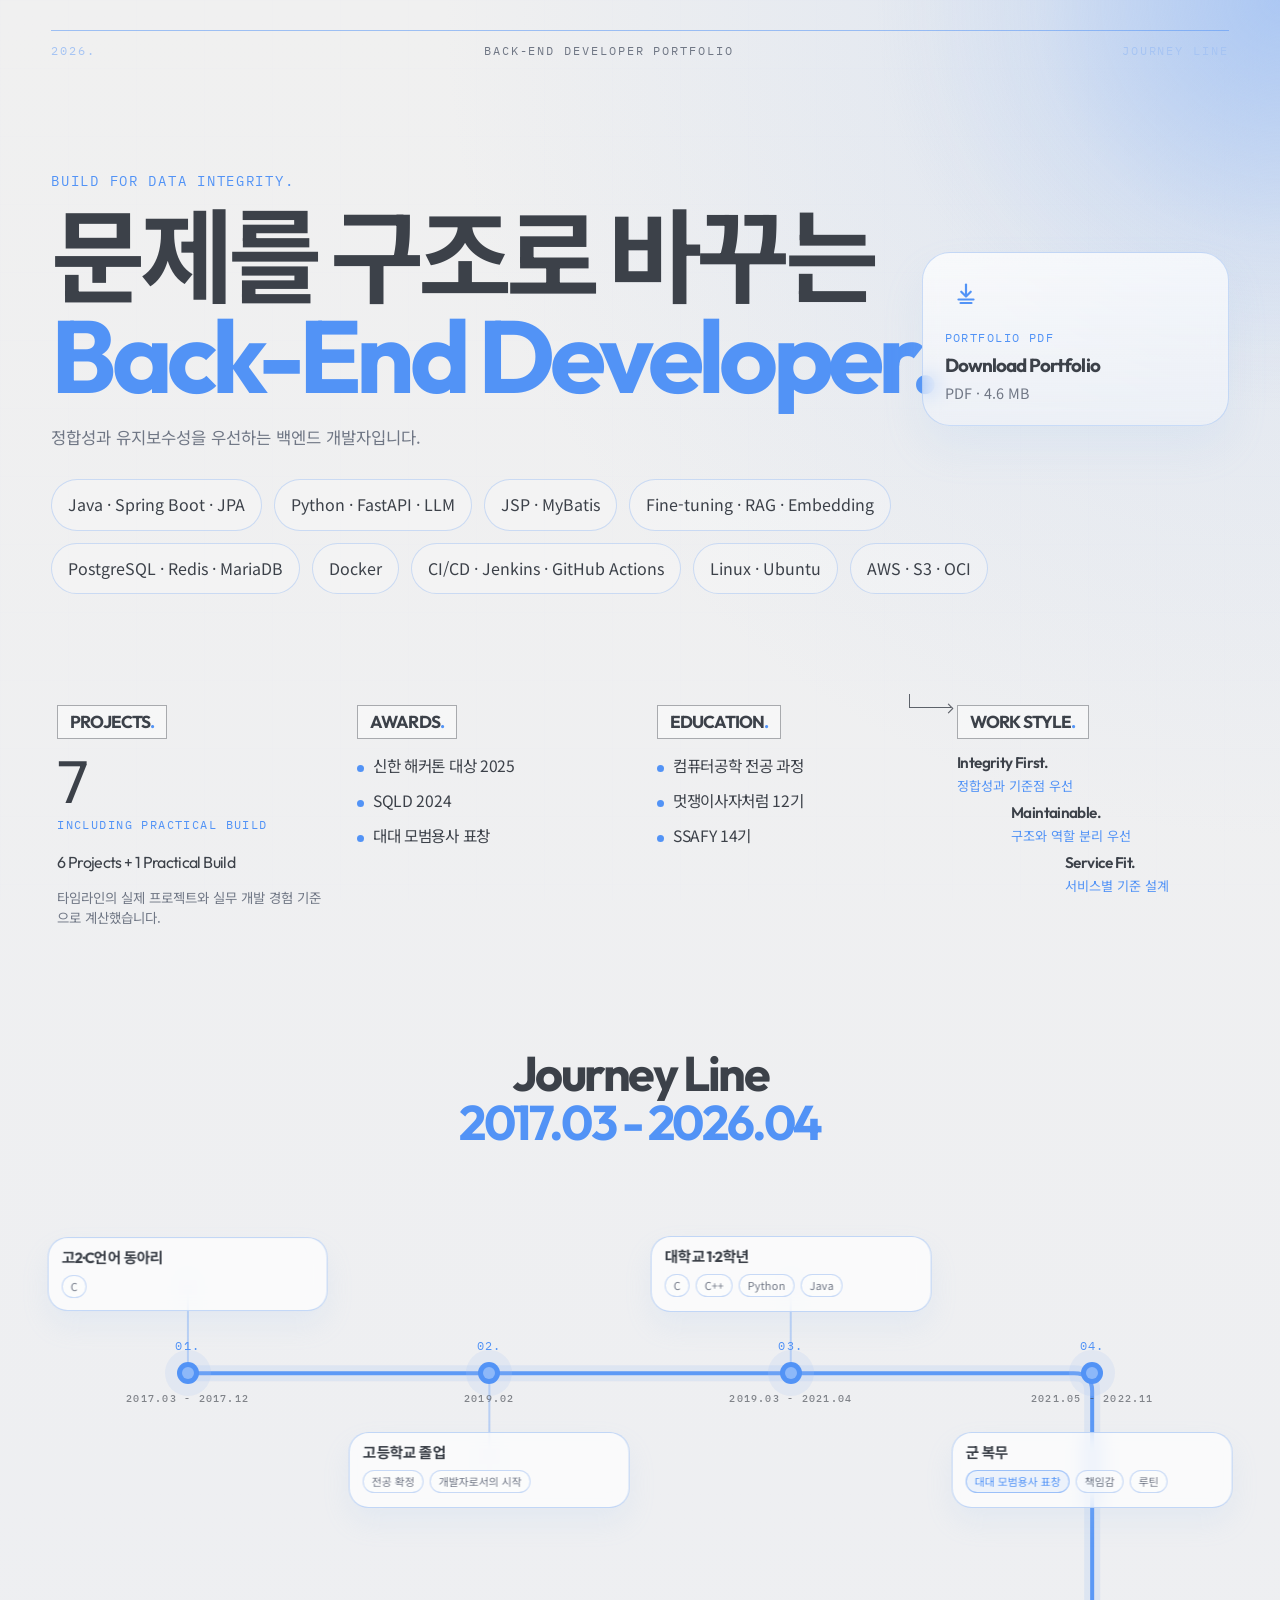
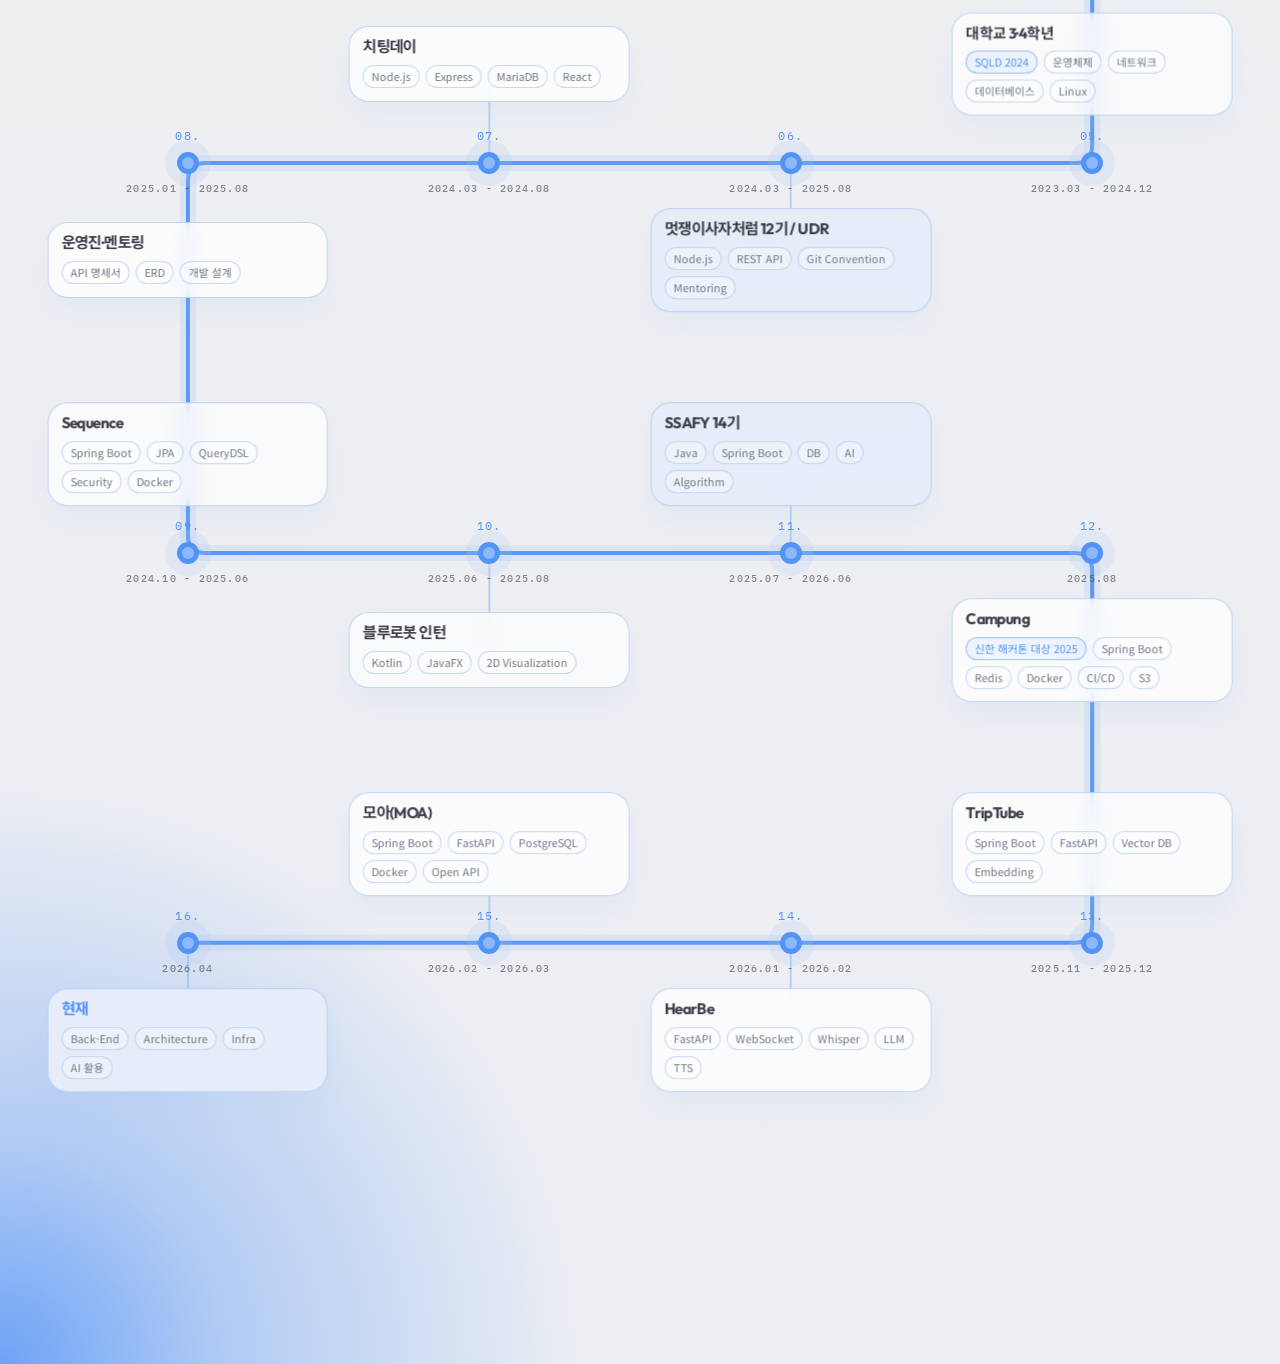
==== index.html @ d6820bda "feat: add icon to portfolio download card" ====
<!DOCTYPE html>
<html lang="ko">
<head>
  <meta charset="UTF-8">
  <meta name="viewport" content="width=device-width, initial-scale=1.0">
  <title>김재환 포트폴리오 | Journey Line</title>
  <meta
    name="description"
    content="정합성과 구조 설계를 우선하는 백엔드 개발자의 학습, 프로젝트, 실무 경험을 시간순으로 정리한 포트폴리오."
  >
  <link
    rel="icon"
    href="data:image/svg+xml,%3Csvg xmlns='http://www.w3.org/2000/svg' viewBox='0 0 64 64'%3E%3Crect width='64' height='64' rx='18' fill='%23f0f0f0'/%3E%3Ccircle cx='14' cy='50' r='18' fill='%235293f6'/%3E%3Ccircle cx='52' cy='12' r='16' fill='%23a6c4f3'/%3E%3Cpath d='M32 10v44' stroke='%235293f6' stroke-width='3' stroke-linecap='round'/%3E%3Ccircle cx='32' cy='28' r='6' fill='%235293f6'/%3E%3C/svg%3E"
  >
  <link rel="preconnect" href="https://fonts.googleapis.com">
  <link rel="preconnect" href="https://fonts.gstatic.com" crossorigin>
  <link
    href="https://fonts.googleapis.com/css2?family=IBM+Plex+Mono:wght@400;500;600&family=Noto+Sans+KR:wght@400;500;700;800&family=Outfit:wght@500;600;700;800&display=swap"
    rel="stylesheet"
  >
  <link rel="stylesheet" href="styles/timeline.css">
  <script defer src="scripts/timeline.js"></script>
</head>
<body>
  <main class="portfolio-shell">
    <section class="hero" id="top" aria-labelledby="hero-title">
      <div class="hero__topline">
        <span>2026.</span>
        <span>Back-End Developer Portfolio</span>
        <a href="#timeline">Journey Line</a>
      </div>

      <div class="hero__body">
        <p class="hero__eyebrow">Build for Data Integrity.</p>
        <h1 class="hero__title" id="hero-title">
          <span class="hero__title-line" data-hero-fit>문제를 구조로 바꾸는</span>
          <span class="hero__title-line hero__title-line--accent" data-hero-fit>Back-End Developer.</span>
        </h1>
        <p class="hero__lede">
          정합성과 유지보수성을 우선하는 백엔드 개발자입니다.
        </p>
        <div class="hero__chips" aria-label="핵심 키워드">
          <span>Java · Spring Boot · JPA</span>
          <span>Python · FastAPI · LLM</span>
          <span>JSP · MyBatis</span>
          <span>Fine-tuning · RAG · Embedding</span>
          <span>PostgreSQL · Redis · MariaDB</span>
          <span>Docker</span>
          <span>CI/CD · Jenkins · GitHub Actions</span>
          <span>Linux · Ubuntu</span>
          <span>AWS · S3 · OCI</span>
        </div>
      </div>

      <aside class="hero__aside" aria-label="포트폴리오 다운로드">
        <a class="hero__download" href="data/Portfolio_5MB.pdf" download="Portfolio_5MB.pdf">
          <span class="hero__download-icon" aria-hidden="true">
            <svg viewBox="0 0 28 28" focusable="false">
              <path d="M14 4.5v11.5" />
              <path d="M9.25 11.75 14 16.5l4.75-4.75" />
              <path d="M6.5 19.5h15" />
              <path d="M8.5 23h11" />
            </svg>
          </span>
          <span class="hero__download-eyebrow">Portfolio PDF</span>
          <strong class="hero__download-title">Download Portfolio</strong>
          <span class="hero__download-copy">PDF · 4.6 MB</span>
        </a>
      </aside>

      <section class="hero__summary" id="hero-summary" aria-label="경험 요약"></section>
    </section>

    <section class="timeline" id="timeline" aria-labelledby="timeline-title">
      <div class="timeline__intro">
        <h2 class="timeline__intro-title" id="timeline-title">
          Journey Line
          <span>2017.03 - 2026.04</span>
        </h2>
      </div>

      <div class="timeline__list" id="timeline-list" role="list"></div>
    </section>
  </main>
</body>
</html>
---- styles/timeline.css ----
:root {
  --paper: #f0f0f0;
  --paper-soft: #eceef3;
  --paper-blue: #e8eef8;
  --ink: #3c4149;
  --ink-soft: #707785;
  --ink-faint: #a4aab3;
  --blue: #5293f6;
  --blue-soft: #a6c4f3;
  --blue-line: rgba(82, 147, 246, 0.72);
  --blue-faint: rgba(82, 147, 246, 0.14);
  --card-fill: rgba(255, 255, 255, 0.52);
  --card-border: rgba(166, 196, 243, 0.68);
  --hub-fill: rgba(231, 237, 248, 0.9);
  --panel-fill: rgba(160, 166, 176, 0.92);
  --shadow: 0 28px 70px rgba(166, 196, 243, 0.18);
  --radius-xl: 36px;
  --radius-lg: 28px;
  --radius-md: 20px;
  --page-pad: clamp(34px, 4vw, 72px);
  --timeline-pad: clamp(18px, 2.4vw, 38px);
  --display: "Outfit", "Noto Sans KR", sans-serif;
  --body: "Noto Sans KR", sans-serif;
  --mono: "IBM Plex Mono", monospace;
}

*,
*::before,
*::after {
  box-sizing: border-box;
}

html {
  scroll-behavior: smooth;
}

body {
  margin: 0;
  min-height: 100vh;
  color: var(--ink);
  font-family: var(--body);
  line-height: 1.6;
  background:
    radial-gradient(circle at 100% 0%, rgba(166, 196, 243, 0.48) 0%, rgba(166, 196, 243, 0.16) 11%, transparent 26%),
    radial-gradient(circle at 0% 100%, rgba(82, 147, 246, 0.82) 0%, rgba(82, 147, 246, 0.38) 7%, transparent 18%),
    linear-gradient(180deg, var(--paper) 0%, var(--paper-soft) 100%);
  overflow-x: hidden;
}

body::before {
  content: "";
  position: fixed;
  inset: 0;
  background:
    linear-gradient(rgba(166, 196, 243, 0.08) 1px, transparent 1px),
    linear-gradient(90deg, rgba(166, 196, 243, 0.08) 1px, transparent 1px);
  background-size: 68px 68px;
  opacity: 0.16;
  pointer-events: none;
}

a {
  color: inherit;
  text-decoration: none;
}

button {
  font: inherit;
}

.portfolio-shell {
  width: 100%;
}

.hero {
  position: relative;
  min-height: 100vh;
  padding: 30px var(--page-pad) 78px;
}

.hero::before {
  content: "";
  position: absolute;
  top: 0;
  right: 0;
  width: min(36vw, 620px);
  height: min(36vw, 620px);
  background: radial-gradient(circle at 100% 0%, rgba(166, 196, 243, 0.84), rgba(166, 196, 243, 0.14) 38%, transparent 62%);
  pointer-events: none;
}

.hero::after {
  display: none;
}

.hero__topline,
.hero__eyebrow,
.timeline__intro-label,
.timeline-node__order,
.timeline-node__period,
.timeline-card__eyebrow,
.branch-stop__index {
  font-family: var(--mono);
  letter-spacing: 0.12em;
  text-transform: uppercase;
}

.hero__topline {
  position: relative;
  z-index: 2;
  display: grid;
  grid-template-columns: auto 1fr auto;
  gap: 18px;
  align-items: center;
  padding-top: 10px;
  border-top: 1px solid rgba(82, 147, 246, 0.52);
}

.hero__topline span,
.hero__topline a {
  font-size: 0.78rem;
}

.hero__topline span:first-child,
.hero__topline a {
  color: var(--blue-soft);
}

.hero__topline span:nth-child(2) {
  justify-self: center;
  color: var(--ink-soft);
}

.hero__body {
  position: relative;
  z-index: 2;
  max-width: min(85vw, 1180px);
  margin-top: clamp(64px, 12vh, 116px);
}

.hero__eyebrow {
  margin: 0 0 20px;
  color: var(--blue);
  font-size: 0.9rem;
}

.hero__title {
  margin: 0;
  display: grid;
  gap: 6px;
}

.hero__title-line {
  display: block;
  width: fit-content;
  max-width: 100%;
  font-family: var(--display);
  font-size: var(--hero-title-size, clamp(4rem, 8vw, 7rem));
  line-height: 0.9;
  letter-spacing: -0.055em;
  color: var(--ink);
  white-space: nowrap;
}

.hero__title-line--accent {
  display: block;
  color: var(--blue);
}

.hero__lede {
  display: inline-block;
  max-width: none;
  margin: 22px 0 0;
  font-size: var(--hero-lede-size, clamp(1rem, 1.3vw, 1.28rem));
  color: var(--ink-soft);
  white-space: nowrap;
}

.hero__chips {
  display: flex;
  flex-wrap: wrap;
  gap: 12px;
  margin-top: 28px;
  max-width: 100%;
}

.hero__chips span {
  padding: 12px 16px;
  border-radius: 999px;
  border: 1px solid rgba(166, 196, 243, 0.54);
  background: rgba(255, 255, 255, 0.24);
  color: var(--ink);
  white-space: nowrap;
  font-size: clamp(0.9rem, 0.88rem + 0.2vw, 1rem);
}

.hero__aside {
  position: absolute;
  top: clamp(212px, 28vh, 312px);
  right: var(--page-pad);
  z-index: 2;
  width: min(24vw, 320px);
  min-width: 248px;
}

.hero__download {
  display: grid;
  gap: 8px;
  padding: 20px 22px 22px;
  border-radius: 28px;
  border: 1px solid rgba(166, 196, 243, 0.58);
  background:
    linear-gradient(180deg, rgba(255, 255, 255, 0.58), rgba(231, 237, 248, 0.28)),
    rgba(255, 255, 255, 0.32);
  box-shadow: 0 22px 40px rgba(166, 196, 243, 0.14);
  backdrop-filter: blur(10px);
  transition: transform 180ms ease, border-color 180ms ease, box-shadow 180ms ease;
}

.hero__download-icon {
  display: inline-grid;
  place-items: center;
  width: 42px;
  height: 42px;
  margin-bottom: 6px;
  color: var(--blue);
}

.hero__download-icon svg {
  width: 28px;
  height: 28px;
  fill: none;
  stroke: currentColor;
  stroke-width: 2.2;
  stroke-linecap: round;
  stroke-linejoin: round;
}

.hero__download:hover,
.hero__download:focus-visible {
  transform: translateY(-2px);
  border-color: rgba(82, 147, 246, 0.62);
  box-shadow: 0 28px 46px rgba(166, 196, 243, 0.18);
}

.hero__download-eyebrow {
  color: var(--blue);
  font-family: var(--mono);
  font-size: 0.74rem;
  letter-spacing: 0.12em;
  text-transform: uppercase;
}

.hero__download-title {
  font-family: var(--display);
  font-size: clamp(1.18rem, 1.45vw, 1.42rem);
  line-height: 1.02;
  letter-spacing: -0.05em;
}

.hero__download-copy {
  color: var(--ink-soft);
  font-size: 0.9rem;
  line-height: 1.4;
}

.hero__summary {
  position: relative;
  z-index: 2;
  margin-top: clamp(64px, 11vh, 128px);
}

.hero-summary__grid {
  display: grid;
  grid-template-columns: repeat(4, minmax(0, 1fr));
  gap: clamp(16px, 1.7vw, 22px);
  align-items: stretch;
}

.hero-summary__panel {
  display: grid;
  align-content: start;
  gap: 16px;
  padding: 12px 6px 14px;
}

.hero-summary__panel--work {
  container-type: inline-size;
}

.hero-summary__label {
  display: inline-flex;
  align-items: center;
  width: fit-content;
  margin: 0;
  padding: 7px 12px 8px;
  border: 1px solid rgba(60, 65, 73, 0.42);
  background: rgba(255, 255, 255, 0.46);
  font-family: var(--display);
  font-size: clamp(1.08rem, 1.34vw, 1.38rem);
  font-weight: 700;
  line-height: 1;
  letter-spacing: -0.05em;
}

.hero-summary__label span {
  color: var(--blue);
}

.hero-summary__metric-block {
  display: grid;
  gap: 8px;
}

.hero-summary__metric {
  margin: 0;
  font-family: var(--display);
  font-size: clamp(3.2rem, 4.7vw, 4.5rem);
  line-height: 0.88;
  letter-spacing: -0.08em;
}

.hero-summary__metric-copy {
  margin: 0;
  color: var(--blue);
  font-family: var(--mono);
  font-size: 0.74rem;
  letter-spacing: 0.12em;
  text-transform: uppercase;
}

.hero-summary__support {
  margin: 2px 0 0;
  font-family: var(--display);
  font-size: clamp(1rem, 1.16vw, 1.14rem);
  line-height: 1.18;
  letter-spacing: -0.04em;
}

.hero-summary__note {
  margin: 0;
  color: var(--ink-soft);
  font-size: 0.84rem;
  line-height: 1.45;
}

.hero-summary__list {
  margin: 0;
  padding: 0;
  list-style: none;
  display: grid;
  gap: 12px;
}

.hero-summary__list li {
  position: relative;
  padding-left: 16px;
  font-size: 0.98rem;
  line-height: 1.45;
  letter-spacing: -0.02em;
}

.hero-summary__list li::before {
  content: "";
  position: absolute;
  top: 0.62em;
  left: 0;
  width: 7px;
  height: 7px;
  border-radius: 50%;
  background: var(--blue);
}

.hero-summary__flow {
  display: grid;
  gap: 10px;
  width: min(100%, 30rem);
  justify-self: start;
  --work-indent-step: clamp(28px, 4.8vw, 54px);
  --work-link-offset: 12px;
}

.hero-summary__flow-card {
  width: fit-content;
  max-width: 100%;
  display: grid;
  justify-items: start;
  gap: 6px;
  padding: 0;
  text-align: left;
}

.hero-summary__flow-card:nth-of-type(2) {
  margin-inline-start: var(--work-indent-step);
}

.hero-summary__flow-card:nth-of-type(3) {
  margin-inline-start: calc(var(--work-indent-step) * 2);
}

.hero-summary__flow-card--linked::before {
  content: "";
  position: absolute;
  left: calc((var(--work-indent-step) * -1) + var(--work-link-offset));
  top: 0.08em;
  width: calc(var(--work-indent-step) - var(--work-link-offset));
  height: 0.88em;
  border-left: 1px solid rgba(60, 65, 73, 0.56);
  border-bottom: 1px solid rgba(60, 65, 73, 0.56);
}

.hero-summary__flow-card--linked::after {
  content: "";
  position: absolute;
  left: -6px;
  top: calc(0.88em - 0.15em);
  width: 7px;
  height: 7px;
  border-top: 1px solid rgba(60, 65, 73, 0.56);
  border-right: 1px solid rgba(60, 65, 73, 0.56);
  transform: rotate(45deg);
}

.hero-summary__flow-title {
  font-family: var(--display);
  font-size: 0.96rem;
  line-height: 1;
  letter-spacing: -0.04em;
  font-weight: 600;
}

.hero-summary__flow-copy {
  color: var(--blue);
  font-size: 0.82rem;
  line-height: 1.42;
}

.timeline {
  position: relative;
  padding: 30px var(--timeline-pad) 140px;
}

.timeline__intro {
  max-width: 860px;
  margin: 0 auto 56px;
  text-align: center;
}

.timeline__intro-label {
  margin: 0 0 16px;
  color: var(--blue);
  font-size: 0.86rem;
}

.timeline__intro-title {
  margin: 0;
  font-family: var(--display);
  font-size: clamp(2.2rem, 3.8vw, 3.8rem);
  line-height: 1;
  letter-spacing: -0.05em;
}

.timeline__intro-title span {
  display: block;
  color: var(--blue);
}

.timeline__intro-body {
  max-width: 30ch;
  margin: 14px auto 0;
  color: var(--ink-soft);
  font-size: 0.98rem;
}

.timeline__list {
  position: relative;
  width: 100%;
  --edge-buffer: clamp(14px, 1.3vw, 22px);
  --row-gap: clamp(50px, 5.2vw, 66px);
  --card-track-height: clamp(112px, 10vw, 128px);
  --node-track-height: 68px;
  --card-stem-length: clamp(28px, 2.4vw, 36px);
  --stop-gap: 22px;
  --stop-width: 214px;
  --row-columns: 4;
  --timeline-content-width: 1200px;
  --hover-grow: clamp(56px, 4.2vw, 96px);
  --hover-grow-media: clamp(96px, 6vw, 152px);
  display: grid;
  gap: var(--row-gap);
  padding: 8px 0 120px;
  overflow: visible;
}

.timeline__path {
  position: absolute;
  inset: 0;
  width: 100%;
  height: 100%;
  overflow: visible;
  pointer-events: none;
  z-index: 0;
}

.timeline__path-stem {
  stroke: rgba(82, 147, 246, 0.34);
  stroke-width: 2;
  stroke-linecap: round;
}

.timeline__path-glow {
  fill: none;
  stroke: rgba(166, 196, 243, 0.24);
  stroke-width: 16;
  stroke-linecap: round;
  stroke-linejoin: round;
}

.timeline__path-line {
  fill: none;
  stroke: rgba(82, 147, 246, 0.92);
  stroke-width: 4;
  stroke-linecap: round;
  stroke-linejoin: round;
}

.snake-row {
  position: relative;
  z-index: 1;
  display: flex;
  width: 100%;
}

.snake-row.is-active-row {
  z-index: 24;
}

.snake-row__stops {
  position: relative;
  display: grid;
  grid-template-columns: repeat(var(--row-columns), minmax(0, 1fr));
  grid-template-rows: var(--card-track-height) var(--node-track-height) var(--card-track-height);
  column-gap: var(--stop-gap);
  row-gap: 0;
  width: 100%;
  max-width: 100%;
  padding-inline: var(--edge-buffer);
  align-items: start;
}

.snake-stop {
  display: contents;
}

.snake-stop__node {
  position: relative;
  grid-column: var(--column);
  grid-row: 2;
  display: grid;
  justify-items: center;
  gap: 7px;
  min-height: var(--node-track-height);
  z-index: 2;
  align-self: center;
}

.snake-stop__index,
.snake-stop__period,
.timeline-card__eyebrow {
  font-family: var(--mono);
  letter-spacing: 0.12em;
  text-transform: uppercase;
}

.snake-stop__index {
  color: var(--blue);
  font-size: 0.72rem;
}

.snake-stop__period {
  color: rgba(60, 65, 73, 0.62);
  font-size: 0.64rem;
  font-weight: 500;
  white-space: nowrap;
}

.snake-stop__dot {
  position: relative;
  width: 22px;
  height: 22px;
  border-radius: 50%;
  background: var(--blue);
  box-shadow: 0 0 0 12px rgba(166, 196, 243, 0.18);
  transition: transform 180ms ease, box-shadow 180ms ease;
}

.snake-stop__dot::after {
  content: "";
  position: absolute;
  inset: 5px;
  border-radius: 50%;
  background: rgba(255, 255, 255, 0.34);
}

.snake-stop__card-shell {
  position: relative;
  grid-column: var(--column);
  height: var(--card-track-height);
  min-width: 0;
  overflow: visible;
  z-index: 3;
  isolation: isolate;
}

.snake-stop--top .snake-stop__card-shell {
  grid-row: 1;
  align-self: end;
}

.snake-stop--bottom .snake-stop__card-shell {
  grid-row: 3;
  align-self: start;
}

.timeline-card {
  position: absolute;
  left: 50%;
  top: 50%;
  width: 100%;
  max-width: none;
  min-height: 76px;
  padding: 12px 13px 12px;
  border-radius: 20px;
  border: 1px solid var(--card-border);
  background: rgba(255, 255, 255, 0.68);
  box-shadow: 0 14px 28px rgba(166, 196, 243, 0.14);
  backdrop-filter: blur(10px);
  overflow: hidden;
  transition:
    width 180ms ease,
    transform 180ms ease,
    box-shadow 180ms ease,
    border-color 180ms ease,
    background-color 180ms ease;
  z-index: 2;
}

.snake-stop--top .timeline-card {
  transform: translate(-50%, -50%);
  transform-origin: center center;
}

.snake-stop--bottom .timeline-card {
  bottom: auto;
  transform: translate(-50%, -50%);
  transform-origin: center center;
}

.timeline-card--hub {
  background: rgba(231, 237, 248, 0.94);
}

.timeline-card--branch {
  background: rgba(255, 255, 255, 0.76);
}

.timeline-card--current {
  background: rgba(231, 237, 248, 0.98);
}

.timeline-card__eyebrow {
  margin: 0;
  color: var(--blue);
  font-size: 0.66rem;
}

.timeline-card__main {
  display: grid;
  gap: 9px;
}

.timeline-card__title {
  margin: 0;
  font-family: var(--display);
  font-size: clamp(0.96rem, 1.08vw, 1.16rem);
  line-height: 1.08;
  letter-spacing: -0.04em;
}

.timeline-card__summary {
  margin: 8px 0 0;
  color: var(--ink-soft);
  font-size: 0.78rem;
  line-height: 1.48;
}

.timeline-card__chips {
  display: flex;
  flex-wrap: wrap;
  gap: 6px;
  margin-top: 0;
}

.timeline-card__chip {
  padding: 4px 8px;
  border-radius: 999px;
  border: 1px solid rgba(166, 196, 243, 0.62);
  background: rgba(255, 255, 255, 0.28);
  color: var(--ink-soft);
  font-size: 0.68rem;
  line-height: 1.2;
}

.timeline-card__chip--award {
  color: var(--blue);
  border-color: rgba(82, 147, 246, 0.52);
  background: rgba(82, 147, 246, 0.08);
}

.timeline-card__expand {
  max-height: 0;
  margin-top: 0;
  opacity: 0;
  overflow: hidden;
  transition:
    max-height 220ms ease,
    margin-top 180ms ease,
    opacity 140ms ease;
}

.timeline-card__media {
  margin: 0 0 12px;
  aspect-ratio: 16 / 9;
  overflow: hidden;
  border-radius: 14px;
  border: 1px solid rgba(166, 196, 243, 0.56);
  background:
    linear-gradient(135deg, rgba(166, 196, 243, 0.28), rgba(255, 255, 255, 0.12)),
    rgba(231, 237, 248, 0.72);
}

.timeline-card__media img {
  display: block;
  width: 100%;
  height: 100%;
  object-fit: cover;
}

.timeline-card__details {
  margin: 0;
  padding: 0;
  list-style: none;
  display: grid;
  gap: 8px;
}

.timeline-card__details li {
  position: relative;
  padding-left: 14px;
  color: var(--ink-soft);
  font-size: 0.82rem;
  line-height: 1.52;
}

.timeline-card__details li::before {
  content: "";
  position: absolute;
  top: 0.76em;
  left: 0;
  width: 6px;
  height: 6px;
  border-radius: 50%;
  background: var(--blue);
}

.timeline-card__branch-label {
  margin: 12px 0 0;
  color: var(--blue);
  font-family: var(--mono);
  font-size: 0.66rem;
  letter-spacing: 0.12em;
  text-transform: uppercase;
}

.snake-stop.is-active .timeline-card,
.snake-stop:hover .timeline-card,
.snake-stop:focus-within .timeline-card {
  width: min(calc(100% + var(--hover-grow)), calc(var(--timeline-content-width) - 4px));
  border-color: rgba(82, 147, 246, 0.66);
  box-shadow: 0 24px 44px rgba(166, 196, 243, 0.2);
  background: rgba(255, 255, 255, 0.84);
}

.snake-stop.is-active .timeline-card--with-media,
.snake-stop:hover .timeline-card--with-media,
.snake-stop:focus-within .timeline-card--with-media {
  width: min(calc(100% + var(--hover-grow-media)), calc(var(--timeline-content-width) - 4px));
  background: rgba(255, 255, 255, 0.92);
}

.snake-stop--top.is-active .timeline-card,
.snake-stop--top:hover .timeline-card,
.snake-stop--top:focus-within .timeline-card {
  transform: translate(-50%, -50%) scale(1.025);
}

.snake-stop--bottom.is-active .timeline-card,
.snake-stop--bottom:hover .timeline-card,
.snake-stop--bottom:focus-within .timeline-card {
  transform: translate(-50%, -50%) scale(1.025);
}

.snake-stop.is-active .snake-stop__card-shell,
.snake-stop:hover .snake-stop__card-shell,
.snake-stop:focus-within .snake-stop__card-shell {
  z-index: 18;
}

.snake-stop.is-active .timeline-card__expand,
.snake-stop:hover .timeline-card__expand,
.snake-stop:focus-within .timeline-card__expand {
  max-height: 340px;
  margin-top: 10px;
  opacity: 1;
}

.snake-stop.is-active .timeline-card--with-media .timeline-card__expand,
.snake-stop:hover .timeline-card--with-media .timeline-card__expand,
.snake-stop:focus-within .timeline-card--with-media .timeline-card__expand {
  max-height: 520px;
}

.snake-stop.is-active .snake-stop__dot,
.snake-stop:hover .snake-stop__dot,
.snake-stop:focus-within .snake-stop__dot {
  transform: scale(1.12);
  box-shadow: 0 0 0 16px rgba(166, 196, 243, 0.24);
}

.snake-stop--micro .timeline-card__title,
.snake-stop--milestone .timeline-card__title {
  font-size: clamp(0.92rem, 1vw, 1.08rem);
}

.snake-stop--current .timeline-card__title {
  color: var(--blue);
}

.snake-stop--micro .timeline-card {
  min-height: 72px;
}

@media (prefers-reduced-motion: reduce) {
  html {
    scroll-behavior: auto;
  }

  .snake-stop__dot,
  .timeline-card,
  .timeline-card__expand {
    transition: none;
  }
}

@media (max-width: 1240px) {
  .hero-summary__grid {
    grid-template-columns: repeat(2, minmax(0, 1fr));
  }

  .hero-summary__panel--work {
    grid-column: 1 / -1;
  }
}

@media (max-width: 760px) {
  .hero {
    padding-bottom: 56px;
  }

  .hero__aside {
    position: relative;
    top: auto;
    right: auto;
    width: min(100%, 320px);
    min-width: 0;
    margin-top: 28px;
  }

  .hero__summary {
    margin-top: 44px;
  }

  .hero__download {
    padding: 18px 20px 20px;
  }

  .hero-summary__grid {
    grid-template-columns: 1fr;
  }

  .hero-summary__panel,
  .hero-summary__panel--work {
    grid-column: auto;
    padding: 12px 0 14px;
  }

  .hero-summary__flow {
    gap: 7px;
    width: min(100%, 24rem);
    --work-indent-step: clamp(22px, 6vw, 40px);
    --work-link-offset: 10px;
  }
}

@media (max-width: 980px) {
  .hero__chips {
    gap: 10px;
  }

  .hero__chips span {
    padding: 10px 14px;
  }

  .hero__aside {
    top: clamp(220px, 27vh, 292px);
    width: min(28vw, 300px);
    min-width: 220px;
  }
}
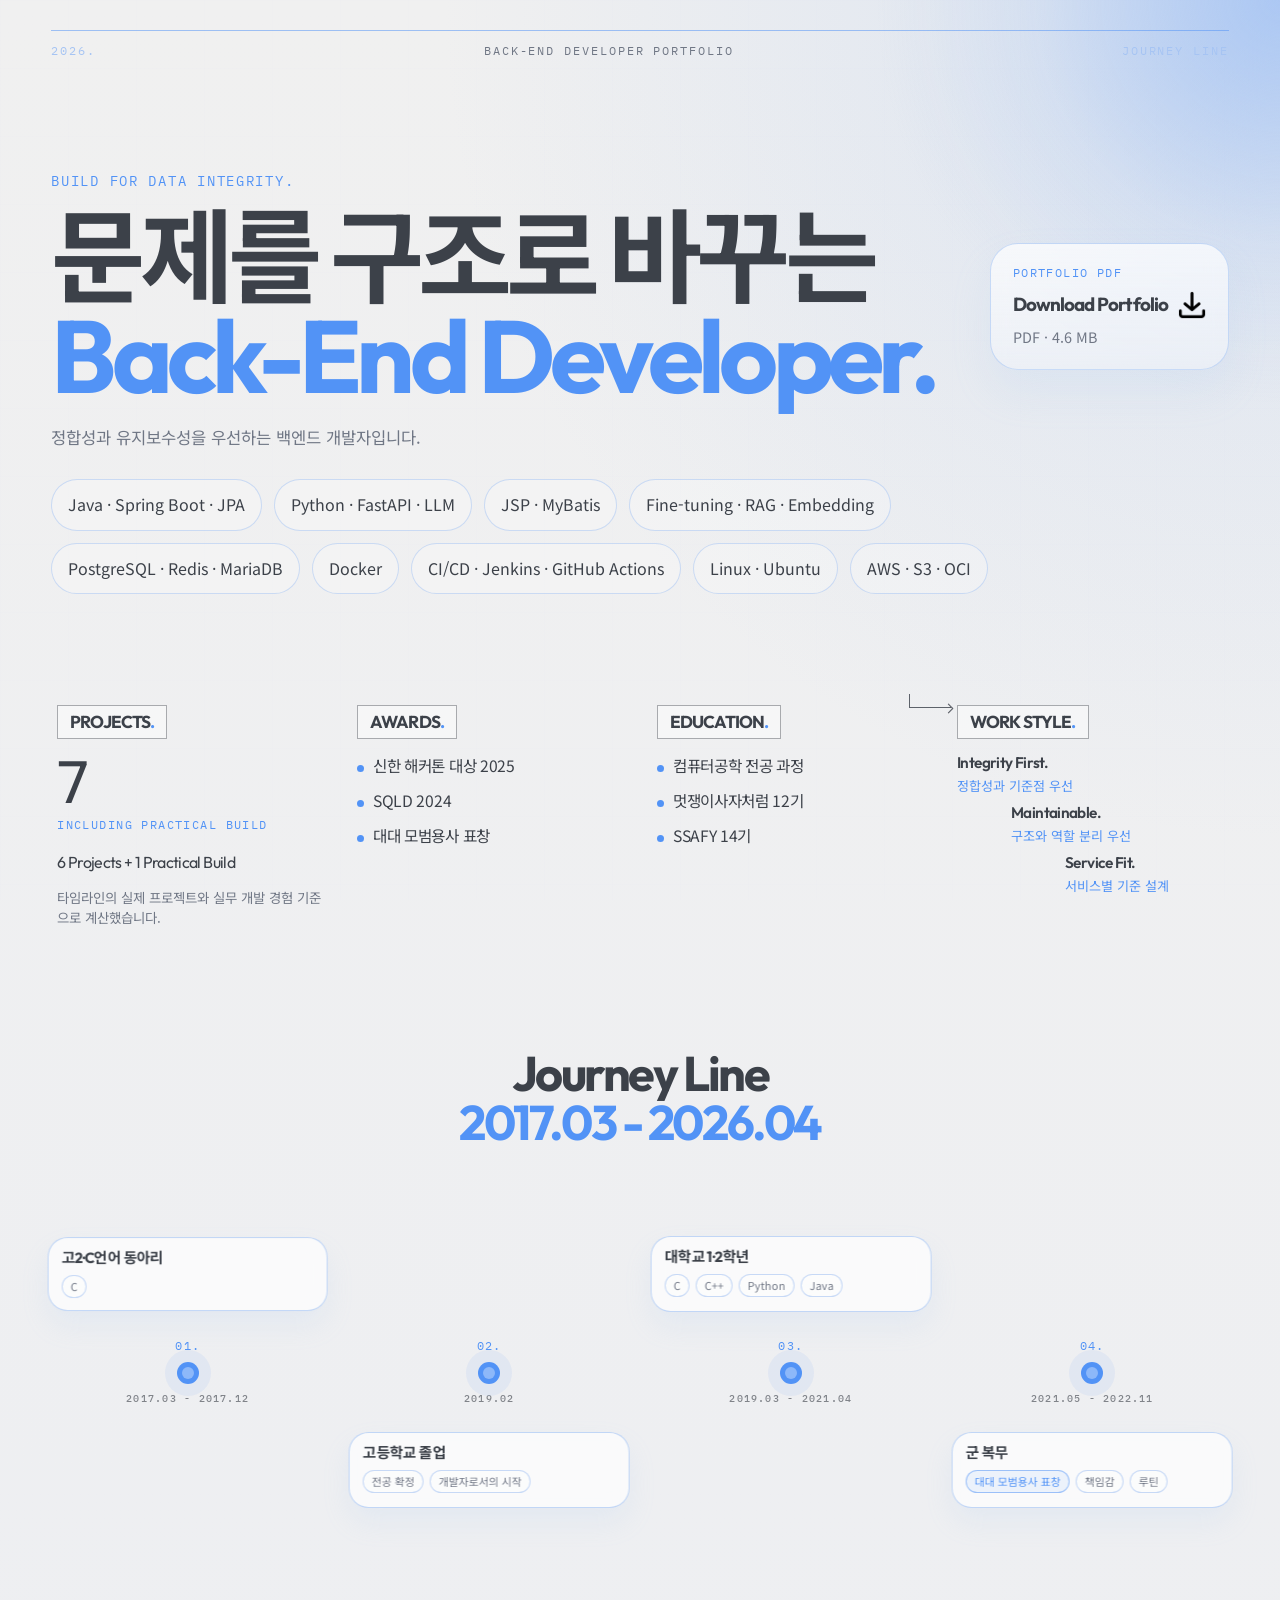
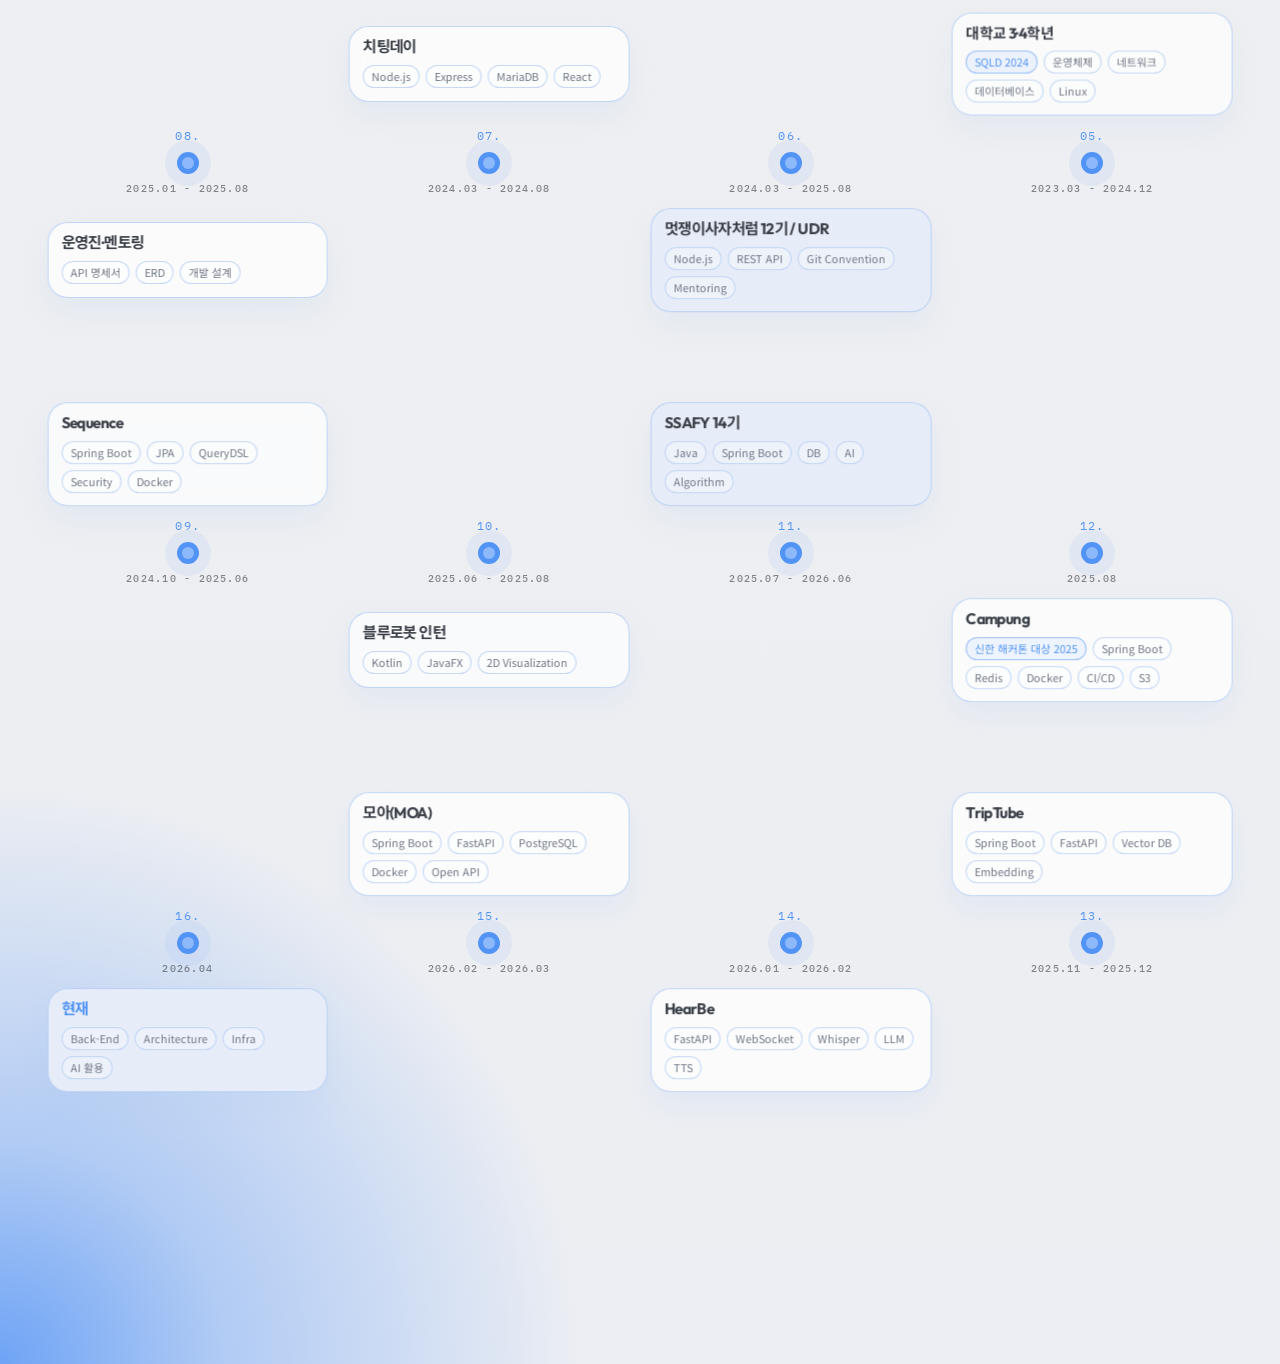
==== commit ffeb5180: "feat: refine portfolio download card" ====
--- a/index.html
+++ b/index.html
@@ -54,16 +54,11 @@
 
       <aside class="hero__aside" aria-label="포트폴리오 다운로드">
         <a class="hero__download" href="data/Portfolio_5MB.pdf" download="Portfolio_5MB.pdf">
-          <span class="hero__download-icon" aria-hidden="true">
-            <svg viewBox="0 0 28 28" focusable="false">
-              <path d="M14 4.5v11.5" />
-              <path d="M9.25 11.75 14 16.5l4.75-4.75" />
-              <path d="M6.5 19.5h15" />
-              <path d="M8.5 23h11" />
-            </svg>
+          <span class="hero__download-eyebrow">Portfolio PDF</span>
+          <span class="hero__download-heading">
+            <strong class="hero__download-title">Download Portfolio</strong>
+            <img class="hero__download-icon-image" src="img/down_icon.png" alt="" aria-hidden="true">
           </span>
-          <span class="hero__download-eyebrow">Portfolio PDF</span>
-          <strong class="hero__download-title">Download Portfolio</strong>
           <span class="hero__download-copy">PDF · 4.6 MB</span>
         </a>
       </aside>
--- a/styles/timeline.css
+++ b/styles/timeline.css
@@ -196,16 +196,19 @@
 
 .hero__aside {
   position: absolute;
-  top: clamp(212px, 28vh, 312px);
-  right: var(--page-pad);
+  top: clamp(208px, 27vh, 300px);
+  right: clamp(30px, 4vw, 72px);
   z-index: 2;
-  width: min(24vw, 320px);
-  min-width: 248px;
+  width: fit-content;
+  min-width: 0;
+  max-width: min(26vw, 360px);
 }
 
 .hero__download {
   display: grid;
   gap: 8px;
+  width: fit-content;
+  min-width: 0;
   padding: 20px 22px 22px;
   border-radius: 28px;
   border: 1px solid rgba(166, 196, 243, 0.58);
@@ -217,30 +220,11 @@
   transition: transform 180ms ease, border-color 180ms ease, box-shadow 180ms ease;
 }
 
-.hero__download-icon {
-  display: inline-grid;
-  place-items: center;
-  width: 42px;
-  height: 42px;
-  margin-bottom: 6px;
-  color: var(--blue);
-}
-
-.hero__download-icon svg {
-  width: 28px;
-  height: 28px;
-  fill: none;
-  stroke: currentColor;
-  stroke-width: 2.2;
-  stroke-linecap: round;
-  stroke-linejoin: round;
-}
-
 .hero__download:hover,
 .hero__download:focus-visible {
   transform: translateY(-2px);
   border-color: rgba(82, 147, 246, 0.62);
-  box-shadow: 0 28px 46px rgba(166, 196, 243, 0.18);
+  box-shadow: 0 22px 40px rgba(166, 196, 243, 0.2);
 }
 
 .hero__download-eyebrow {
@@ -249,6 +233,15 @@
   font-size: 0.74rem;
   letter-spacing: 0.12em;
   text-transform: uppercase;
+}
+
+.hero__download-heading {
+  display: inline-grid;
+  grid-template-columns: auto auto;
+  justify-content: start;
+  width: fit-content;
+  gap: 10px;
+  align-items: center;
 }
 
 .hero__download-title {
@@ -264,6 +257,13 @@
   line-height: 1.4;
 }
 
+.hero__download-icon-image {
+  display: block;
+  width: 28px;
+  height: 28px;
+  object-fit: contain;
+}
+
 .hero__summary {
   position: relative;
   z-index: 2;
@@ -282,6 +282,13 @@
   align-content: start;
   gap: 16px;
   padding: 12px 6px 14px;
+}
+
+.hero-summary__panel::before,
+.hero-summary__panel::after,
+.hero-summary__label::before,
+.hero-summary__label::after {
+  content: none;
 }
 
 .hero-summary__panel--work {
@@ -881,17 +888,13 @@
     position: relative;
     top: auto;
     right: auto;
-    width: min(100%, 320px);
+    width: min(100%, 360px);
     min-width: 0;
     margin-top: 28px;
   }
 
   .hero__summary {
     margin-top: 44px;
-  }
-
-  .hero__download {
-    padding: 18px 20px 20px;
   }
 
   .hero-summary__grid {
@@ -922,8 +925,10 @@
   }
 
   .hero__aside {
-    top: clamp(220px, 27vh, 292px);
-    width: min(28vw, 300px);
-    min-width: 220px;
-  }
-}
+    top: clamp(214px, 26vh, 286px);
+    right: clamp(22px, 3vw, 48px);
+    width: fit-content;
+    min-width: 0;
+    max-width: min(28vw, 332px);
+  }
+}
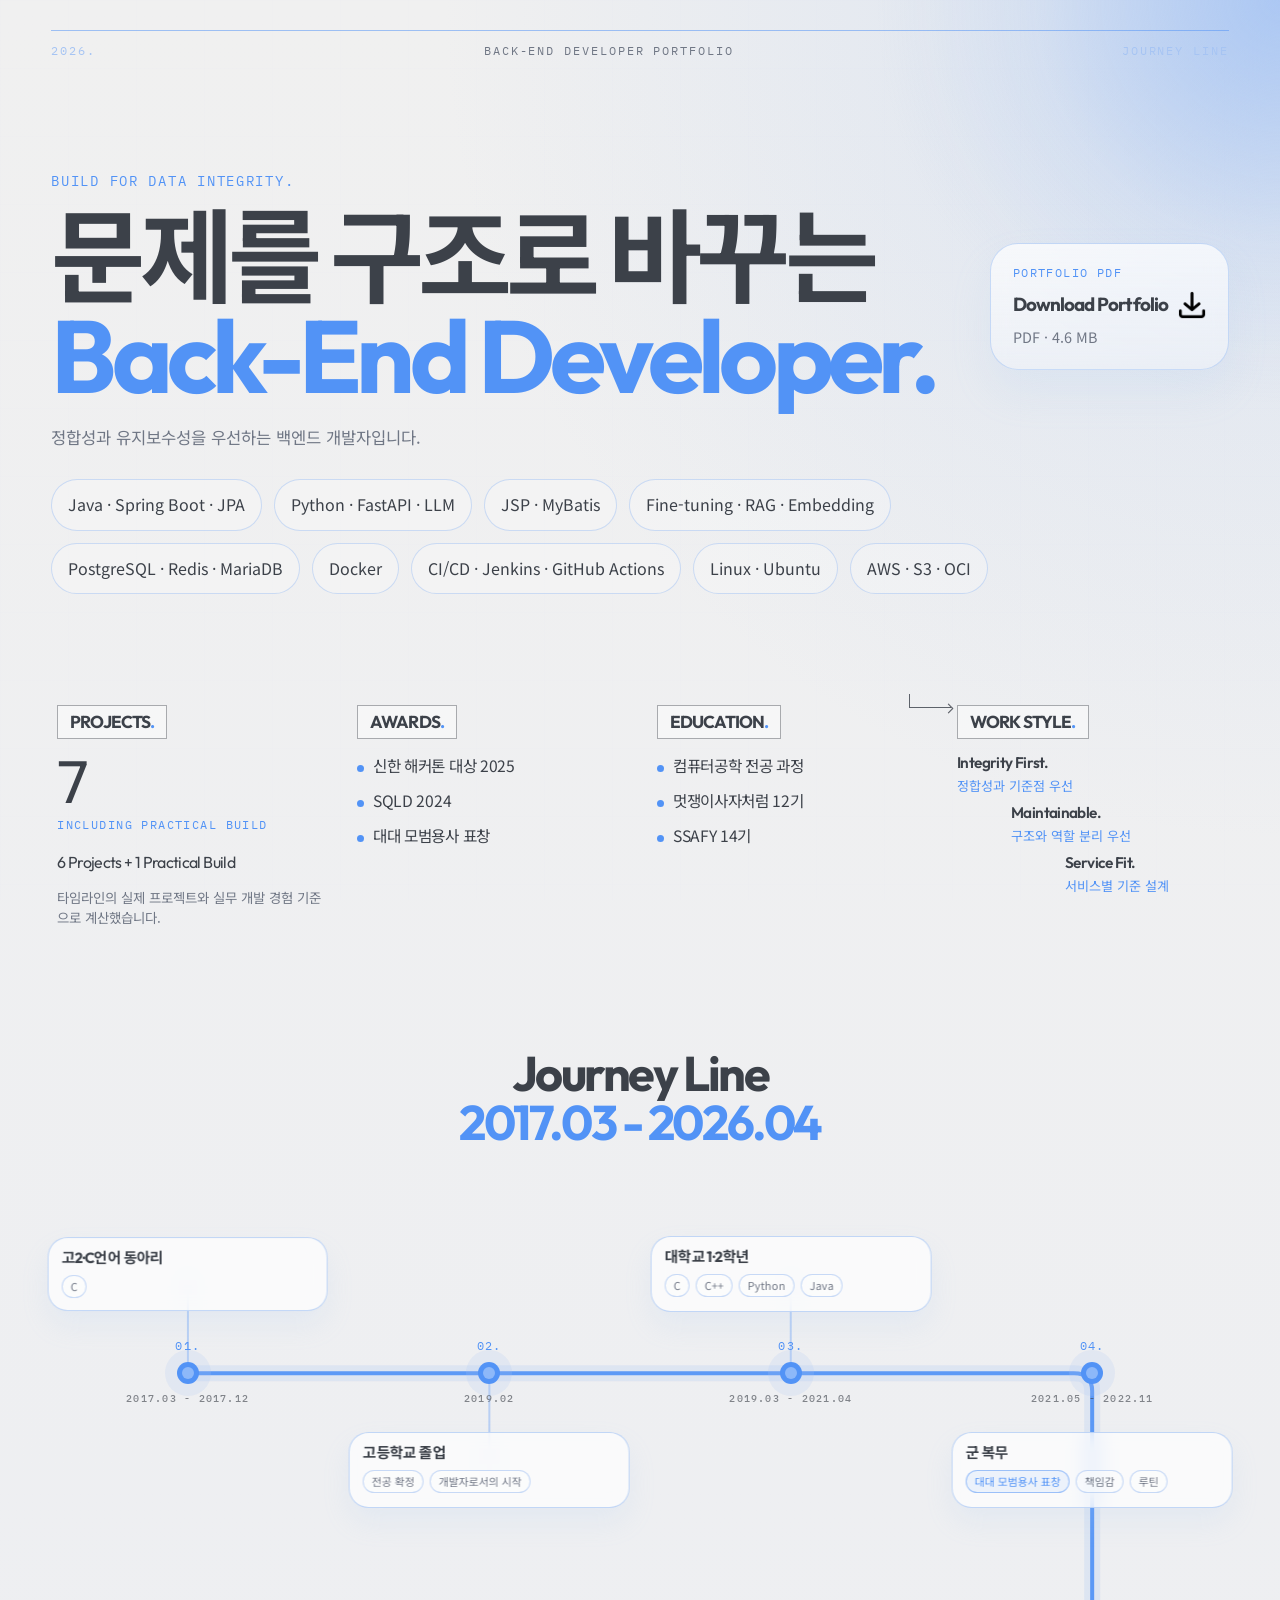
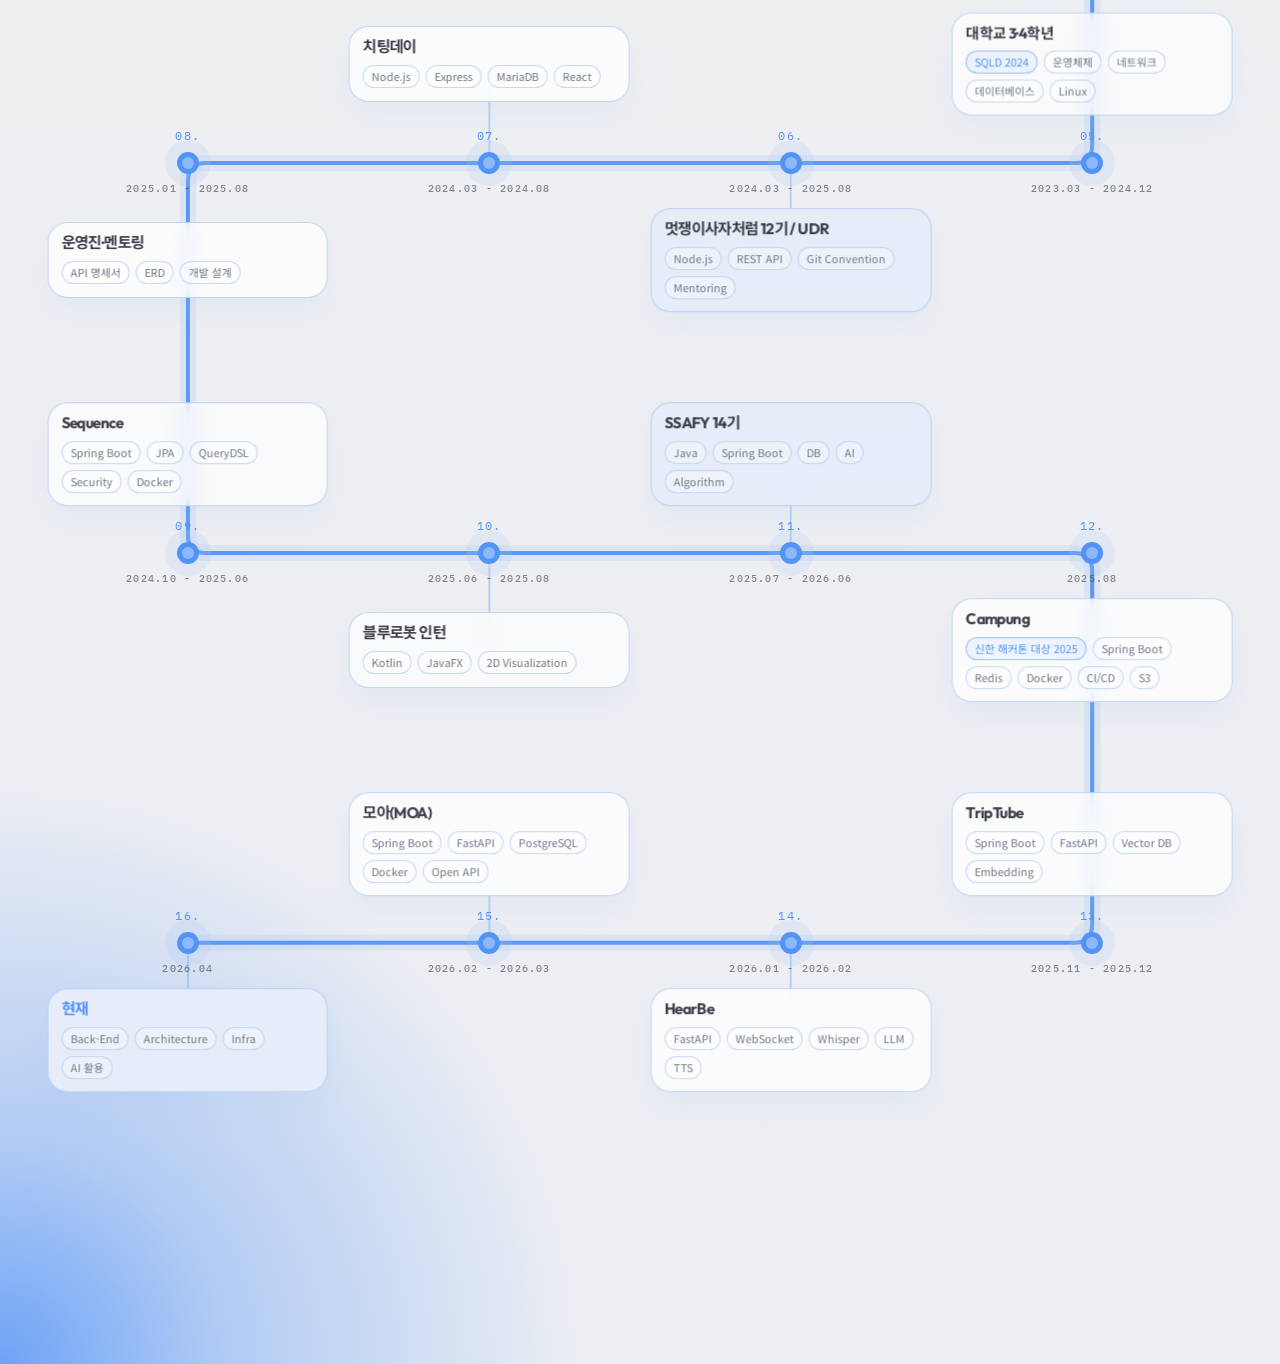
==== commit 03b390a2: "fix: 익명" ====
--- a/index.html
+++ b/index.html
@@ -3,7 +3,7 @@
 <head>
   <meta charset="UTF-8">
   <meta name="viewport" content="width=device-width, initial-scale=1.0">
-  <title>김재환 포트폴리오 | Journey Line</title>
+  <title>포트폴리오 | Journey Line</title>
   <meta
     name="description"
     content="정합성과 구조 설계를 우선하는 백엔드 개발자의 학습, 프로젝트, 실무 경험을 시간순으로 정리한 포트폴리오."
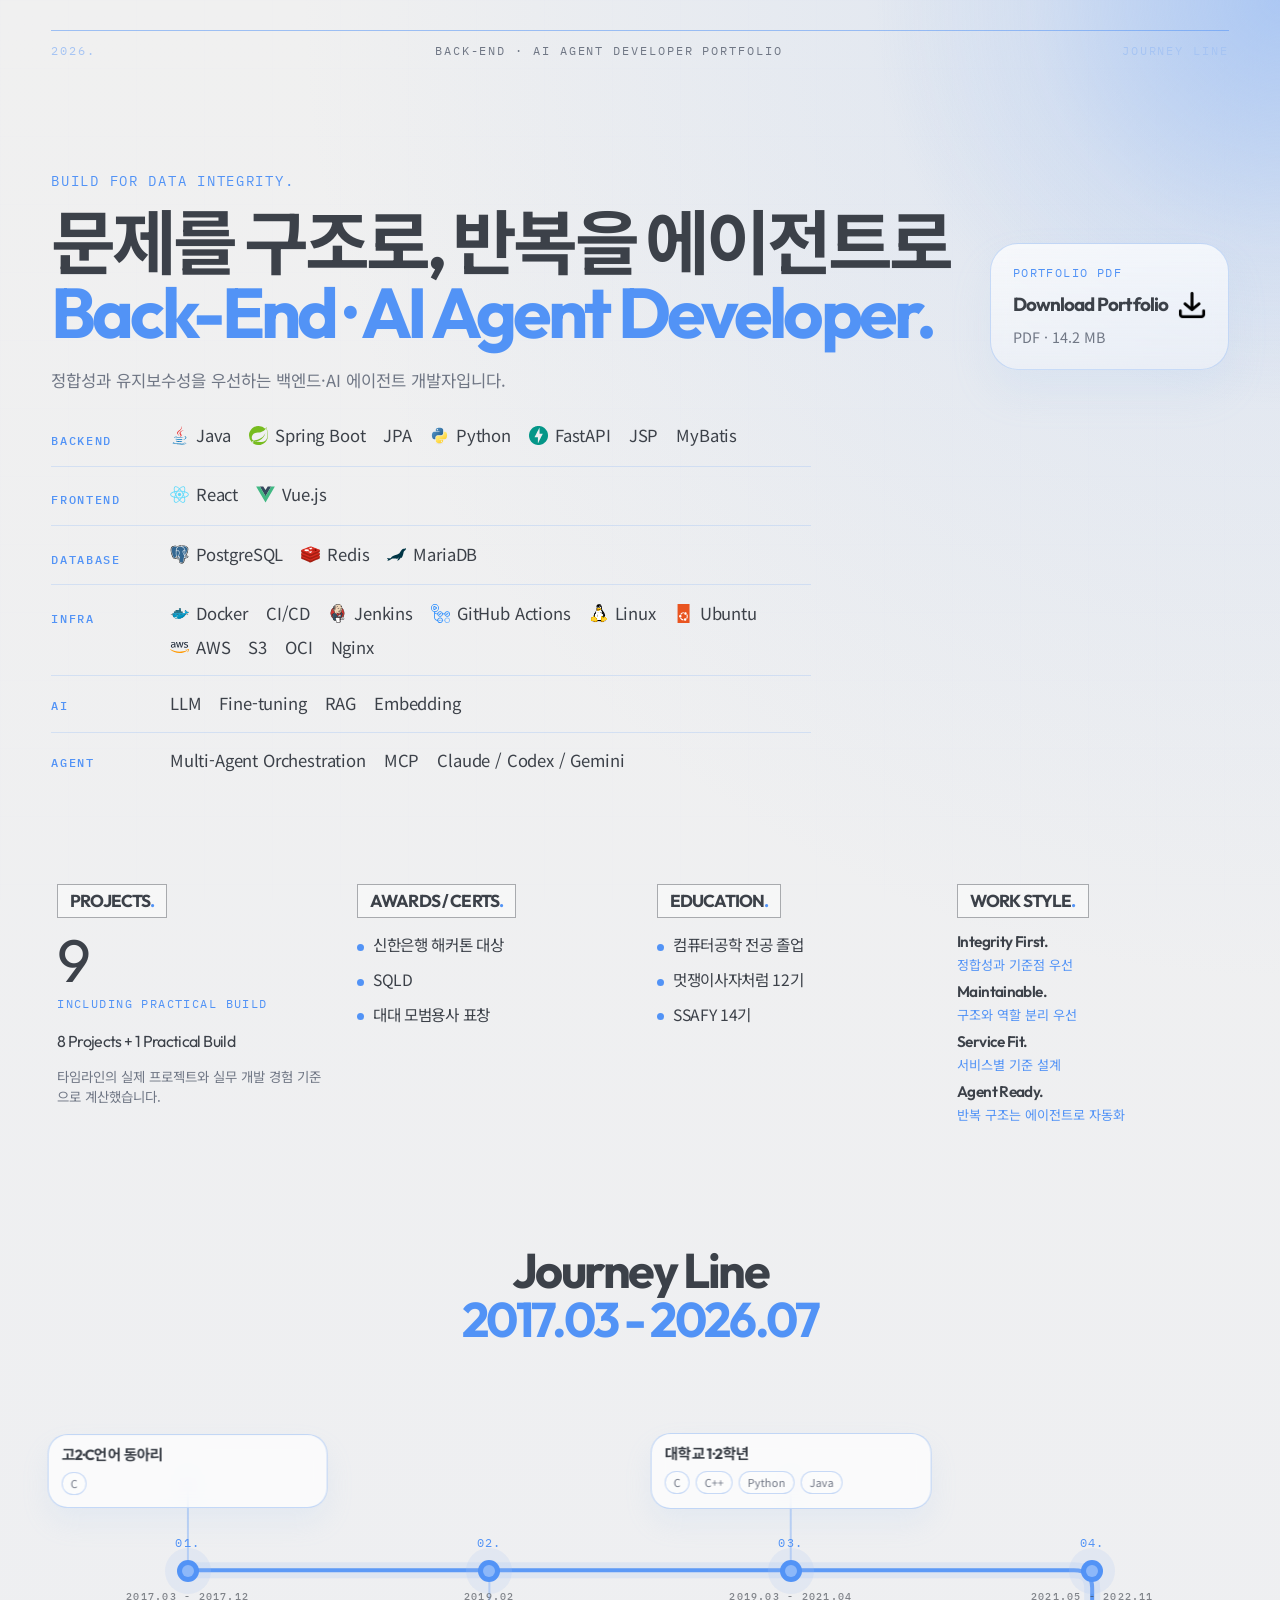
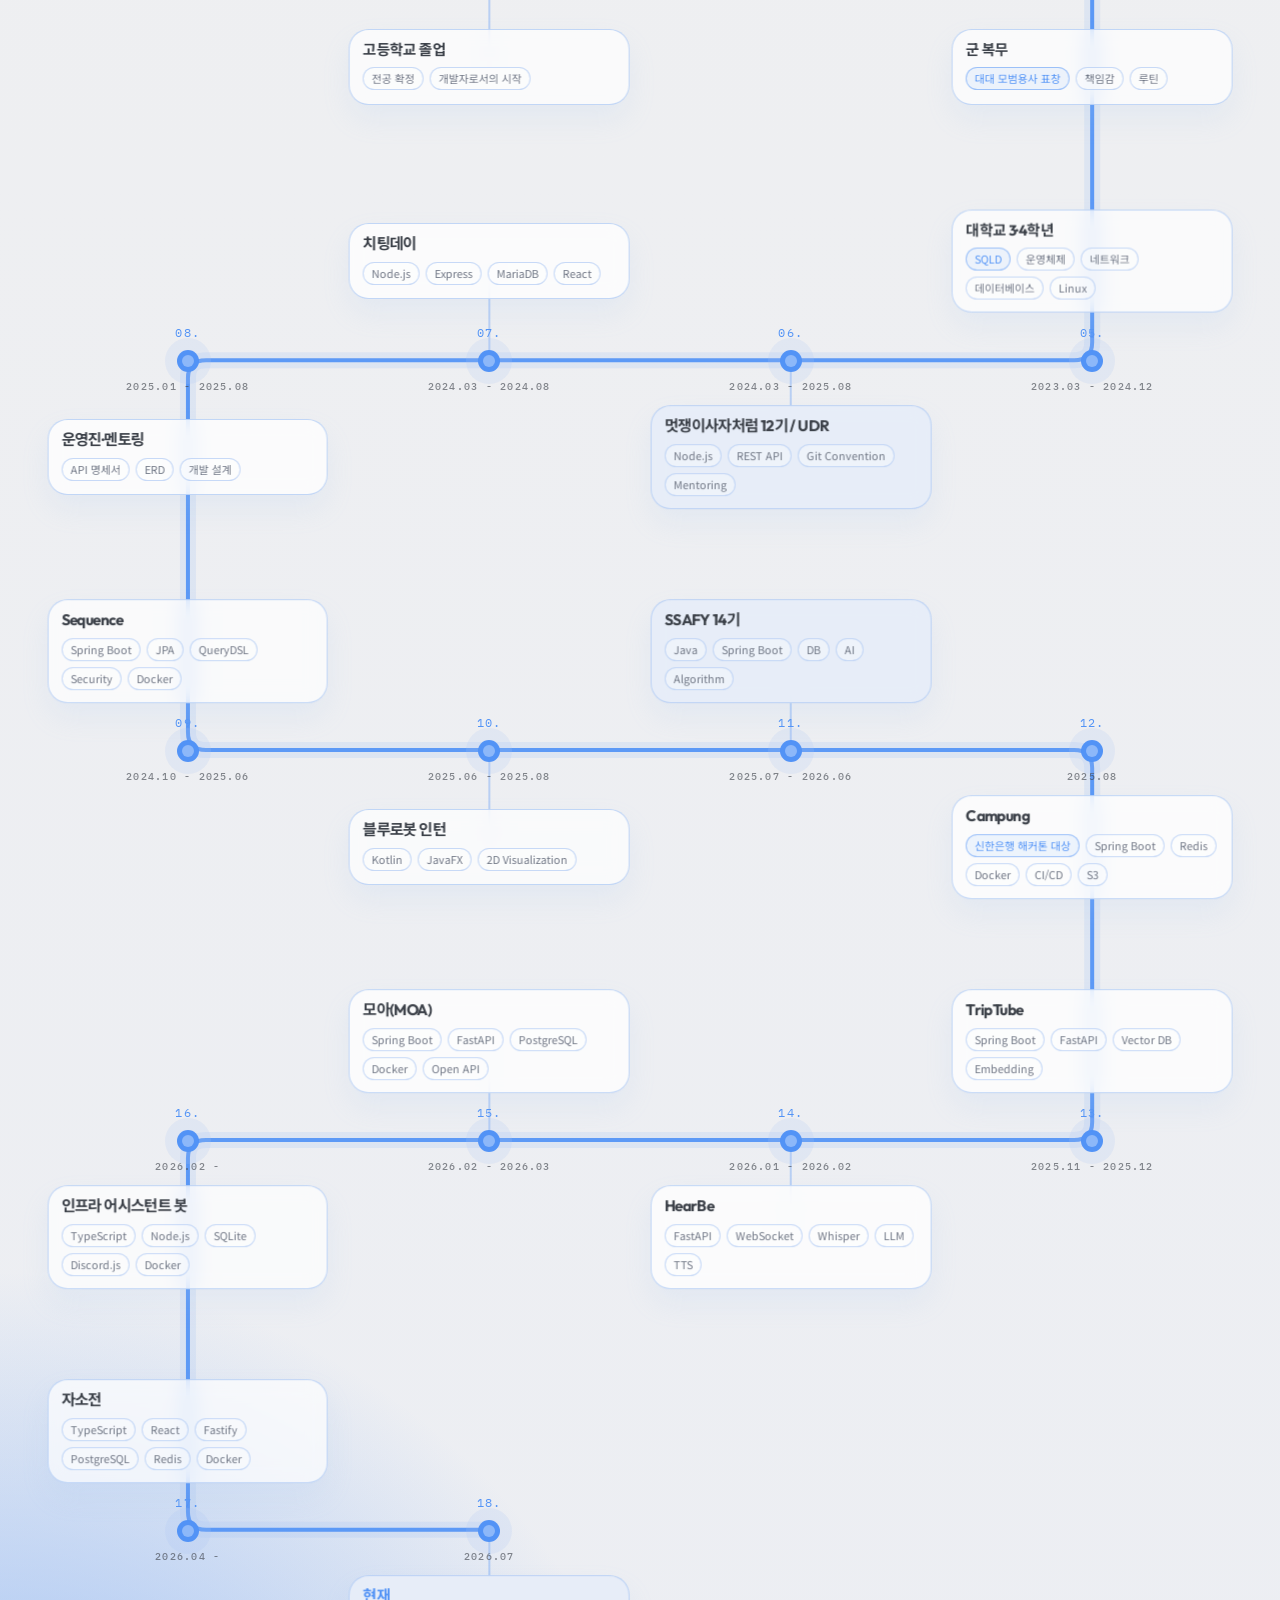
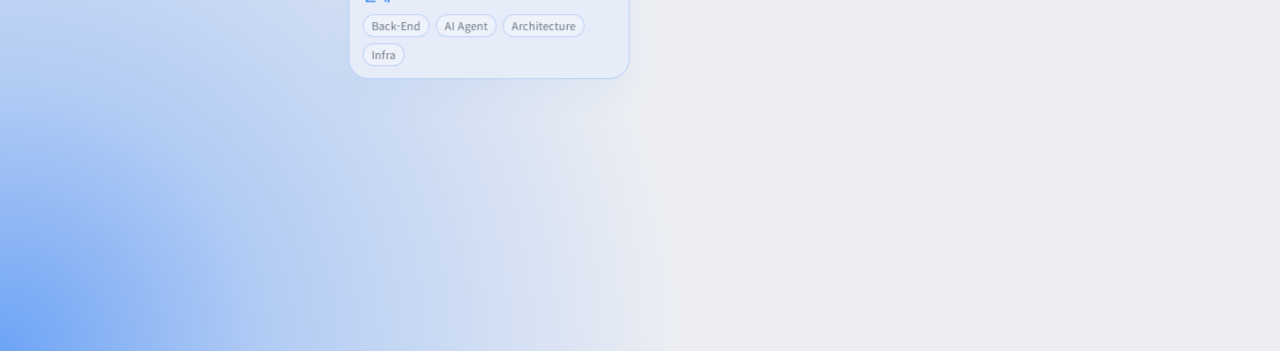
==== commit 3a057a6b: "feat: reposition as Back-End · AI Agent Developer, add jasojeon/infra-bot projects Update hero title" ====
--- a/index.html
+++ b/index.html
@@ -6,7 +6,7 @@
   <title>포트폴리오 | Journey Line</title>
   <meta
     name="description"
-    content="정합성과 구조 설계를 우선하는 백엔드 개발자의 학습, 프로젝트, 실무 경험을 시간순으로 정리한 포트폴리오."
+    content="문제를 구조로 만들고 반복되는 구조를 에이전트로 자동화하며 백엔드·인프라까지 운영하는 개발자의 학습, 프로젝트, 실무 경험을 시간순으로 정리한 포트폴리오."
   >
   <link
     rel="icon"
@@ -26,40 +26,90 @@
     <section class="hero" id="top" aria-labelledby="hero-title">
       <div class="hero__topline">
         <span>2026.</span>
-        <span>Back-End Developer Portfolio</span>
+        <span>Back-End · AI Agent Developer Portfolio</span>
         <a href="#timeline">Journey Line</a>
       </div>
 
       <div class="hero__body">
         <p class="hero__eyebrow">Build for Data Integrity.</p>
         <h1 class="hero__title" id="hero-title">
-          <span class="hero__title-line" data-hero-fit>문제를 구조로 바꾸는</span>
-          <span class="hero__title-line hero__title-line--accent" data-hero-fit>Back-End Developer.</span>
+          <span class="hero__title-line" data-hero-fit>문제를 구조로, 반복을 에이전트로</span>
+          <span class="hero__title-line hero__title-line--accent" data-hero-fit>Back-End · AI Agent Developer.</span>
         </h1>
         <p class="hero__lede">
-          정합성과 유지보수성을 우선하는 백엔드 개발자입니다.
+          정합성과 유지보수성을 우선하는 백엔드·AI 에이전트 개발자입니다.
         </p>
-        <div class="hero__chips" aria-label="핵심 키워드">
-          <span>Java · Spring Boot · JPA</span>
-          <span>Python · FastAPI · LLM</span>
-          <span>JSP · MyBatis</span>
-          <span>Fine-tuning · RAG · Embedding</span>
-          <span>PostgreSQL · Redis · MariaDB</span>
-          <span>Docker</span>
-          <span>CI/CD · Jenkins · GitHub Actions</span>
-          <span>Linux · Ubuntu</span>
-          <span>AWS · S3 · OCI</span>
-        </div>
+        <dl class="hero__stack" aria-label="기술 스택">
+          <div class="hero__stack-row">
+            <dt class="hero__stack-label">BACKEND</dt>
+            <dd class="hero__stack-items">
+              <span class="hero__tech"><img class="hero__tech-logo" src="img/logos/java.svg" alt="" aria-hidden="true">Java</span>
+              <span class="hero__tech"><img class="hero__tech-logo" src="img/logos/spring-boot.svg" alt="" aria-hidden="true">Spring Boot</span>
+              <span class="hero__tech">JPA</span>
+              <span class="hero__tech"><img class="hero__tech-logo" src="img/logos/python.svg" alt="" aria-hidden="true">Python</span>
+              <span class="hero__tech"><img class="hero__tech-logo" src="img/logos/fastapi.svg" alt="" aria-hidden="true">FastAPI</span>
+              <span class="hero__tech">JSP</span>
+              <span class="hero__tech">MyBatis</span>
+            </dd>
+          </div>
+          <div class="hero__stack-row">
+            <dt class="hero__stack-label">FRONTEND</dt>
+            <dd class="hero__stack-items">
+              <span class="hero__tech"><img class="hero__tech-logo" src="img/logos/react.svg" alt="" aria-hidden="true">React</span>
+              <span class="hero__tech"><img class="hero__tech-logo" src="img/logos/vue.svg" alt="" aria-hidden="true">Vue.js</span>
+            </dd>
+          </div>
+          <div class="hero__stack-row">
+            <dt class="hero__stack-label">DATABASE</dt>
+            <dd class="hero__stack-items">
+              <span class="hero__tech"><img class="hero__tech-logo" src="img/logos/postgresql.svg" alt="" aria-hidden="true">PostgreSQL</span>
+              <span class="hero__tech"><img class="hero__tech-logo" src="img/logos/redis.svg" alt="" aria-hidden="true">Redis</span>
+              <span class="hero__tech"><img class="hero__tech-logo" src="img/logos/mariadb.svg" alt="" aria-hidden="true">MariaDB</span>
+            </dd>
+          </div>
+          <div class="hero__stack-row">
+            <dt class="hero__stack-label">INFRA</dt>
+            <dd class="hero__stack-items">
+              <span class="hero__tech"><img class="hero__tech-logo" src="img/logos/docker.svg" alt="" aria-hidden="true">Docker</span>
+              <span class="hero__tech">CI/CD</span>
+              <span class="hero__tech"><img class="hero__tech-logo" src="img/logos/jenkins.svg" alt="" aria-hidden="true">Jenkins</span>
+              <span class="hero__tech"><img class="hero__tech-logo" src="img/logos/github-actions.svg" alt="" aria-hidden="true">GitHub Actions</span>
+              <span class="hero__tech"><img class="hero__tech-logo" src="img/logos/linux.svg" alt="" aria-hidden="true">Linux</span>
+              <span class="hero__tech"><img class="hero__tech-logo" src="img/logos/ubuntu.svg" alt="" aria-hidden="true">Ubuntu</span>
+              <span class="hero__tech"><img class="hero__tech-logo" src="img/logos/aws.svg" alt="" aria-hidden="true">AWS</span>
+              <span class="hero__tech">S3</span>
+              <span class="hero__tech">OCI</span>
+              <span class="hero__tech">Nginx</span>
+            </dd>
+          </div>
+          <div class="hero__stack-row">
+            <dt class="hero__stack-label">AI</dt>
+            <dd class="hero__stack-items">
+              <span class="hero__tech">LLM</span>
+              <span class="hero__tech">Fine-tuning</span>
+              <span class="hero__tech">RAG</span>
+              <span class="hero__tech">Embedding</span>
+            </dd>
+          </div>
+          <div class="hero__stack-row">
+            <dt class="hero__stack-label">AGENT</dt>
+            <dd class="hero__stack-items">
+              <span class="hero__tech">Multi-Agent Orchestration</span>
+              <span class="hero__tech">MCP</span>
+              <span class="hero__tech">Claude / Codex / Gemini</span>
+            </dd>
+          </div>
+        </dl>
       </div>
 
       <aside class="hero__aside" aria-label="포트폴리오 다운로드">
-        <a class="hero__download" href="data/Portfolio_5MB.pdf" download="Portfolio_5MB.pdf">
+        <a class="hero__download" href="data/김재환_AI_Portfolio-14MB.pdf" download="김재환_AI_Portfolio.pdf">
           <span class="hero__download-eyebrow">Portfolio PDF</span>
           <span class="hero__download-heading">
             <strong class="hero__download-title">Download Portfolio</strong>
             <img class="hero__download-icon-image" src="img/down_icon.png" alt="" aria-hidden="true">
           </span>
-          <span class="hero__download-copy">PDF · 4.6 MB</span>
+          <span class="hero__download-copy">PDF · 14.2 MB</span>
         </a>
       </aside>
 
@@ -70,7 +120,7 @@
       <div class="timeline__intro">
         <h2 class="timeline__intro-title" id="timeline-title">
           Journey Line
-          <span>2017.03 - 2026.04</span>
+          <span>2017.03 - 2026.07</span>
         </h2>
       </div>
 
--- a/styles/timeline.css
+++ b/styles/timeline.css
@@ -176,22 +176,65 @@
   white-space: nowrap;
 }
 
-.hero__chips {
+.hero__stack {
+  display: grid;
+  gap: 0;
+  margin: 30px 0 0;
+  max-width: min(760px, 100%);
+}
+
+.hero__stack-row {
+  display: grid;
+  grid-template-columns: minmax(88px, max-content) 1fr;
+  gap: clamp(18px, 2.4vw, 36px);
+  align-items: baseline;
+  padding: clamp(11px, 1.2vw, 16px) 0;
+  border-bottom: 1px solid rgba(166, 196, 243, 0.38);
+}
+
+.hero__stack-row:first-child {
+  padding-top: 0;
+}
+
+.hero__stack-row:last-child {
+  border-bottom: none;
+  padding-bottom: 0;
+}
+
+.hero__stack-label {
+  margin: 0;
+  font-family: var(--mono);
+  font-size: 0.76rem;
+  font-weight: 500;
+  letter-spacing: 0.14em;
+  text-transform: uppercase;
+  color: var(--blue);
+}
+
+.hero__stack-items {
+  margin: 0;
   display: flex;
   flex-wrap: wrap;
-  gap: 12px;
-  margin-top: 28px;
-  max-width: 100%;
-}
-
-.hero__chips span {
-  padding: 12px 16px;
-  border-radius: 999px;
-  border: 1px solid rgba(166, 196, 243, 0.54);
-  background: rgba(255, 255, 255, 0.24);
+  gap: 9px 18px;
   color: var(--ink);
+  font-size: clamp(0.94rem, 0.9rem + 0.22vw, 1.04rem);
+  line-height: 1.5;
+  letter-spacing: -0.01em;
+}
+
+.hero__tech {
+  display: inline-flex;
+  align-items: center;
+  gap: 7px;
   white-space: nowrap;
-  font-size: clamp(0.9rem, 0.88rem + 0.2vw, 1rem);
+}
+
+.hero__tech-logo {
+  width: 19px;
+  height: 19px;
+  object-fit: contain;
+  display: block;
+  flex: none;
 }
 
 .hero__aside {
@@ -383,8 +426,6 @@
   gap: 10px;
   width: min(100%, 30rem);
   justify-self: start;
-  --work-indent-step: clamp(28px, 4.8vw, 54px);
-  --work-link-offset: 12px;
 }
 
 .hero-summary__flow-card {
@@ -395,37 +436,6 @@
   gap: 6px;
   padding: 0;
   text-align: left;
-}
-
-.hero-summary__flow-card:nth-of-type(2) {
-  margin-inline-start: var(--work-indent-step);
-}
-
-.hero-summary__flow-card:nth-of-type(3) {
-  margin-inline-start: calc(var(--work-indent-step) * 2);
-}
-
-.hero-summary__flow-card--linked::before {
-  content: "";
-  position: absolute;
-  left: calc((var(--work-indent-step) * -1) + var(--work-link-offset));
-  top: 0.08em;
-  width: calc(var(--work-indent-step) - var(--work-link-offset));
-  height: 0.88em;
-  border-left: 1px solid rgba(60, 65, 73, 0.56);
-  border-bottom: 1px solid rgba(60, 65, 73, 0.56);
-}
-
-.hero-summary__flow-card--linked::after {
-  content: "";
-  position: absolute;
-  left: -6px;
-  top: calc(0.88em - 0.15em);
-  width: 7px;
-  height: 7px;
-  border-top: 1px solid rgba(60, 65, 73, 0.56);
-  border-right: 1px solid rgba(60, 65, 73, 0.56);
-  transform: rotate(45deg);
 }
 
 .hero-summary__flow-title {
@@ -884,6 +894,11 @@
     padding-bottom: 56px;
   }
 
+  .hero__stack-row {
+    grid-template-columns: 1fr;
+    gap: 4px;
+  }
+
   .hero__aside {
     position: relative;
     top: auto;
@@ -910,20 +925,10 @@
   .hero-summary__flow {
     gap: 7px;
     width: min(100%, 24rem);
-    --work-indent-step: clamp(22px, 6vw, 40px);
-    --work-link-offset: 10px;
   }
 }
 
 @media (max-width: 980px) {
-  .hero__chips {
-    gap: 10px;
-  }
-
-  .hero__chips span {
-    padding: 10px 14px;
-  }
-
   .hero__aside {
     top: clamp(214px, 26vh, 286px);
     right: clamp(22px, 3vw, 48px);
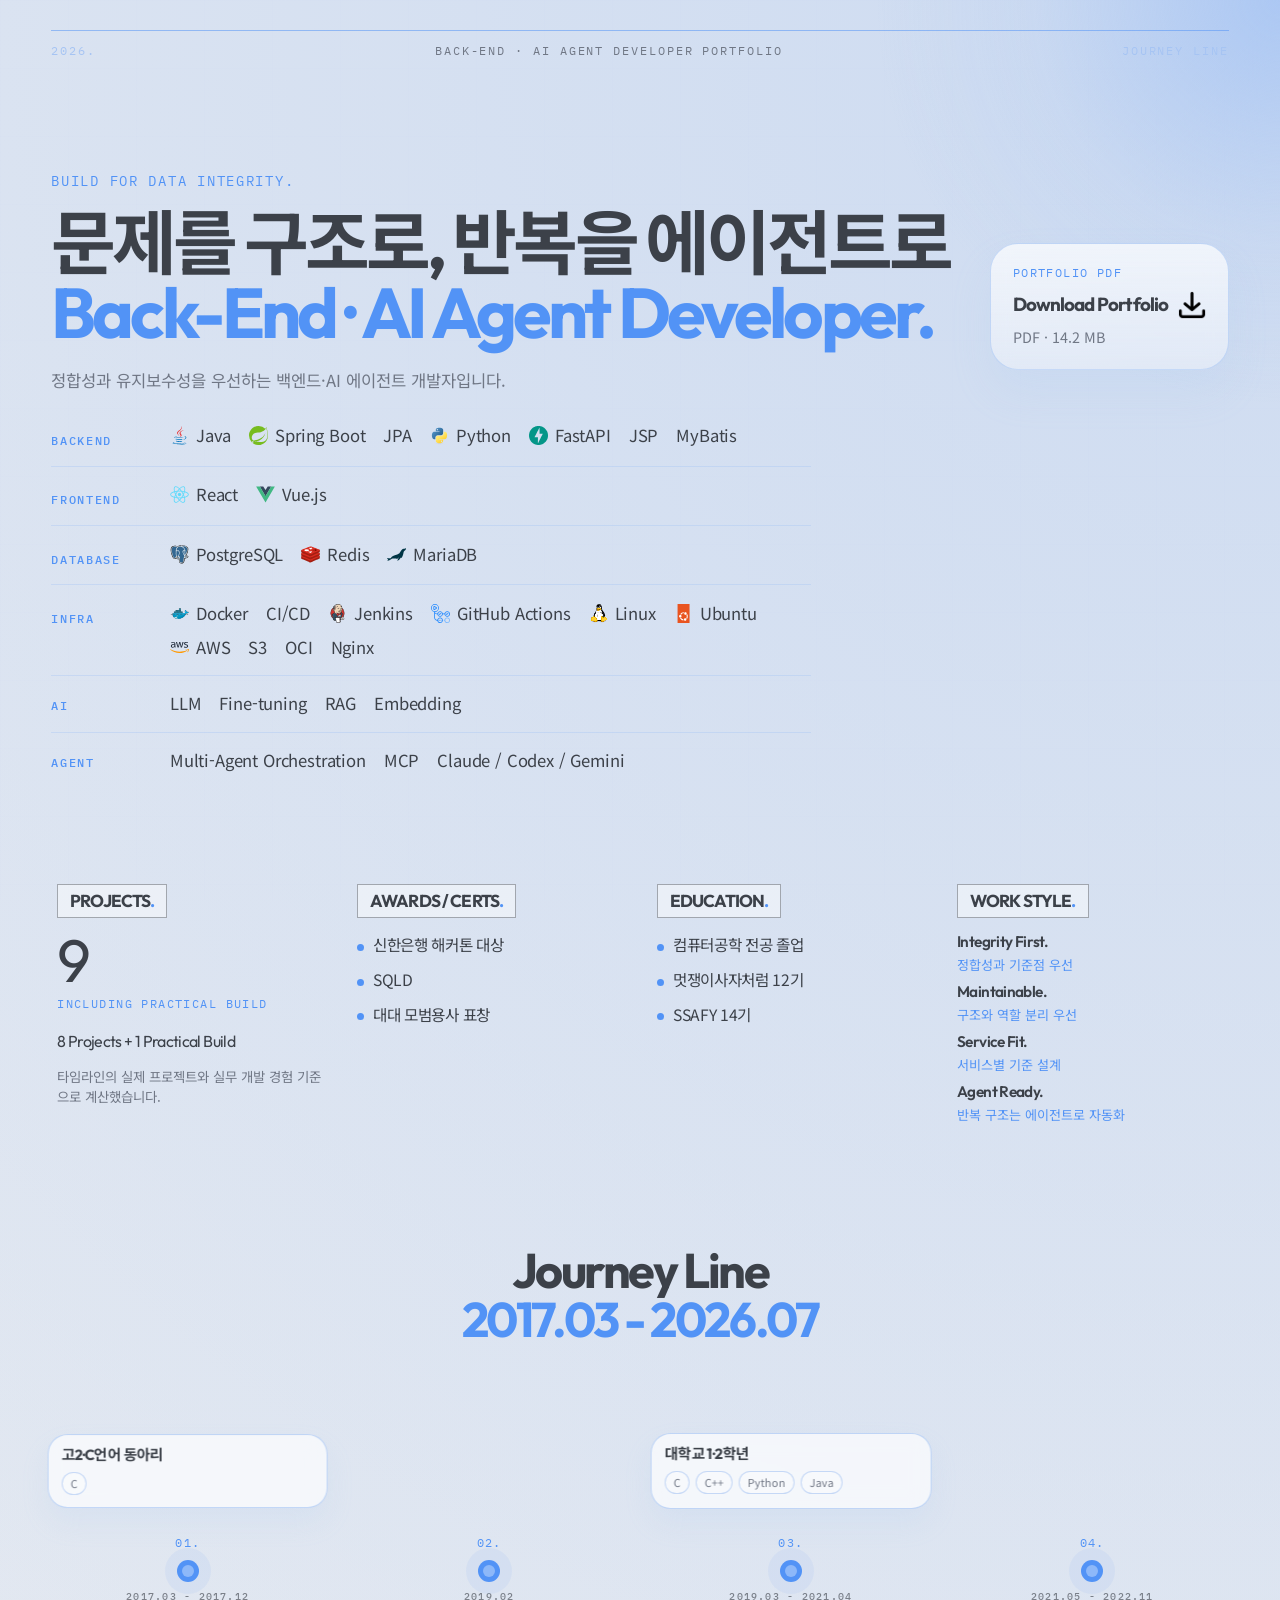
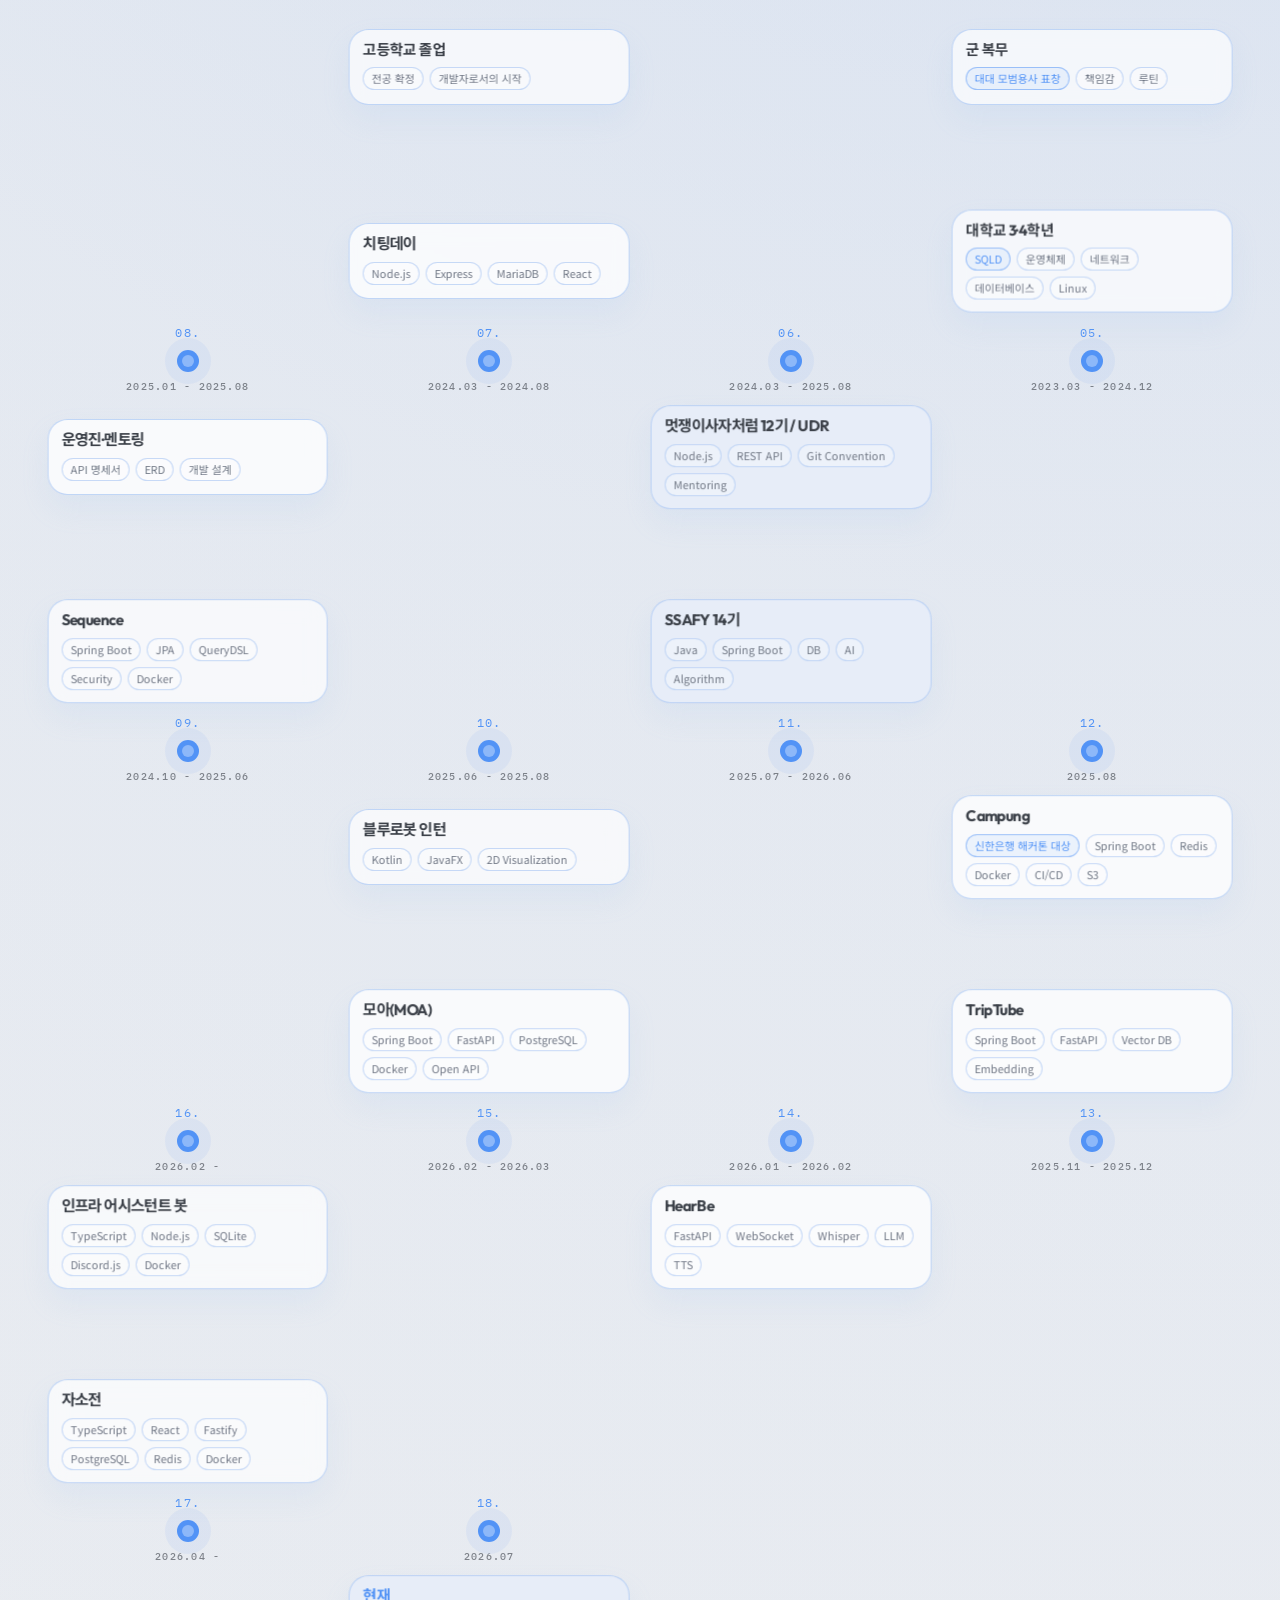
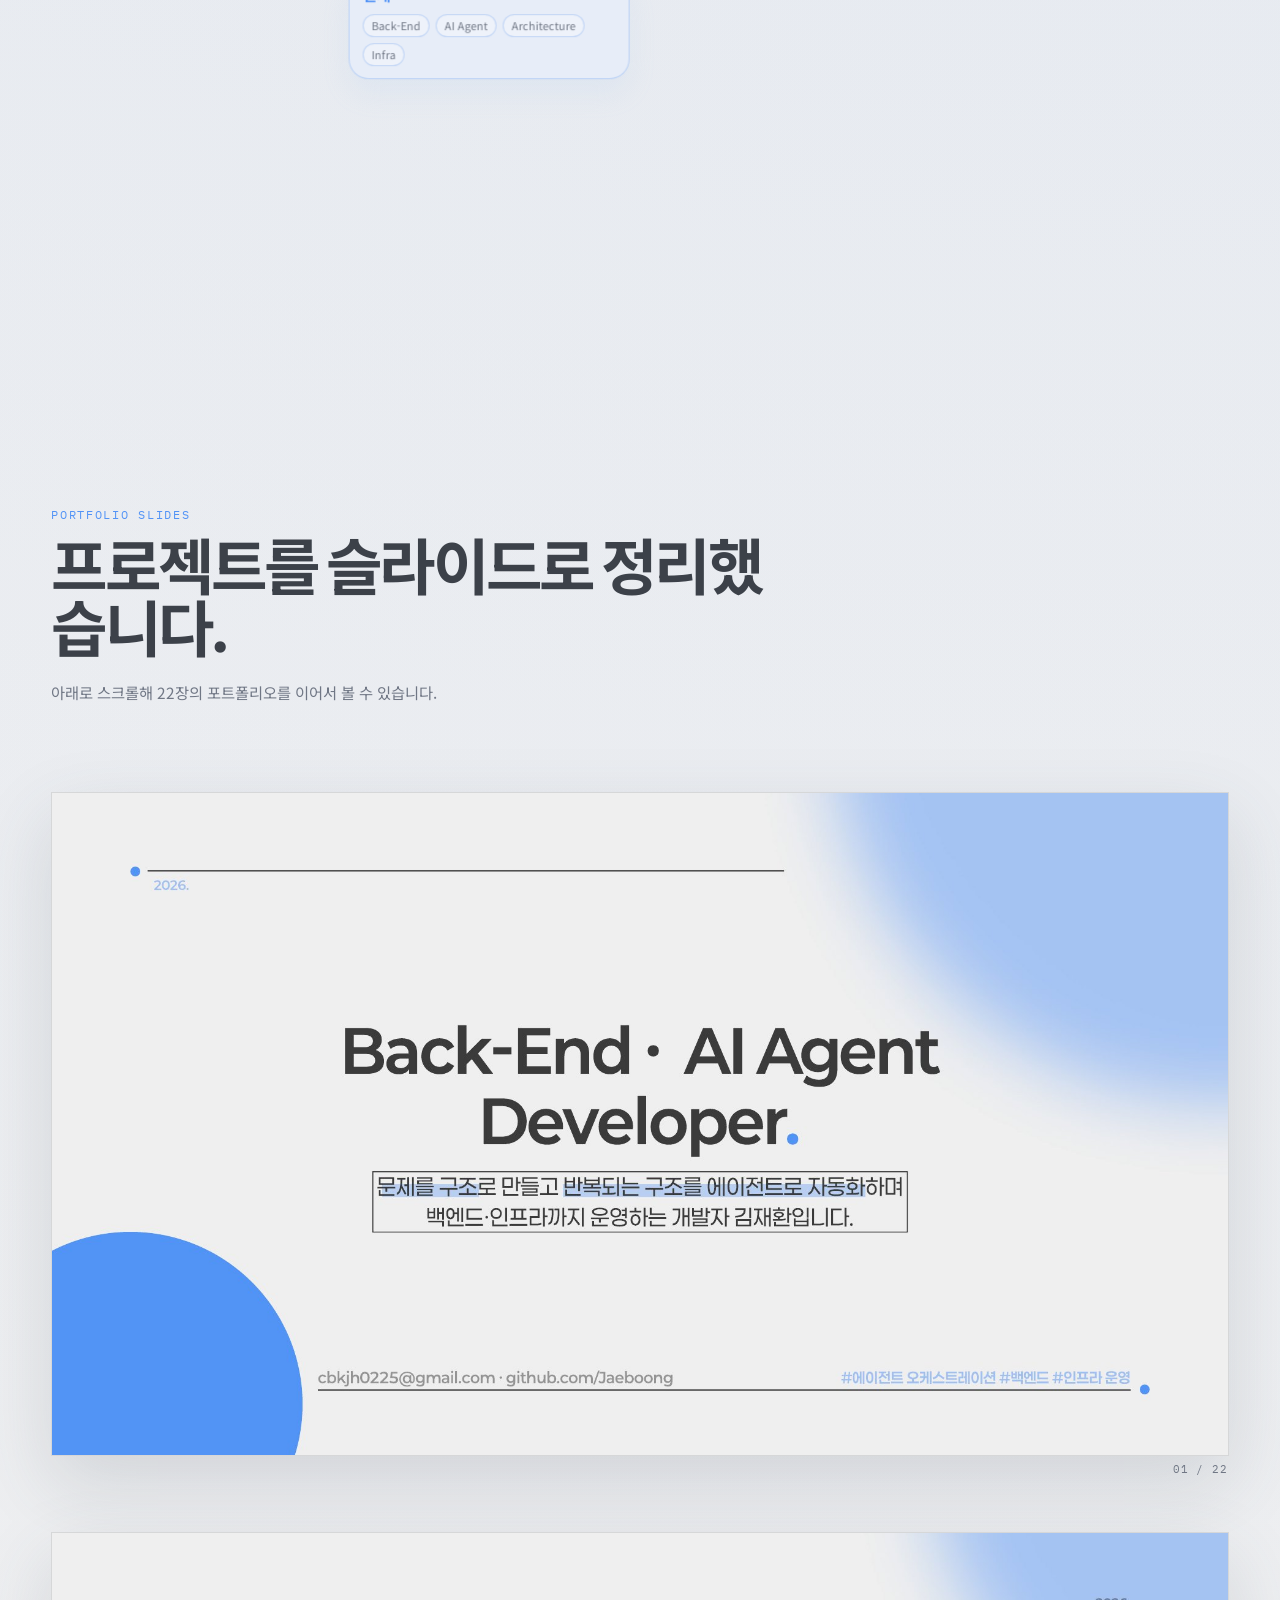
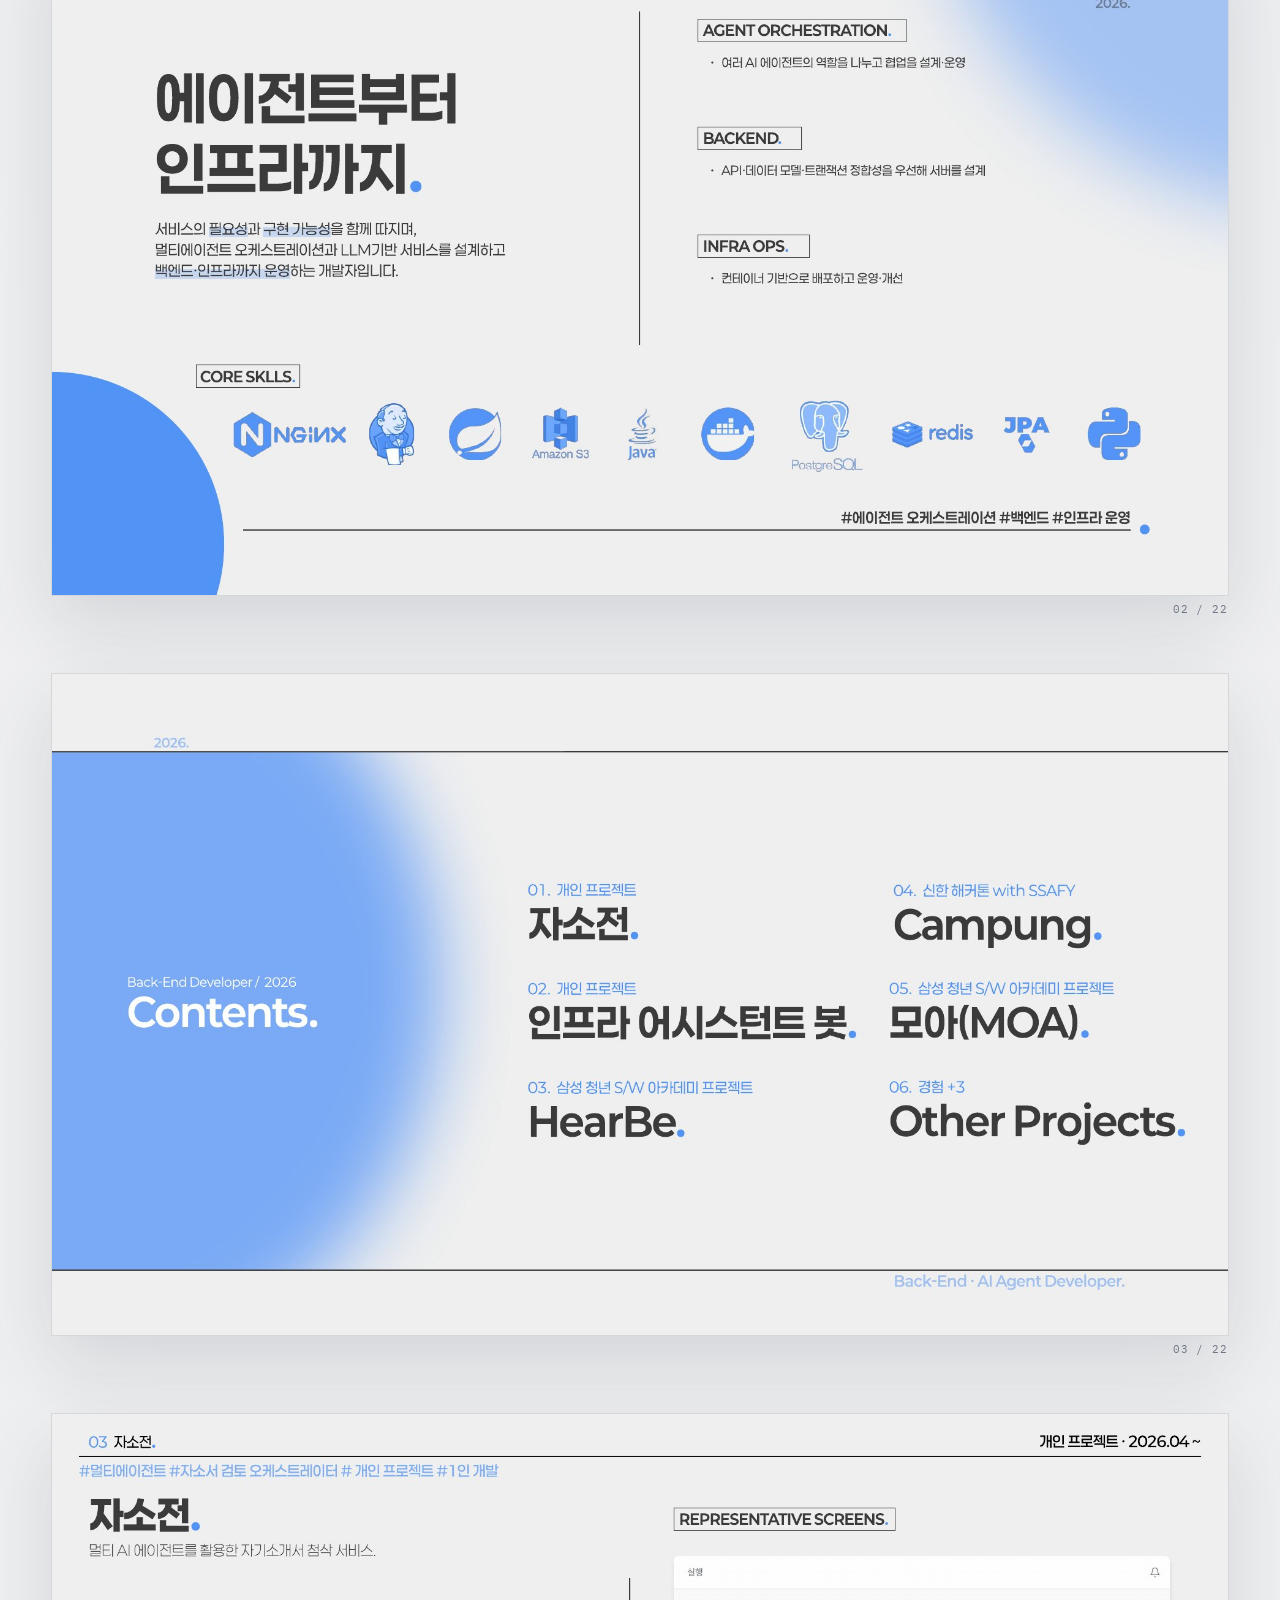
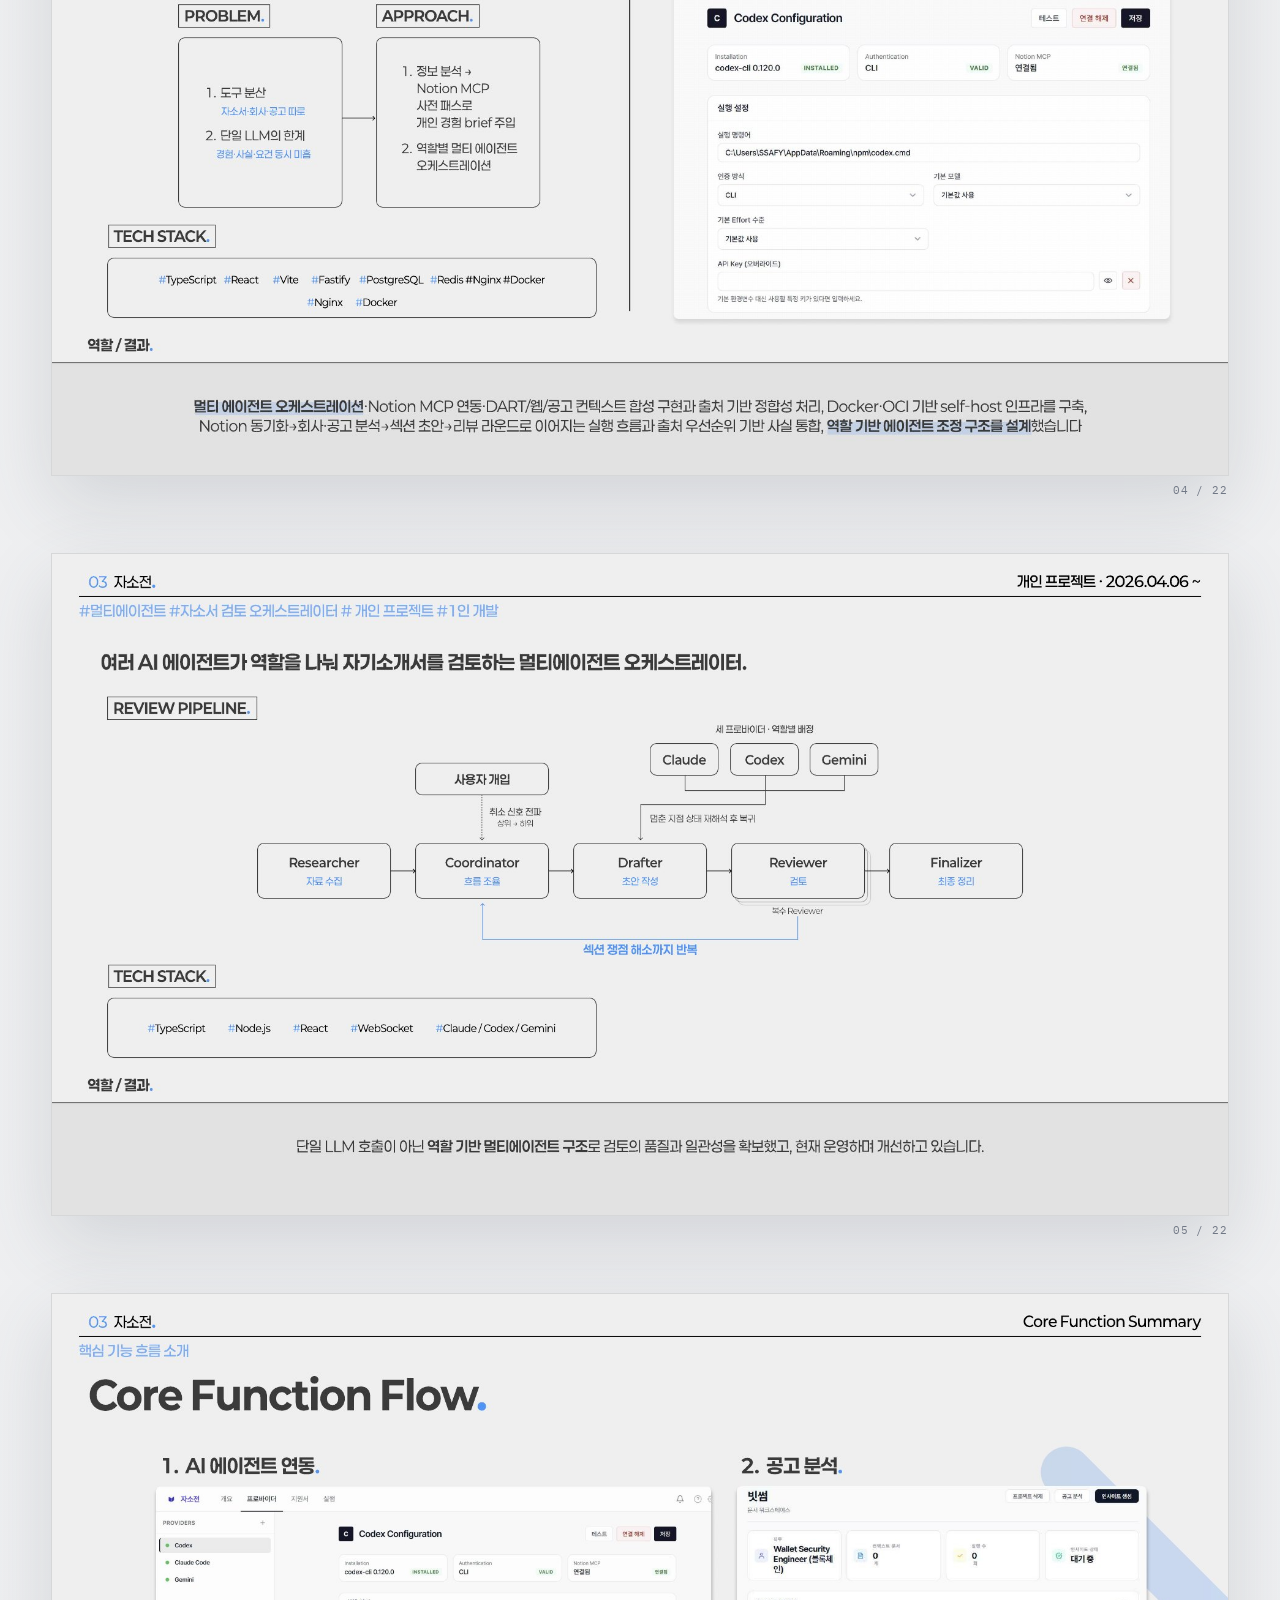
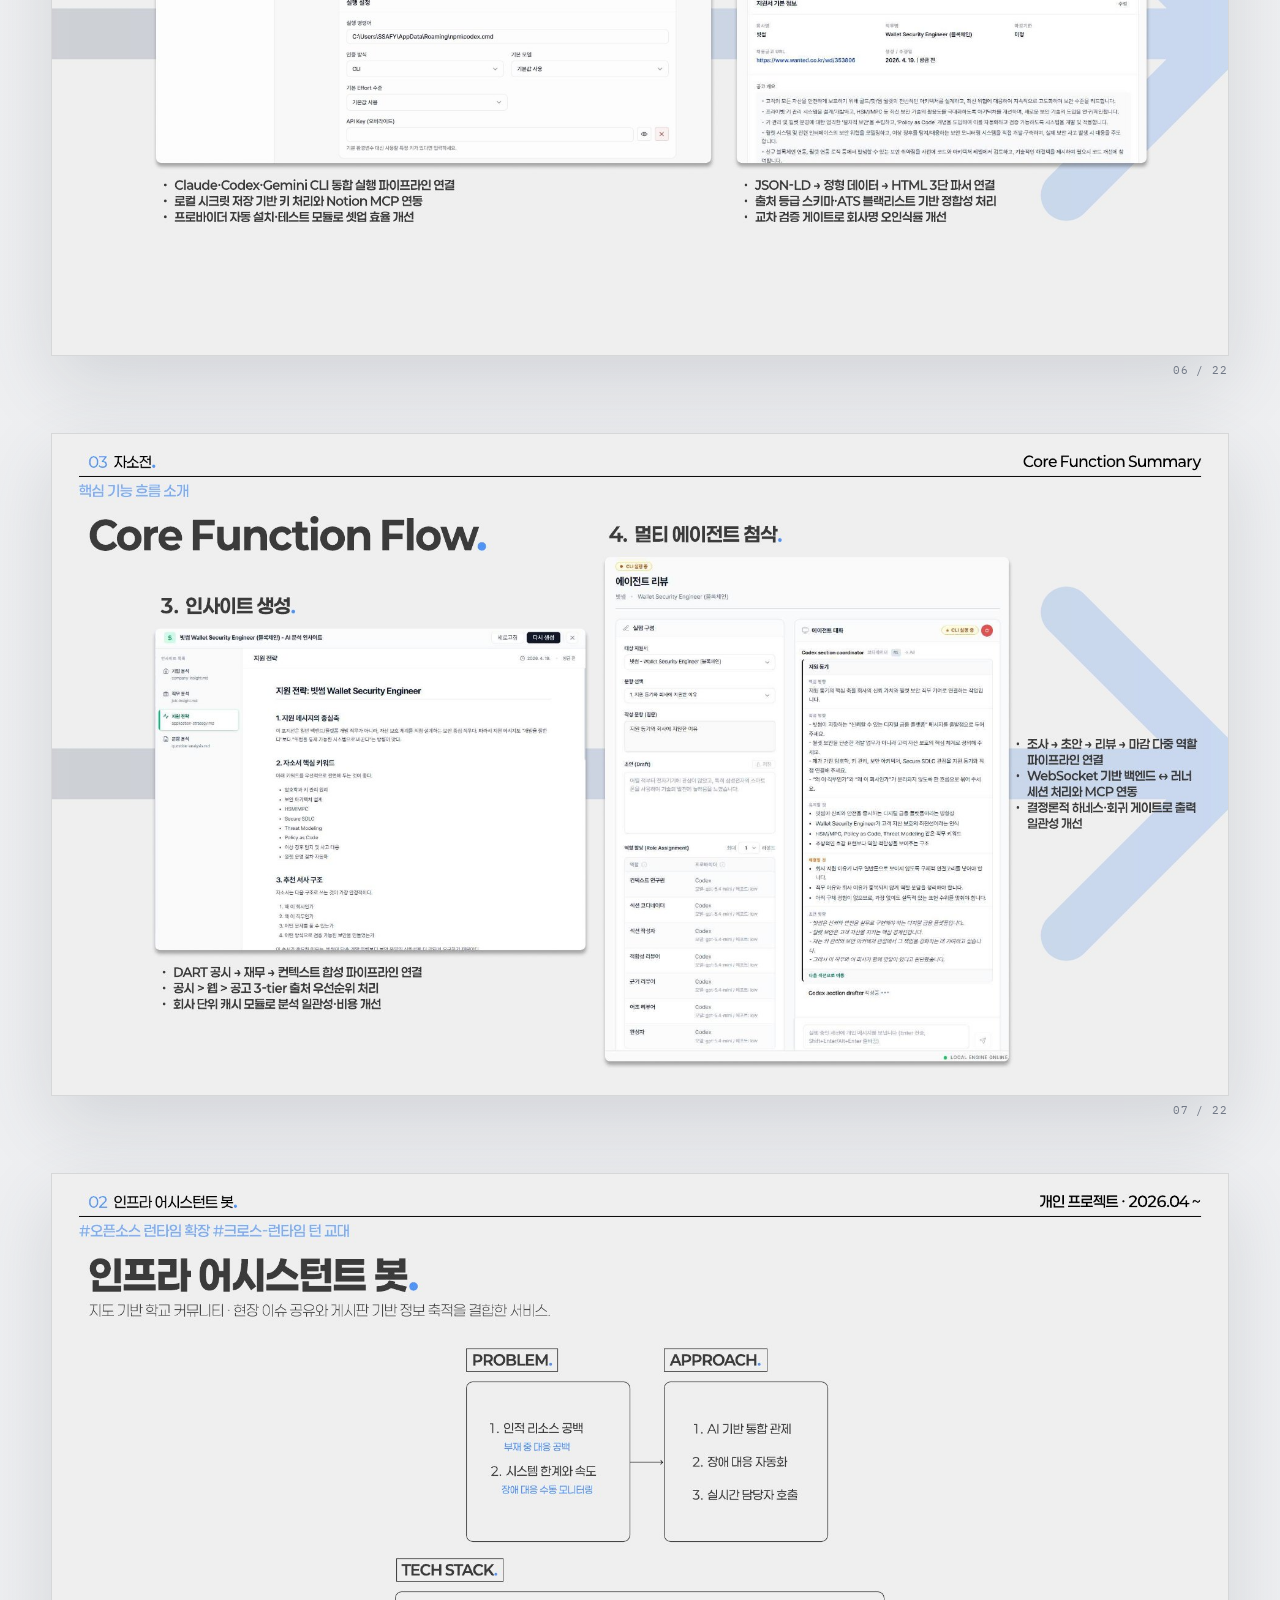
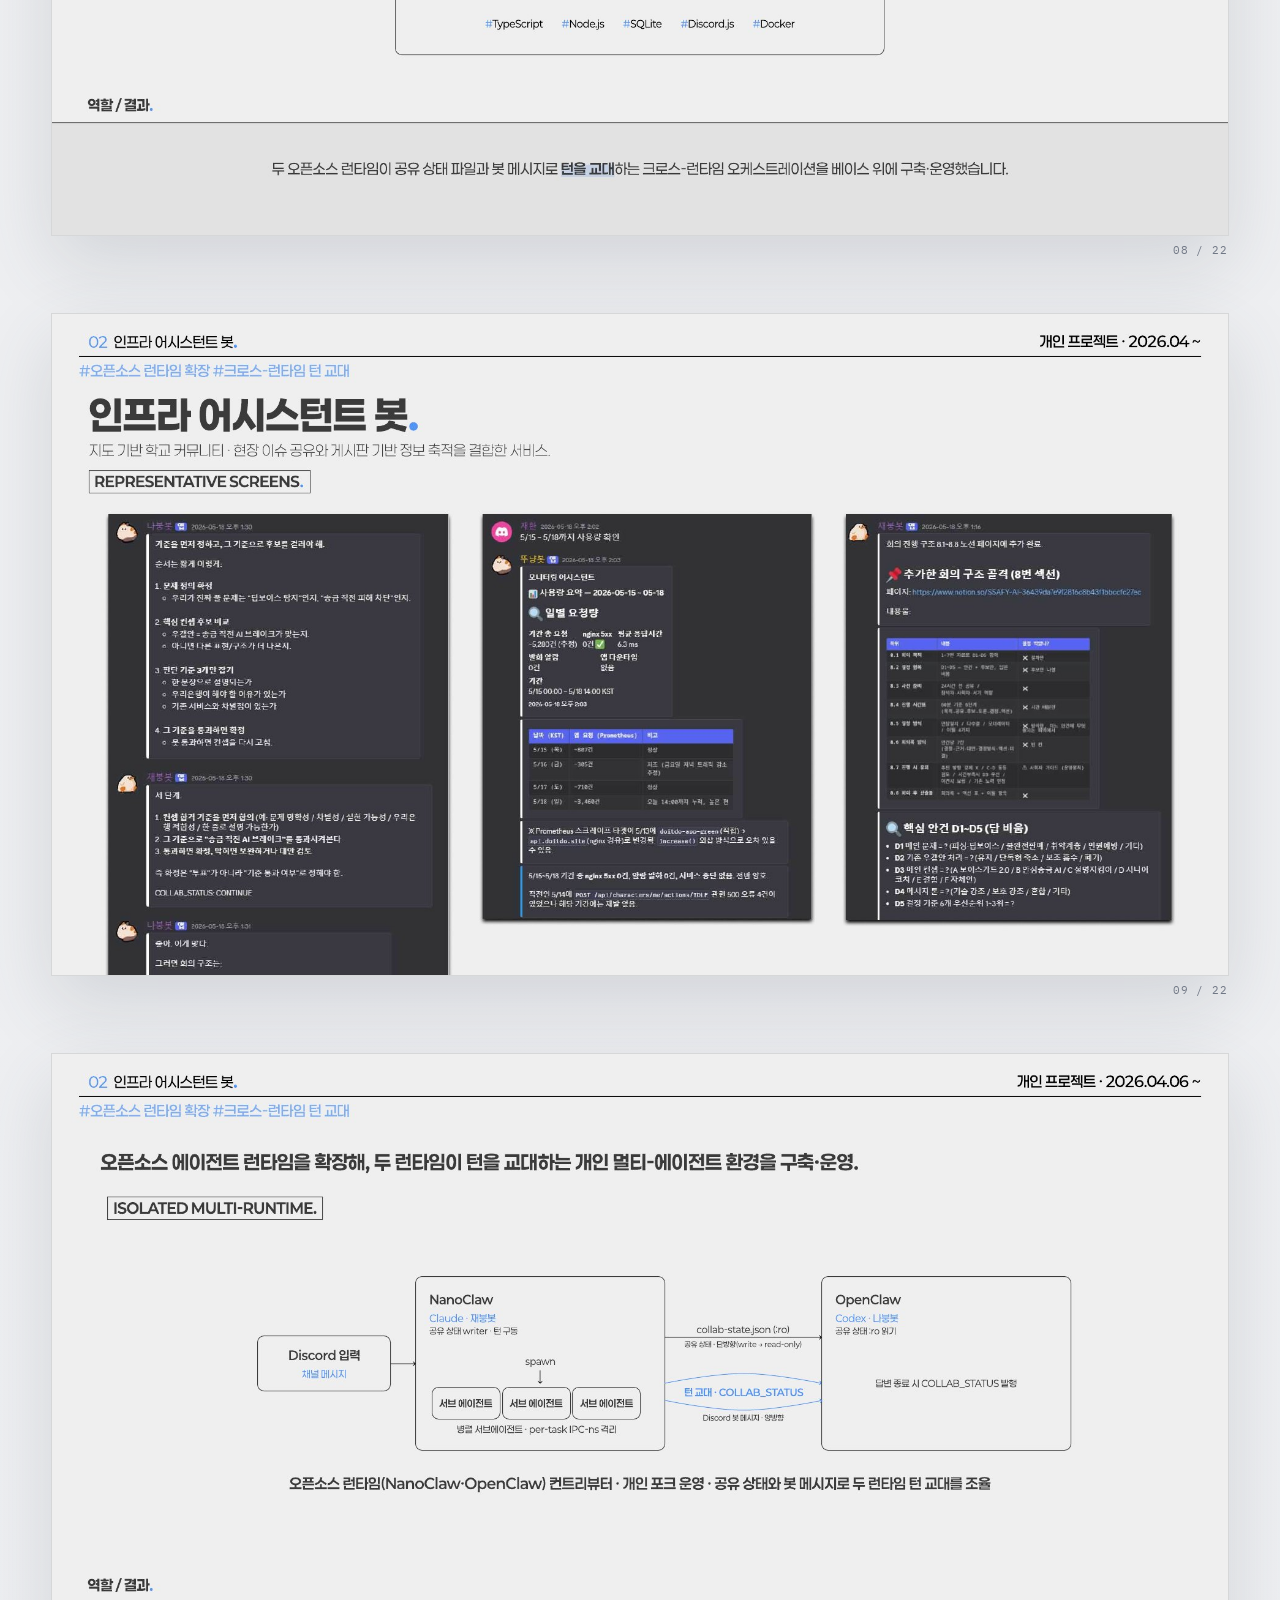
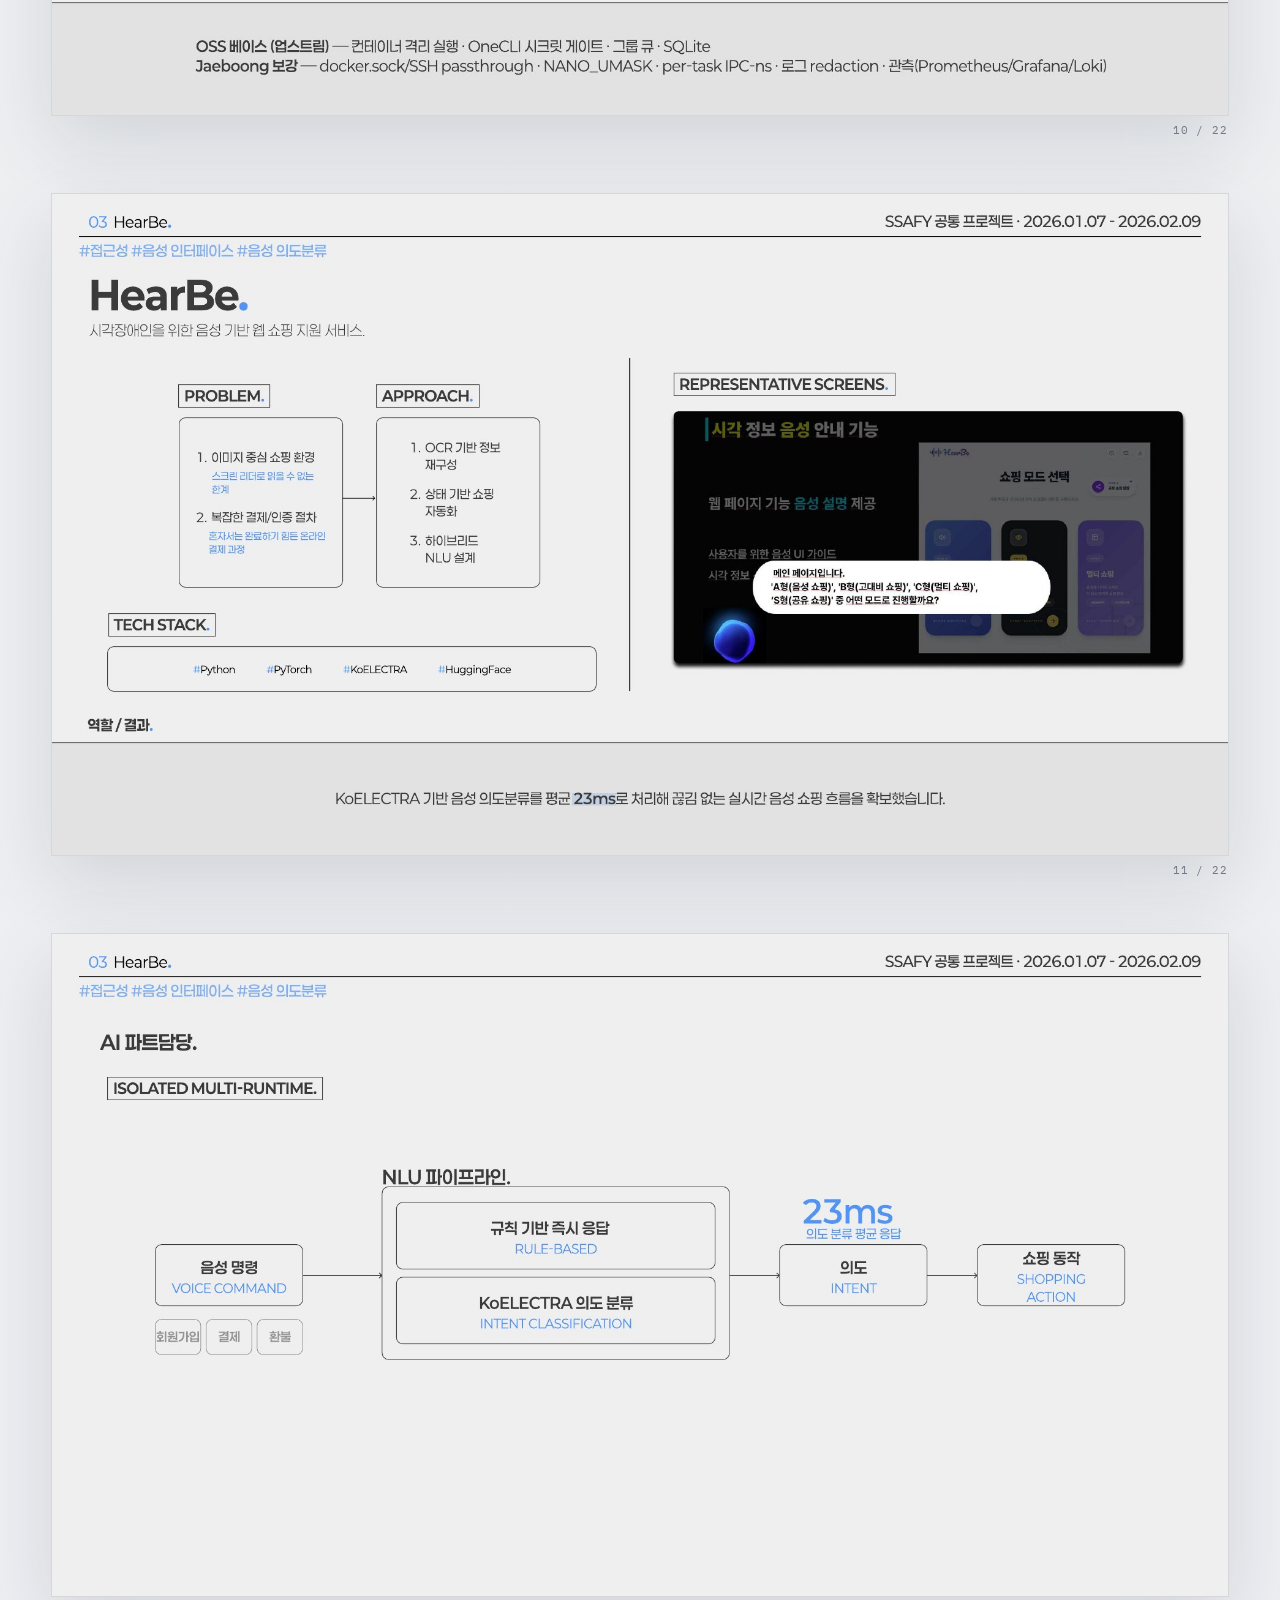
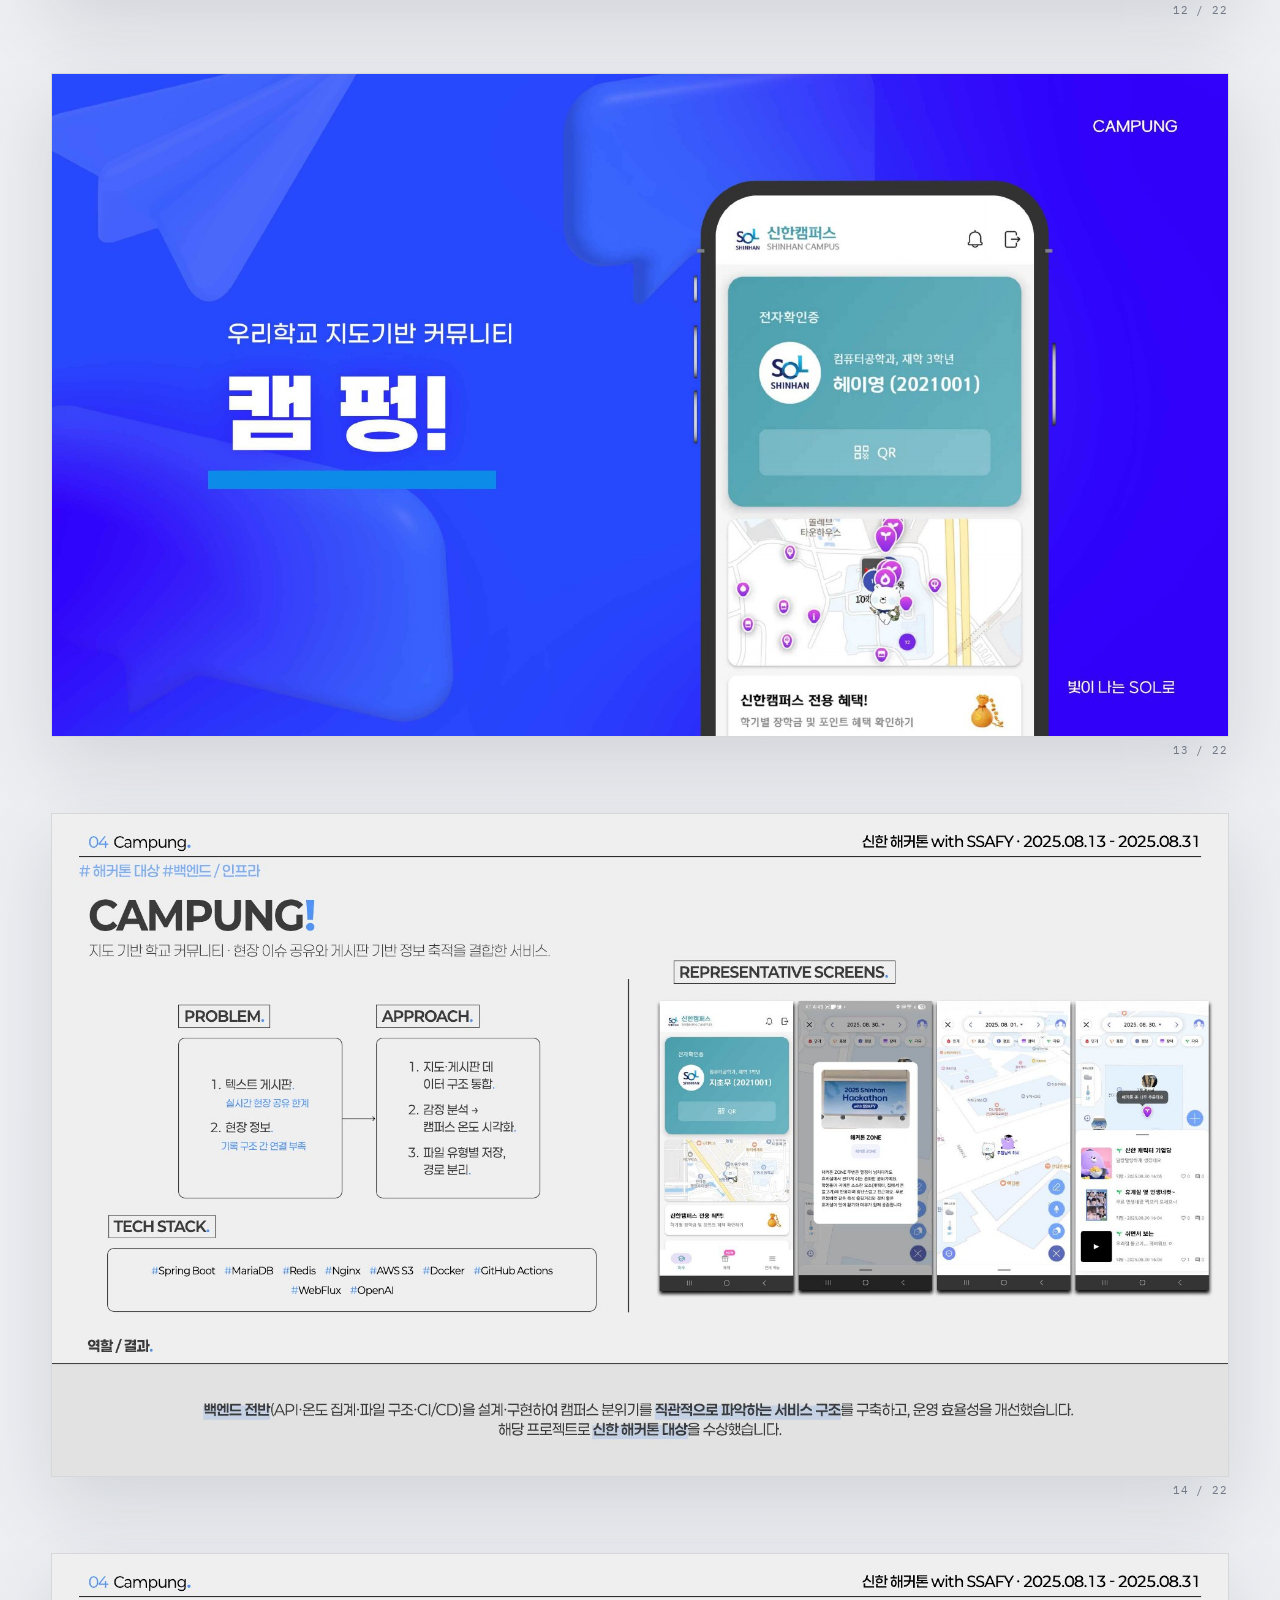
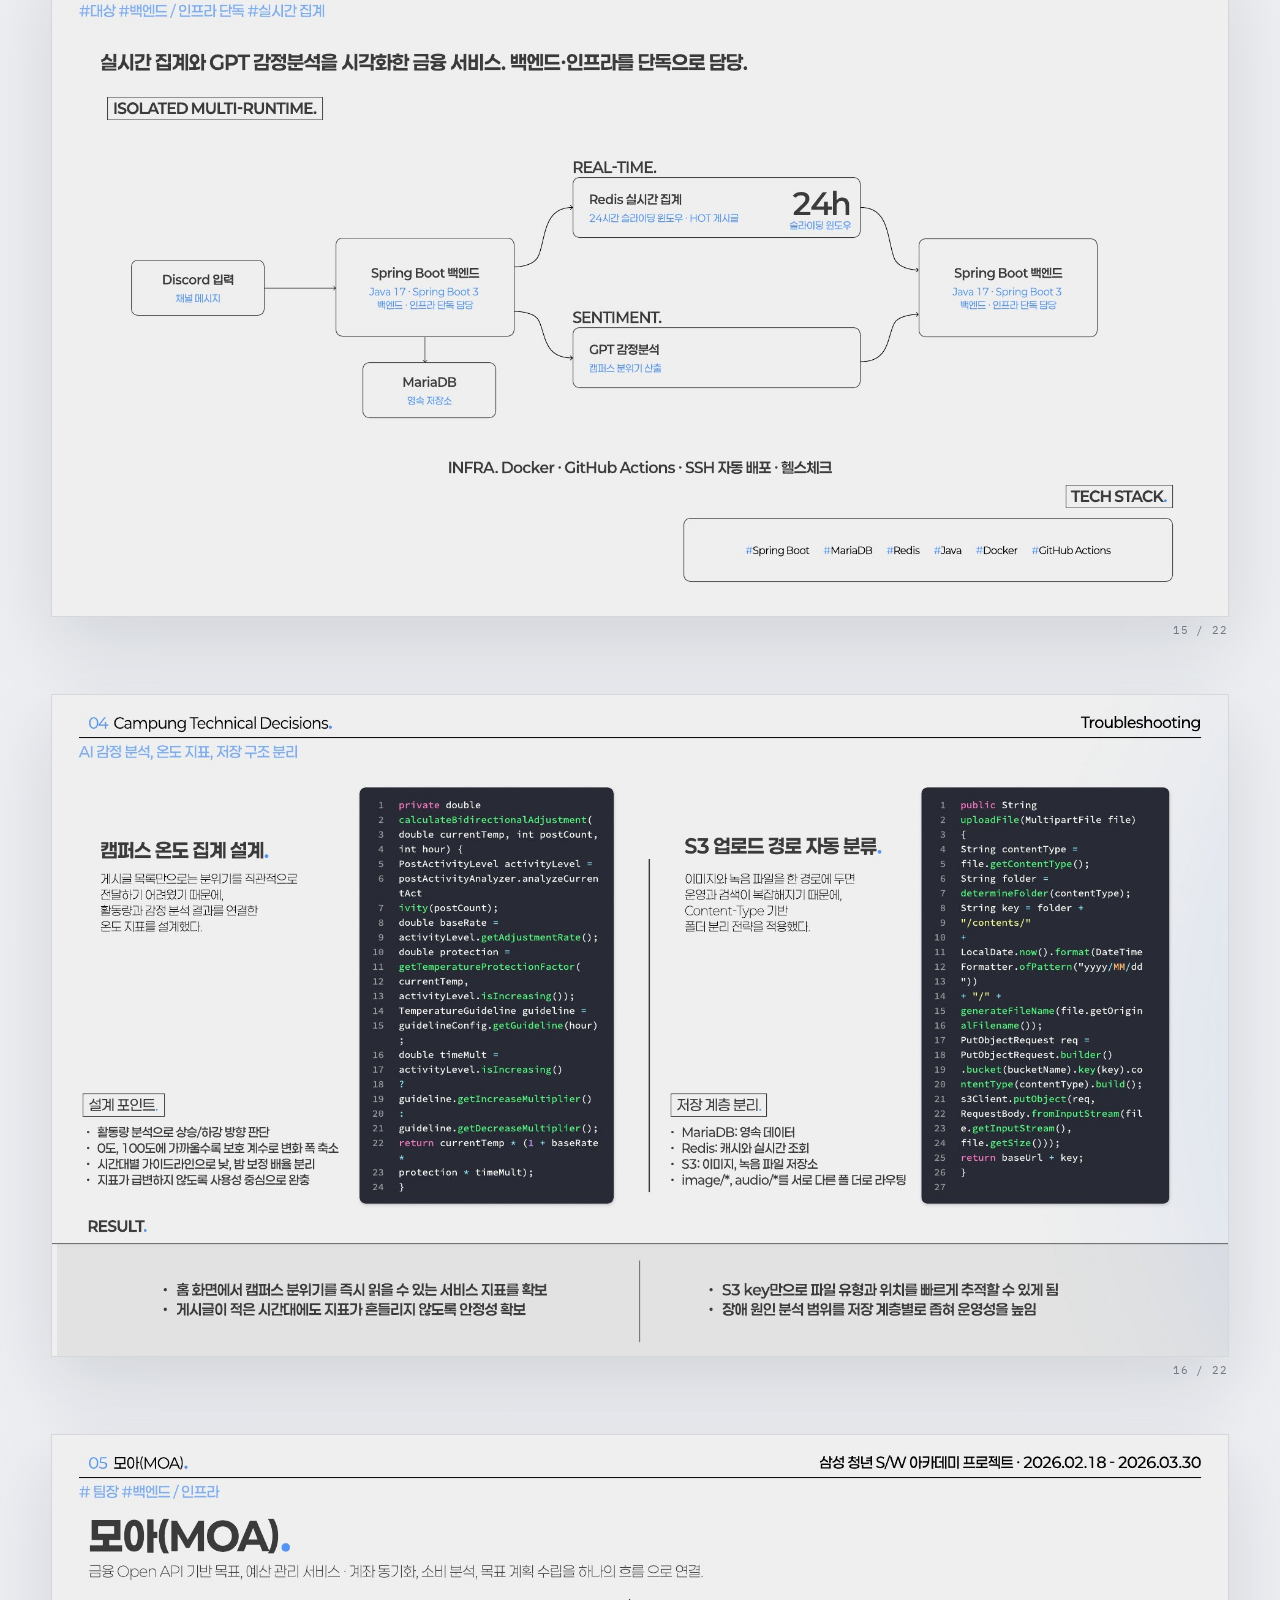
==== commit 1c5f6753: "feat: add web portfolio slides" ====
--- a/index.html
+++ b/index.html
@@ -126,6 +126,38 @@
 
       <div class="timeline__list" id="timeline-list" role="list"></div>
     </section>
+
+    <section class="slide-portfolio" id="portfolio-slides" aria-labelledby="portfolio-slides-title">
+      <header class="slide-portfolio__header">
+        <p>Portfolio Slides</p>
+        <h2 id="portfolio-slides-title">프로젝트를 슬라이드로 정리했습니다.</h2>
+        <span>아래로 스크롤해 22장의 포트폴리오를 이어서 볼 수 있습니다.</span>
+      </header>
+      <div class="slide-portfolio__list">
+        <figure><img src="slides/slide-01.jpg" alt="포트폴리오 슬라이드 1 / 22" width="1920" height="1080" fetchpriority="high"><figcaption>01 / 22</figcaption></figure>
+        <figure><img src="slides/slide-02.jpg" alt="포트폴리오 슬라이드 2 / 22" width="1920" height="1080" loading="lazy"><figcaption>02 / 22</figcaption></figure>
+        <figure><img src="slides/slide-03.jpg" alt="포트폴리오 슬라이드 3 / 22" width="1920" height="1080" loading="lazy"><figcaption>03 / 22</figcaption></figure>
+        <figure><img src="slides/slide-04.jpg" alt="포트폴리오 슬라이드 4 / 22" width="1920" height="1080" loading="lazy"><figcaption>04 / 22</figcaption></figure>
+        <figure><img src="slides/slide-05.jpg" alt="포트폴리오 슬라이드 5 / 22" width="1920" height="1080" loading="lazy"><figcaption>05 / 22</figcaption></figure>
+        <figure><img src="slides/slide-06.jpg" alt="포트폴리오 슬라이드 6 / 22" width="1920" height="1080" loading="lazy"><figcaption>06 / 22</figcaption></figure>
+        <figure><img src="slides/slide-07.jpg" alt="포트폴리오 슬라이드 7 / 22" width="1920" height="1080" loading="lazy"><figcaption>07 / 22</figcaption></figure>
+        <figure><img src="slides/slide-08.jpg" alt="포트폴리오 슬라이드 8 / 22" width="1920" height="1080" loading="lazy"><figcaption>08 / 22</figcaption></figure>
+        <figure><img src="slides/slide-09.jpg" alt="포트폴리오 슬라이드 9 / 22" width="1920" height="1080" loading="lazy"><figcaption>09 / 22</figcaption></figure>
+        <figure><img src="slides/slide-10.jpg" alt="포트폴리오 슬라이드 10 / 22" width="1920" height="1080" loading="lazy"><figcaption>10 / 22</figcaption></figure>
+        <figure><img src="slides/slide-11.jpg" alt="포트폴리오 슬라이드 11 / 22" width="1920" height="1080" loading="lazy"><figcaption>11 / 22</figcaption></figure>
+        <figure><img src="slides/slide-12.jpg" alt="포트폴리오 슬라이드 12 / 22" width="1920" height="1080" loading="lazy"><figcaption>12 / 22</figcaption></figure>
+        <figure><img src="slides/slide-13.jpg" alt="포트폴리오 슬라이드 13 / 22" width="1920" height="1080" loading="lazy"><figcaption>13 / 22</figcaption></figure>
+        <figure><img src="slides/slide-14.jpg" alt="포트폴리오 슬라이드 14 / 22" width="1920" height="1080" loading="lazy"><figcaption>14 / 22</figcaption></figure>
+        <figure><img src="slides/slide-15.jpg" alt="포트폴리오 슬라이드 15 / 22" width="1920" height="1080" loading="lazy"><figcaption>15 / 22</figcaption></figure>
+        <figure><img src="slides/slide-16.jpg" alt="포트폴리오 슬라이드 16 / 22" width="1920" height="1080" loading="lazy"><figcaption>16 / 22</figcaption></figure>
+        <figure><img src="slides/slide-17.jpg" alt="포트폴리오 슬라이드 17 / 22" width="1920" height="1080" loading="lazy"><figcaption>17 / 22</figcaption></figure>
+        <figure><img src="slides/slide-18.jpg" alt="포트폴리오 슬라이드 18 / 22" width="1920" height="1080" loading="lazy"><figcaption>18 / 22</figcaption></figure>
+        <figure><img src="slides/slide-19.jpg" alt="포트폴리오 슬라이드 19 / 22" width="1920" height="1080" loading="lazy"><figcaption>19 / 22</figcaption></figure>
+        <figure><img src="slides/slide-20.jpg" alt="포트폴리오 슬라이드 20 / 22" width="1920" height="1080" loading="lazy"><figcaption>20 / 22</figcaption></figure>
+        <figure><img src="slides/slide-21.jpg" alt="포트폴리오 슬라이드 21 / 22" width="1920" height="1080" loading="lazy"><figcaption>21 / 22</figcaption></figure>
+        <figure><img src="slides/slide-22.jpg" alt="포트폴리오 슬라이드 22 / 22" width="1920" height="1080" loading="lazy"><figcaption>22 / 22</figcaption></figure>
+      </div>
+    </section>
   </main>
 </body>
 </html>
--- a/styles/timeline.css
+++ b/styles/timeline.css
@@ -307,6 +307,71 @@
   object-fit: contain;
 }
 
+.slide-portfolio {
+  width: min(100%, 1440px);
+  margin: 0 auto;
+  padding: clamp(88px, 12vw, 160px) clamp(18px, 4vw, 64px) clamp(90px, 12vw, 160px);
+}
+
+.slide-portfolio__header {
+  max-width: 760px;
+  margin-bottom: clamp(42px, 7vw, 88px);
+}
+
+.slide-portfolio__header p {
+  margin: 0 0 12px;
+  color: var(--blue);
+  font-family: var(--mono);
+  font-size: 0.76rem;
+  letter-spacing: 0.14em;
+  text-transform: uppercase;
+}
+
+.slide-portfolio__header h2 {
+  margin: 0;
+  font-family: var(--display);
+  font-size: clamp(2rem, 4.8vw, 4.6rem);
+  line-height: 1.02;
+  letter-spacing: -0.06em;
+}
+
+.slide-portfolio__header span {
+  display: block;
+  margin-top: 18px;
+  color: var(--ink-soft);
+  font-size: clamp(0.88rem, 1.2vw, 1.04rem);
+}
+
+.slide-portfolio__list {
+  display: grid;
+  gap: clamp(32px, 6vw, 84px);
+}
+
+.slide-portfolio figure {
+  position: relative;
+  margin: 0;
+  border: 1px solid rgba(60, 65, 73, 0.14);
+  background: #f0f0f0;
+  box-shadow: 0 28px 70px rgba(70, 78, 94, 0.16);
+}
+
+.slide-portfolio img {
+  display: block;
+  width: 100%;
+  height: auto;
+  aspect-ratio: 16 / 9;
+}
+
+.slide-portfolio figcaption {
+  position: absolute;
+  right: 0;
+  bottom: -24px;
+  color: var(--ink-soft);
+  font-family: var(--mono);
+  font-size: 0.68rem;
+  letter-spacing: 0.08em;
+}
+
 .hero__summary {
   position: relative;
   z-index: 2;
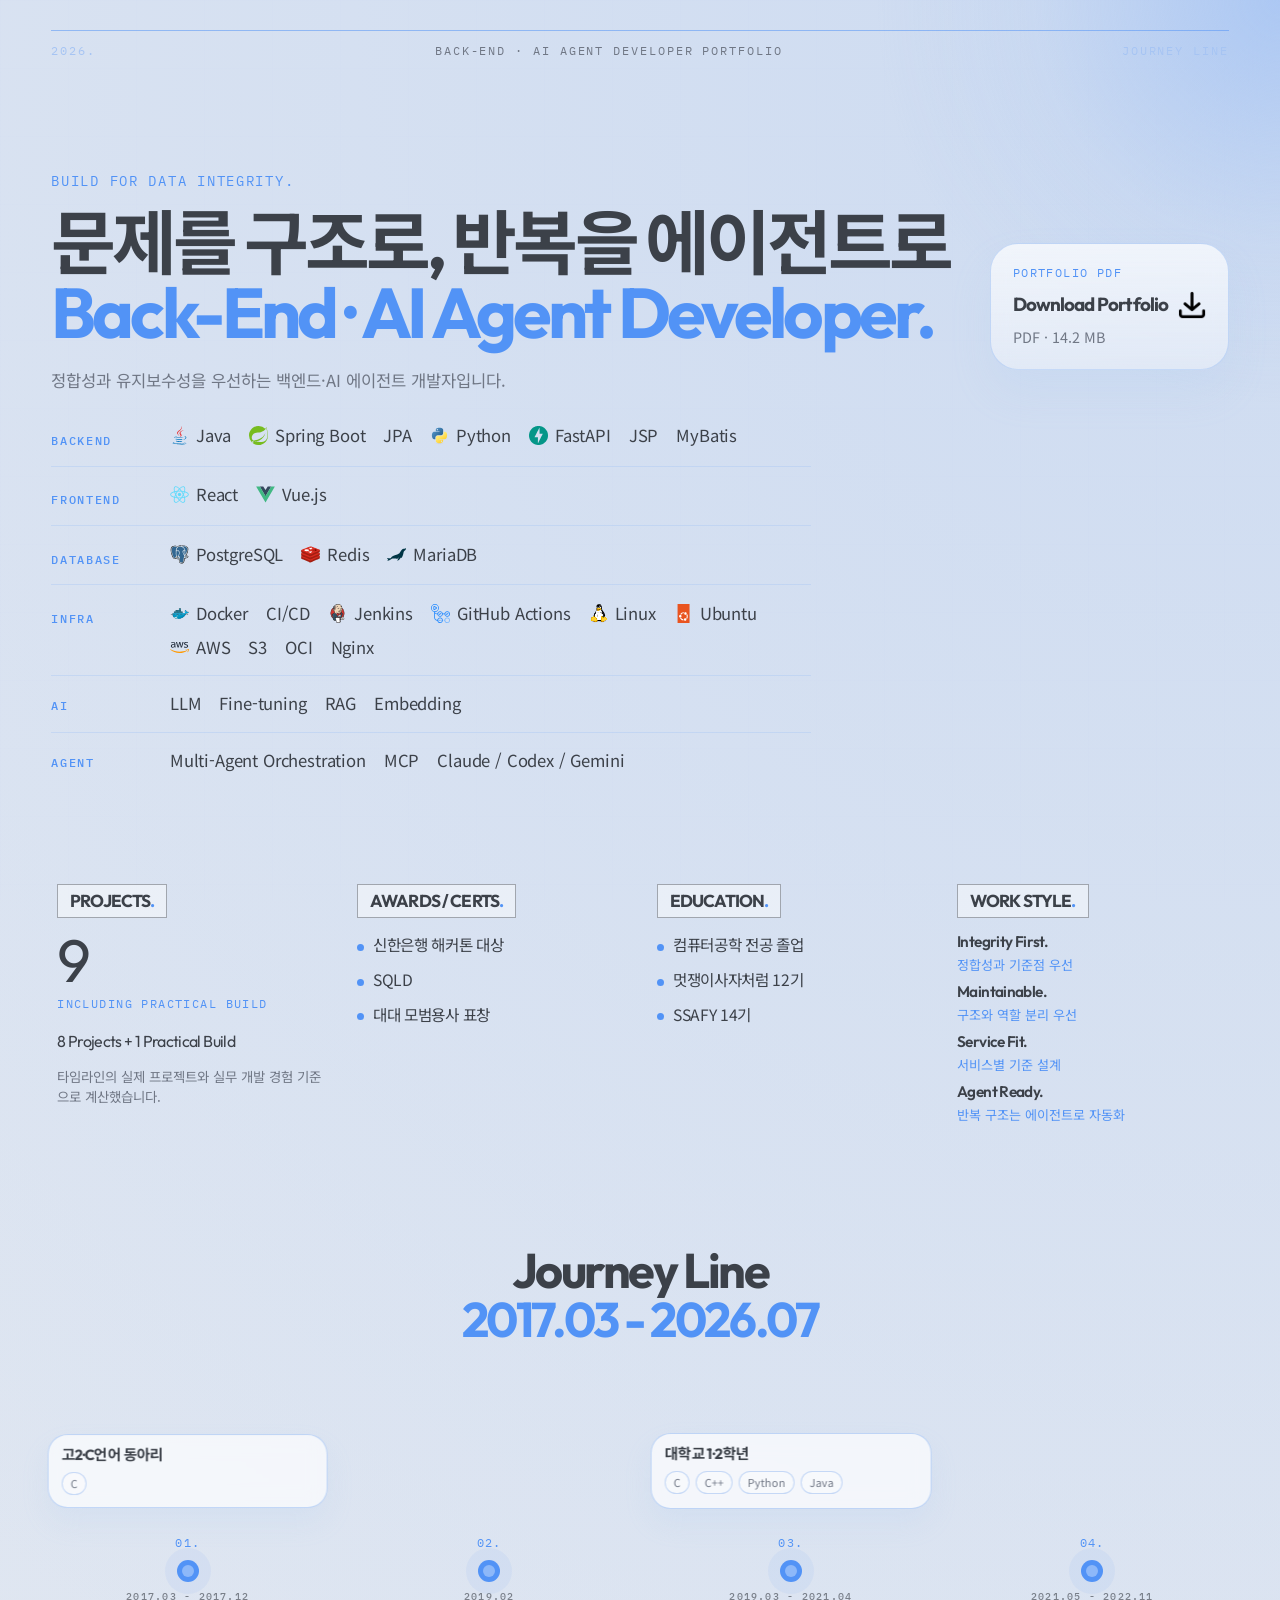
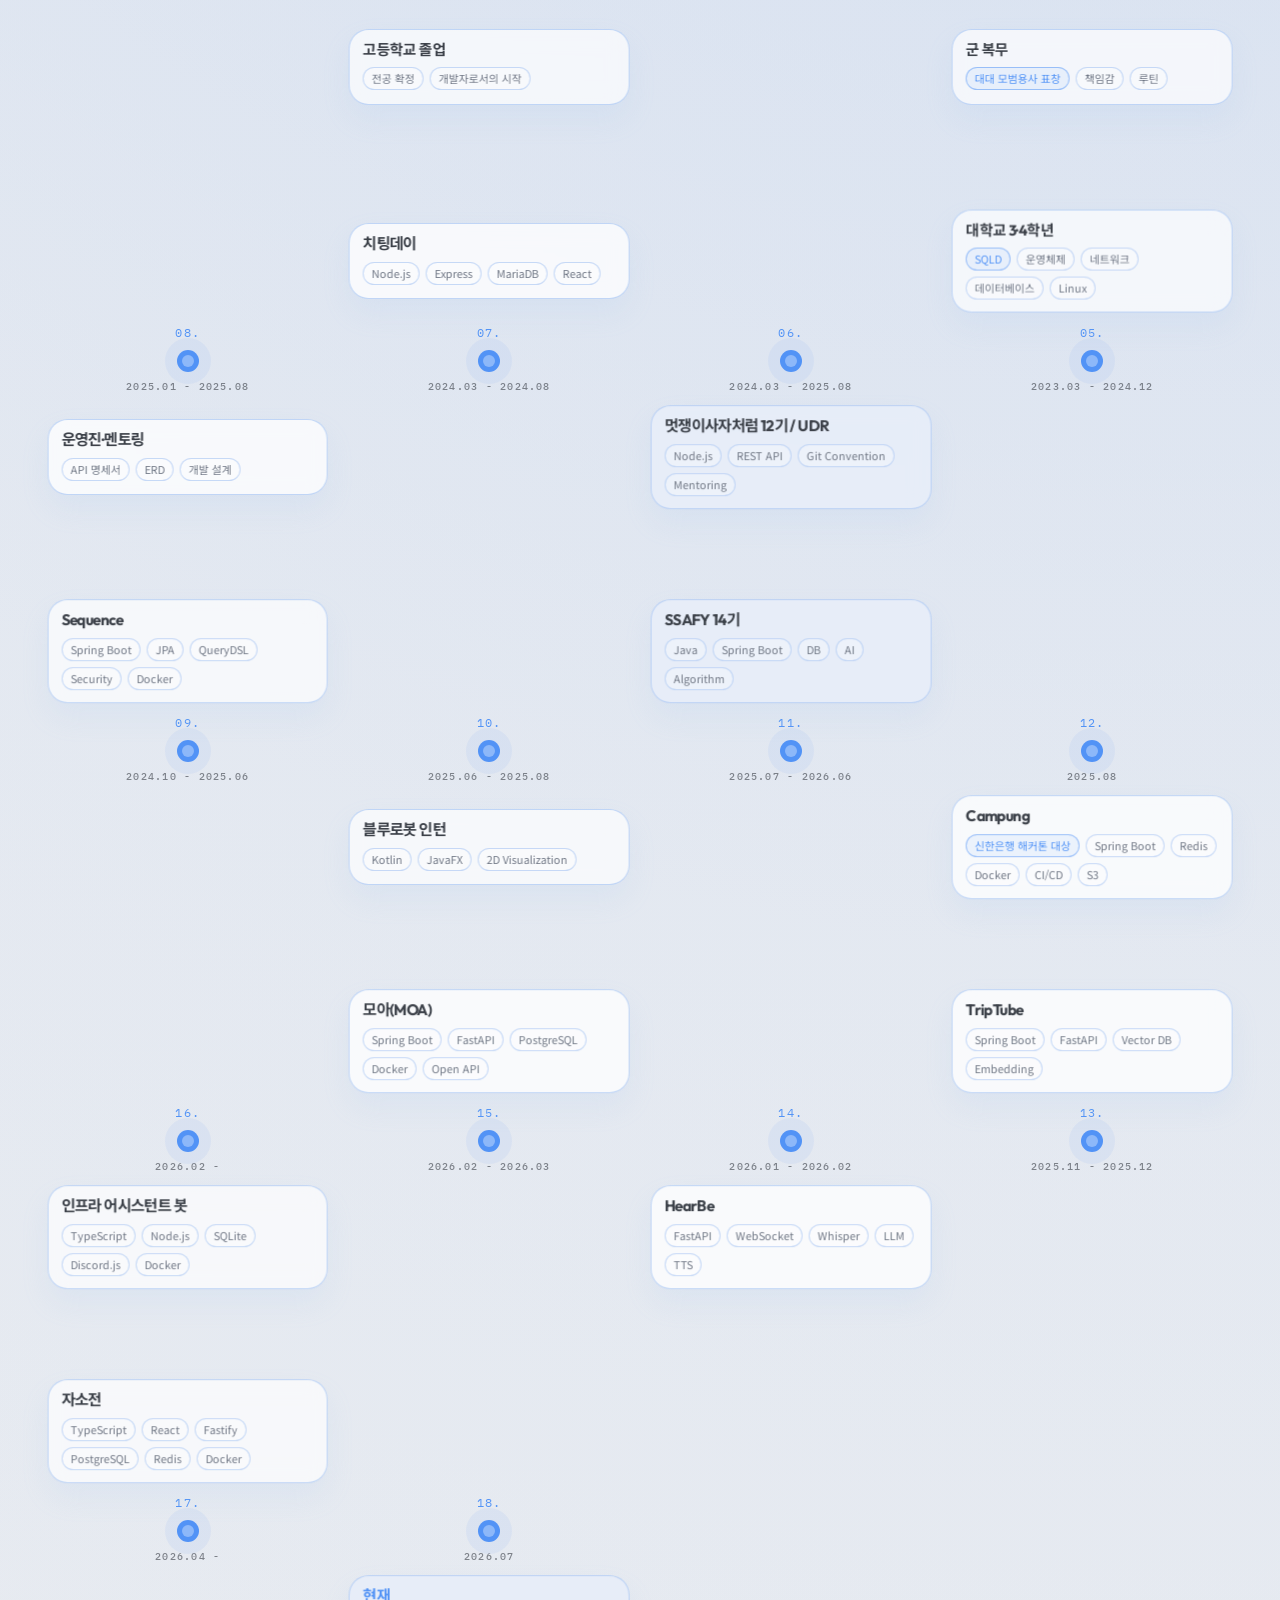
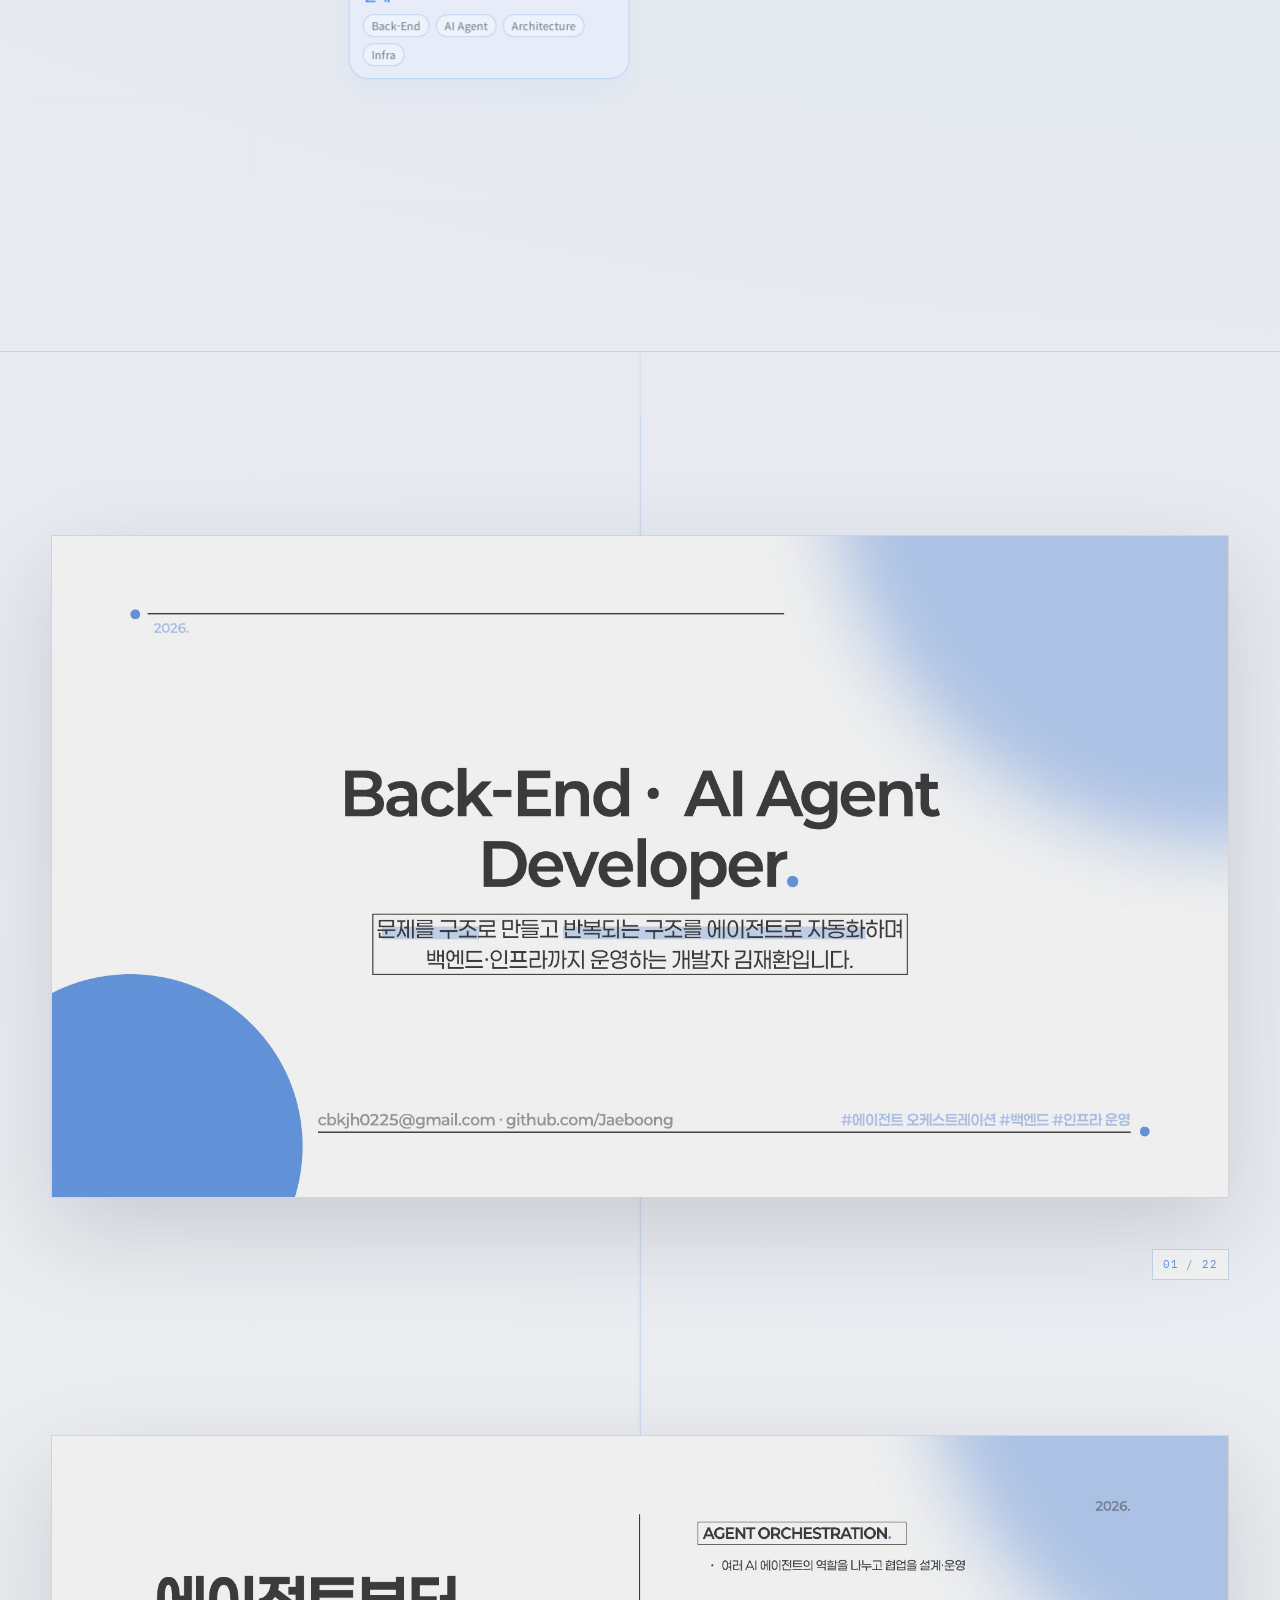
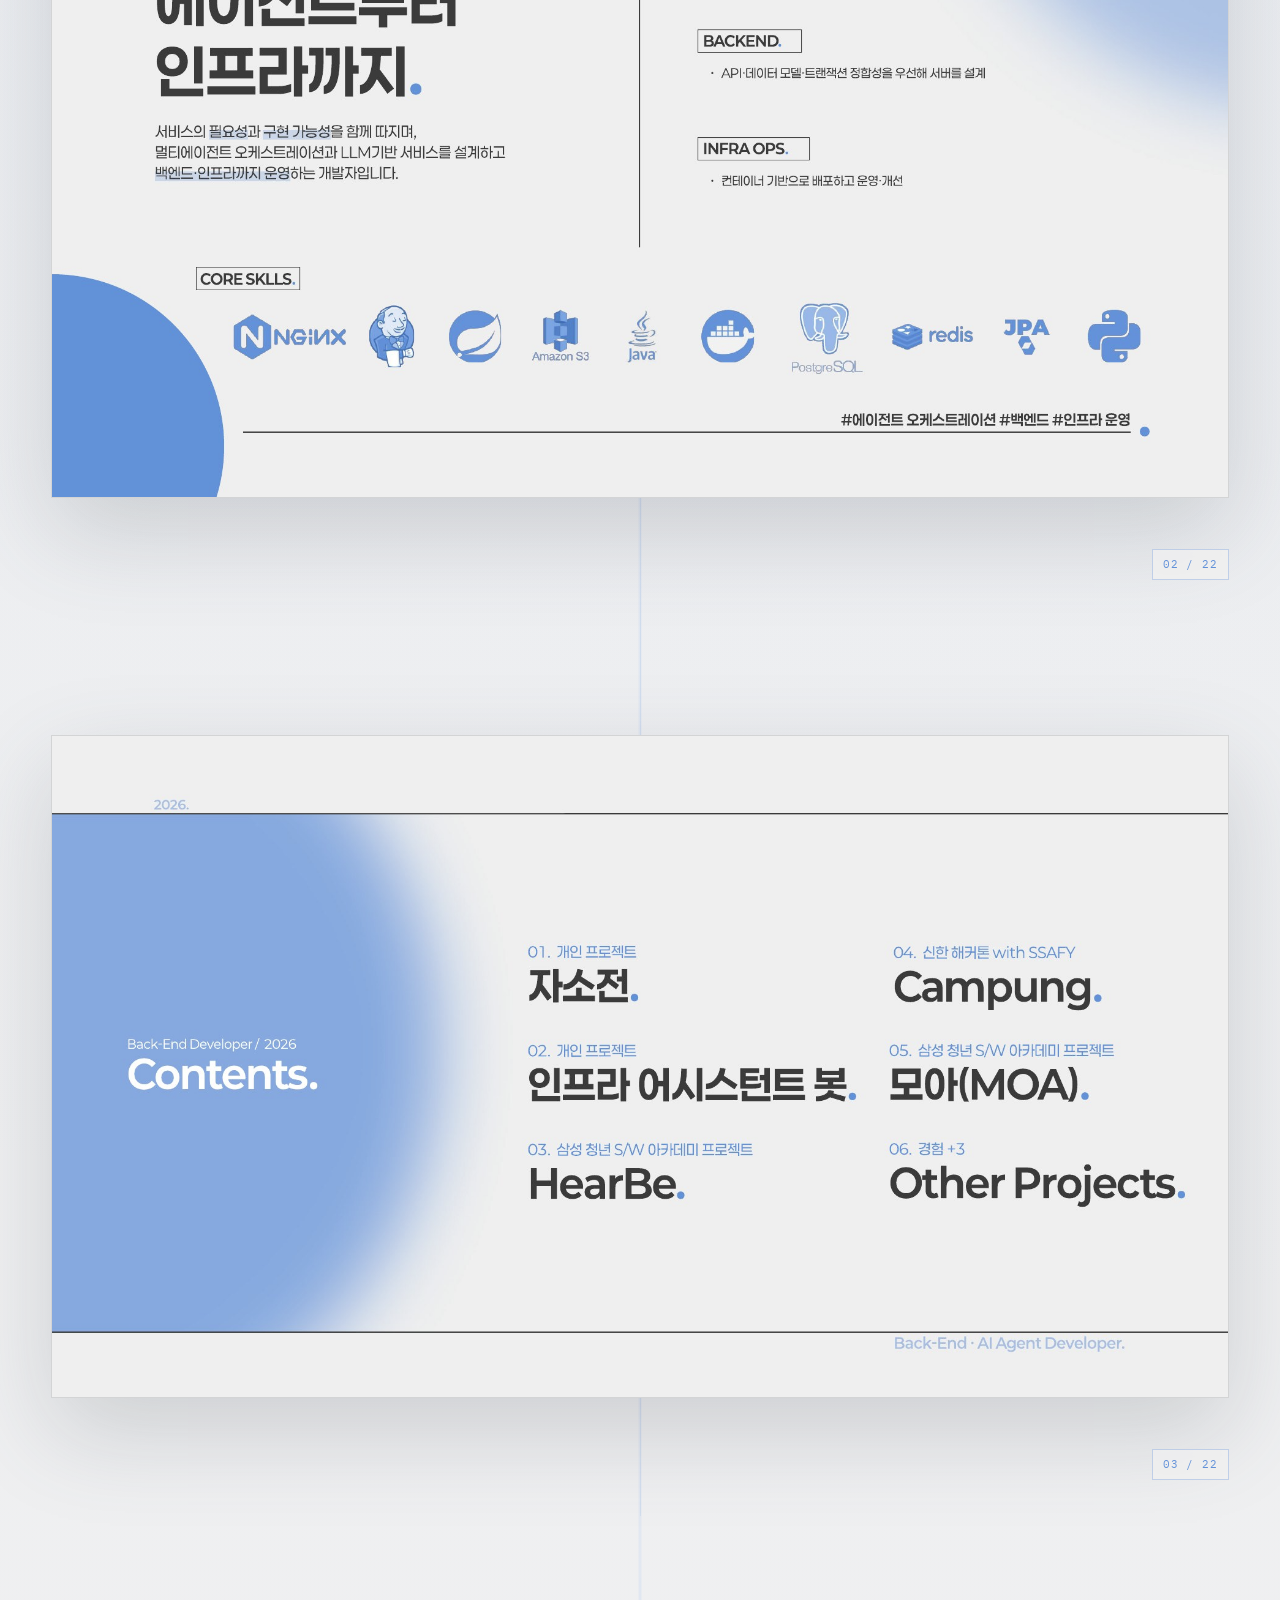
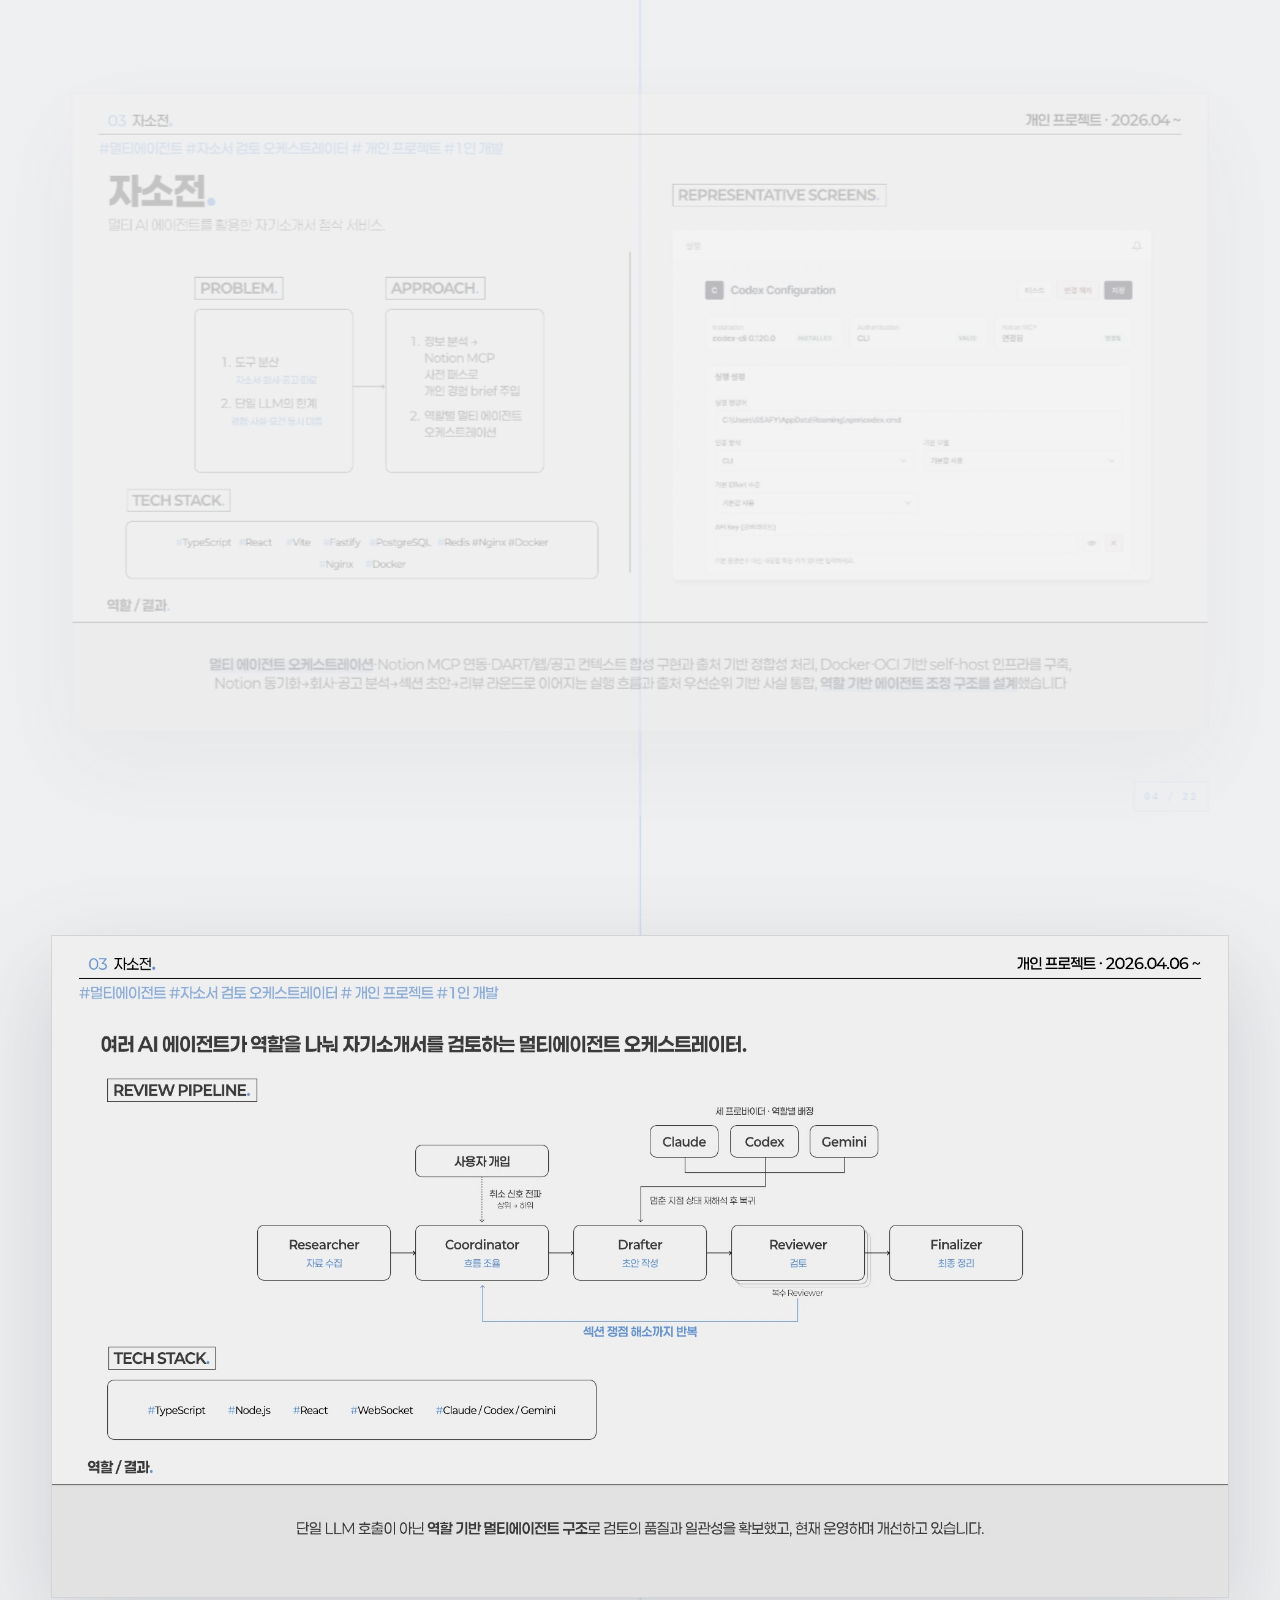
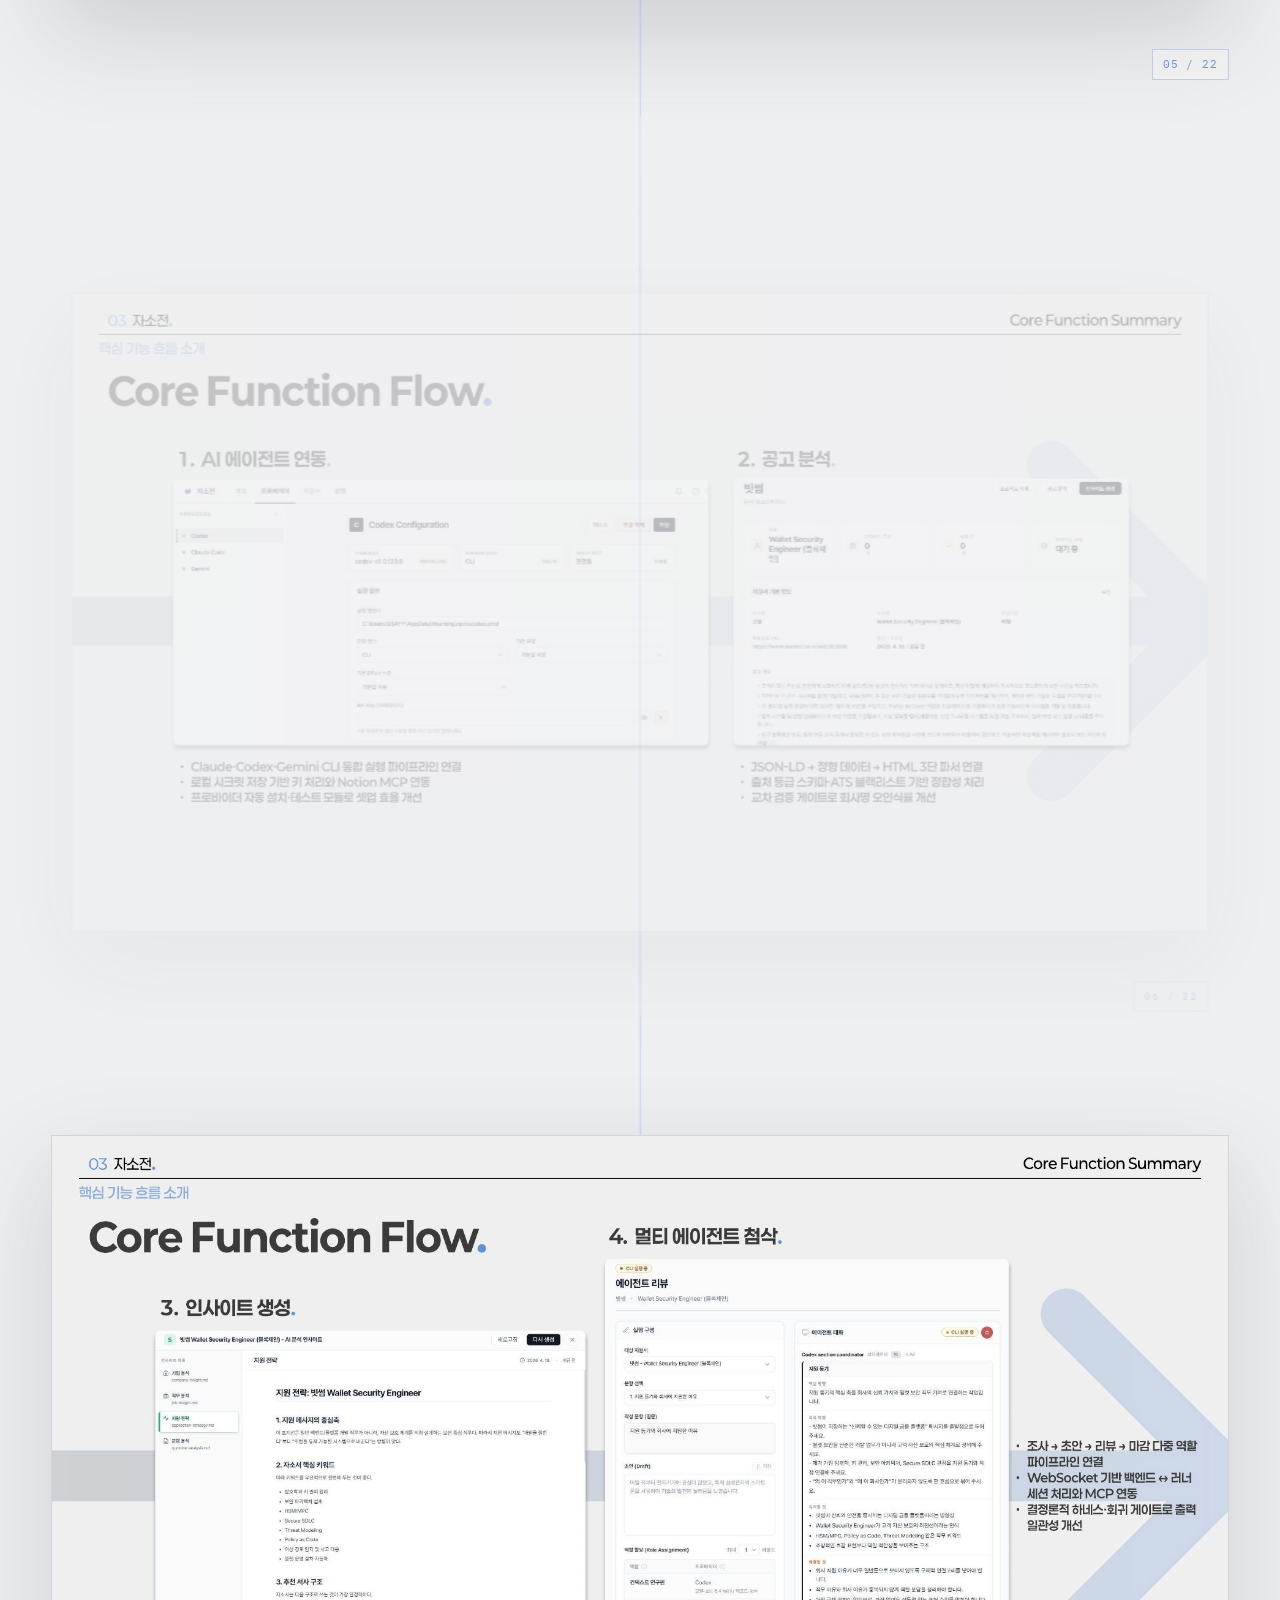
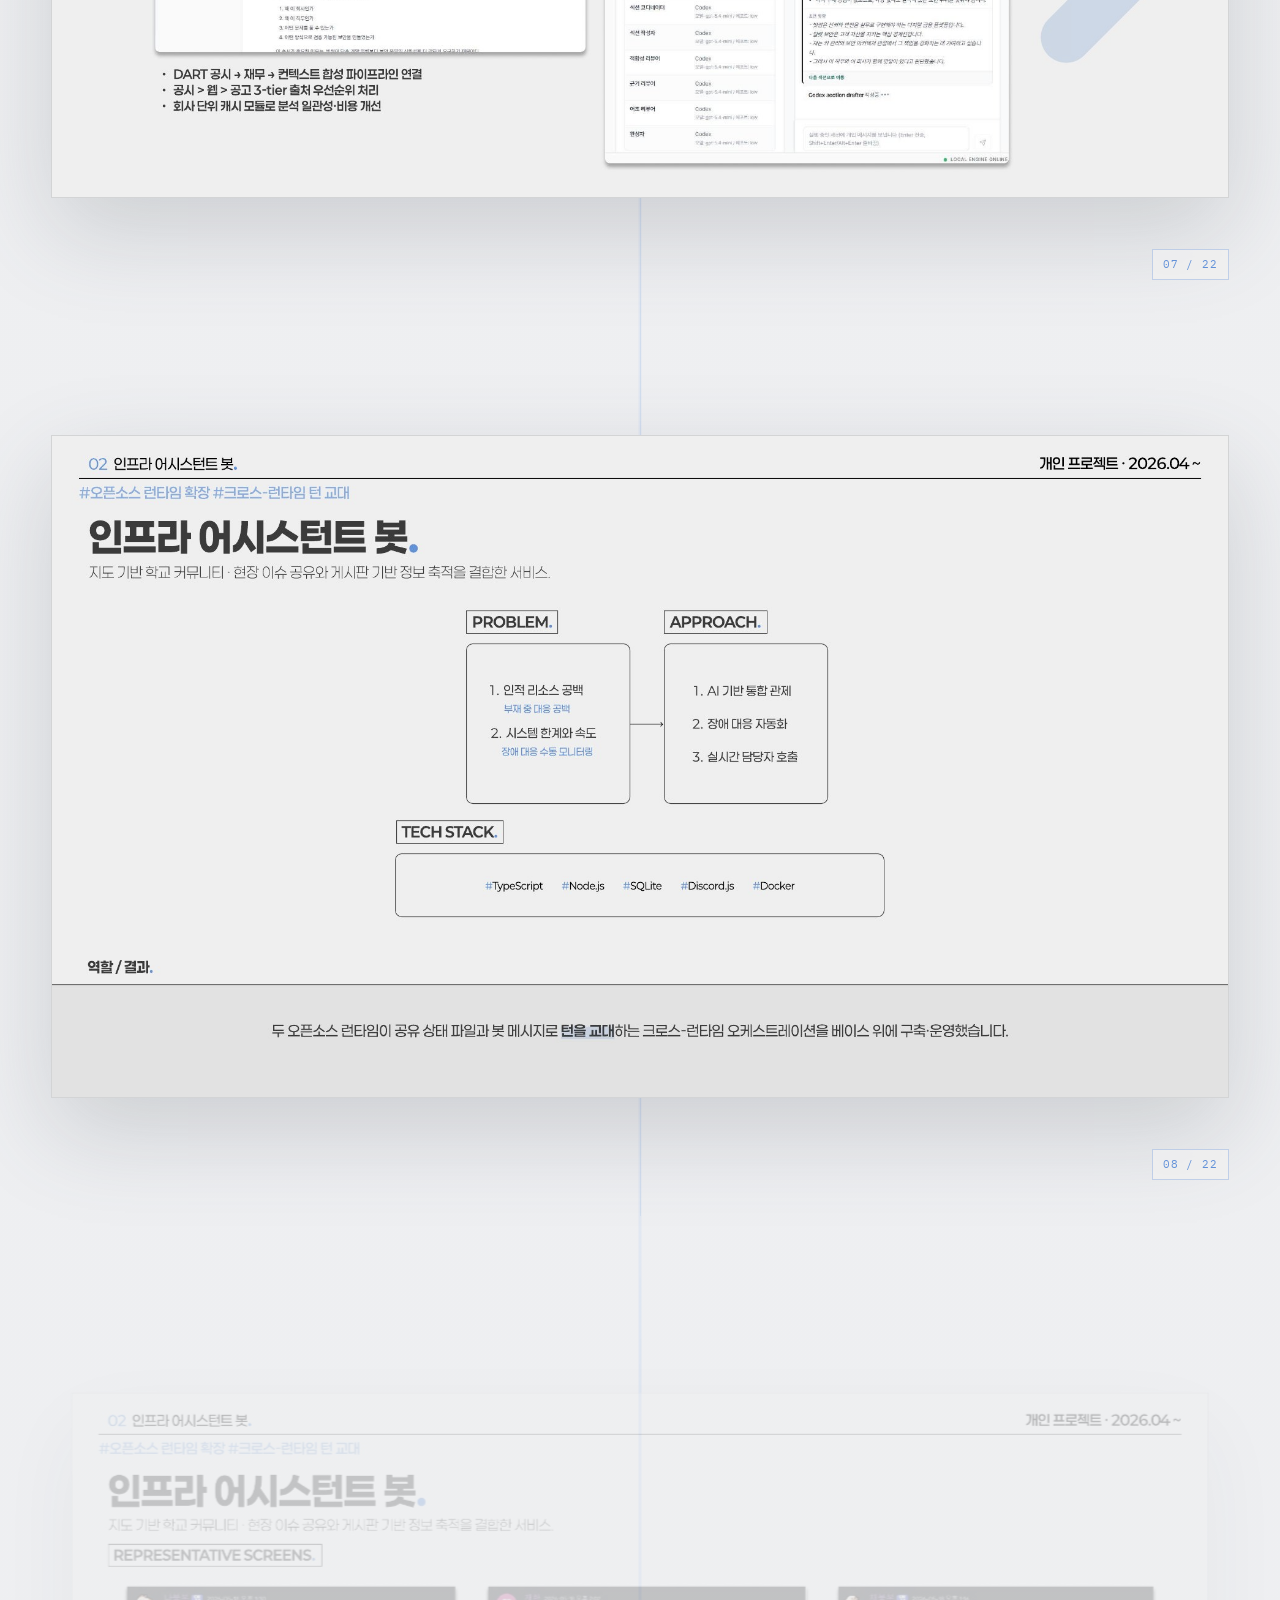
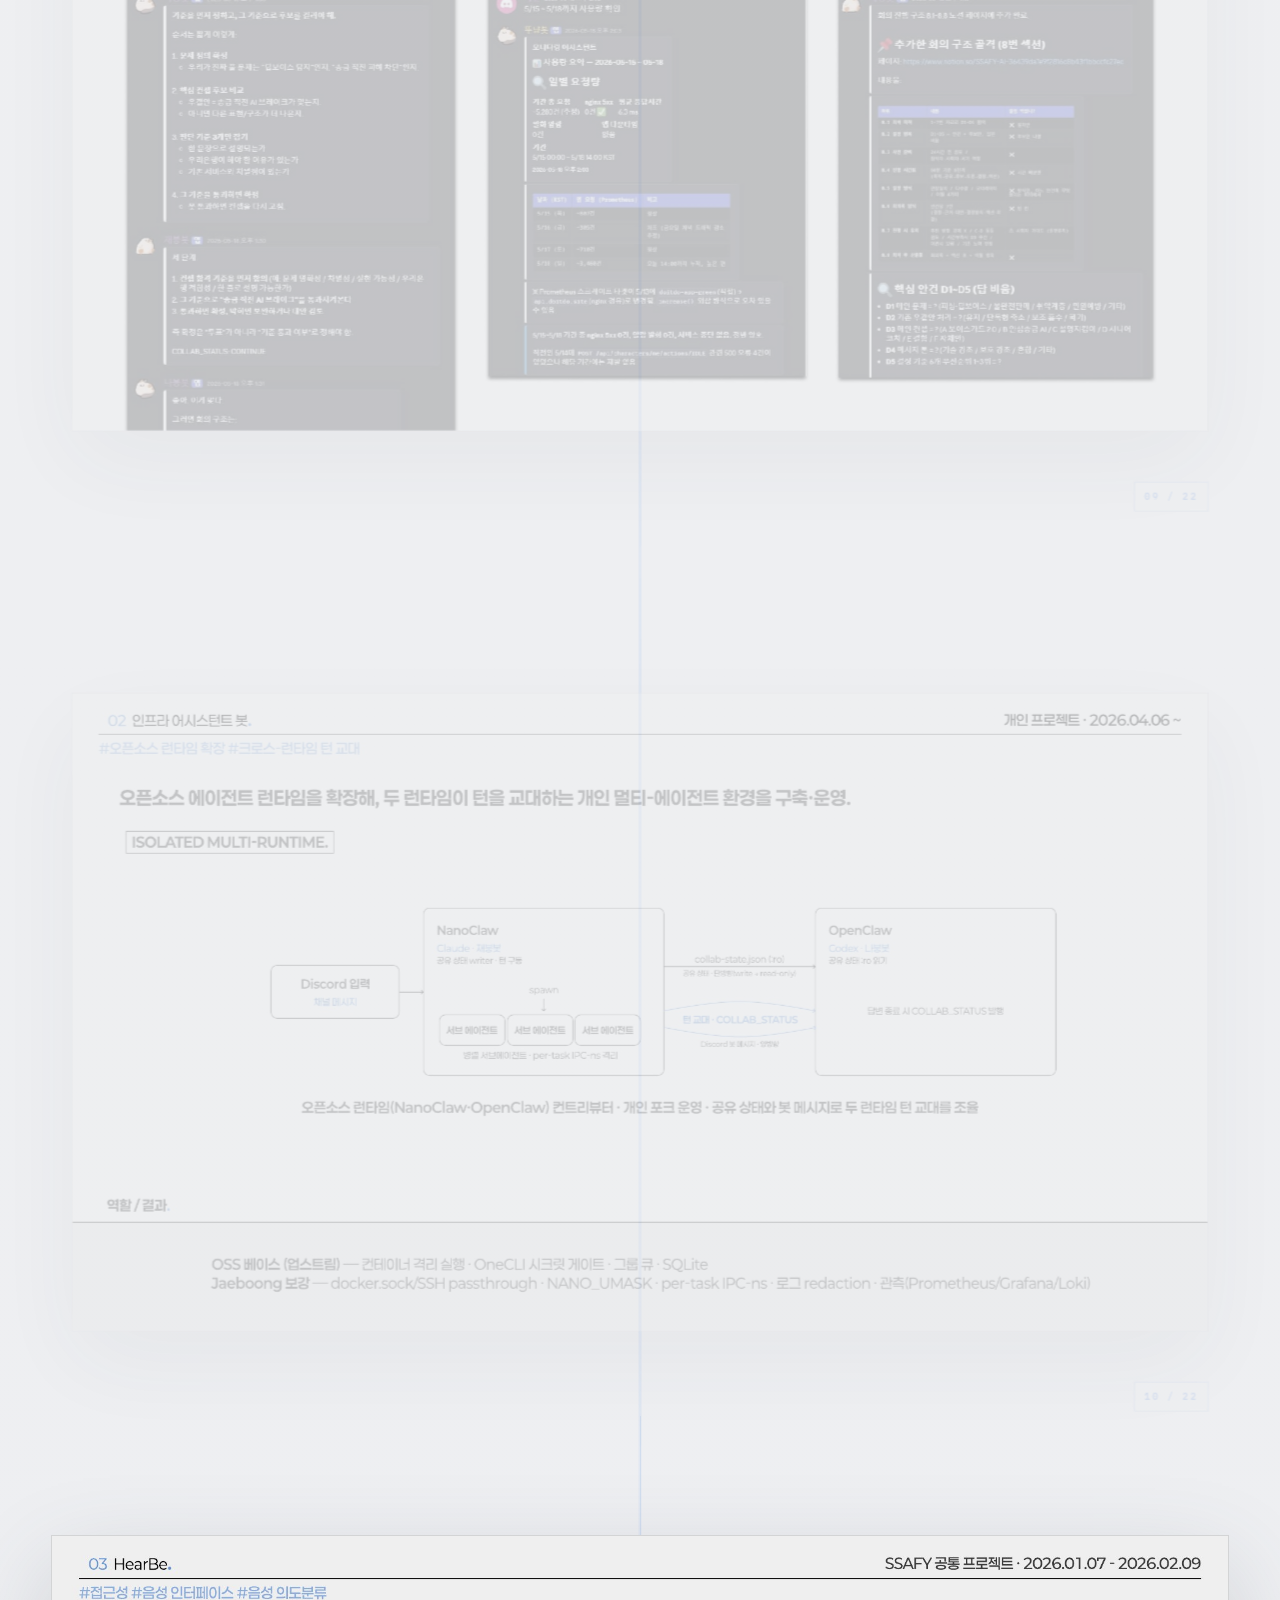
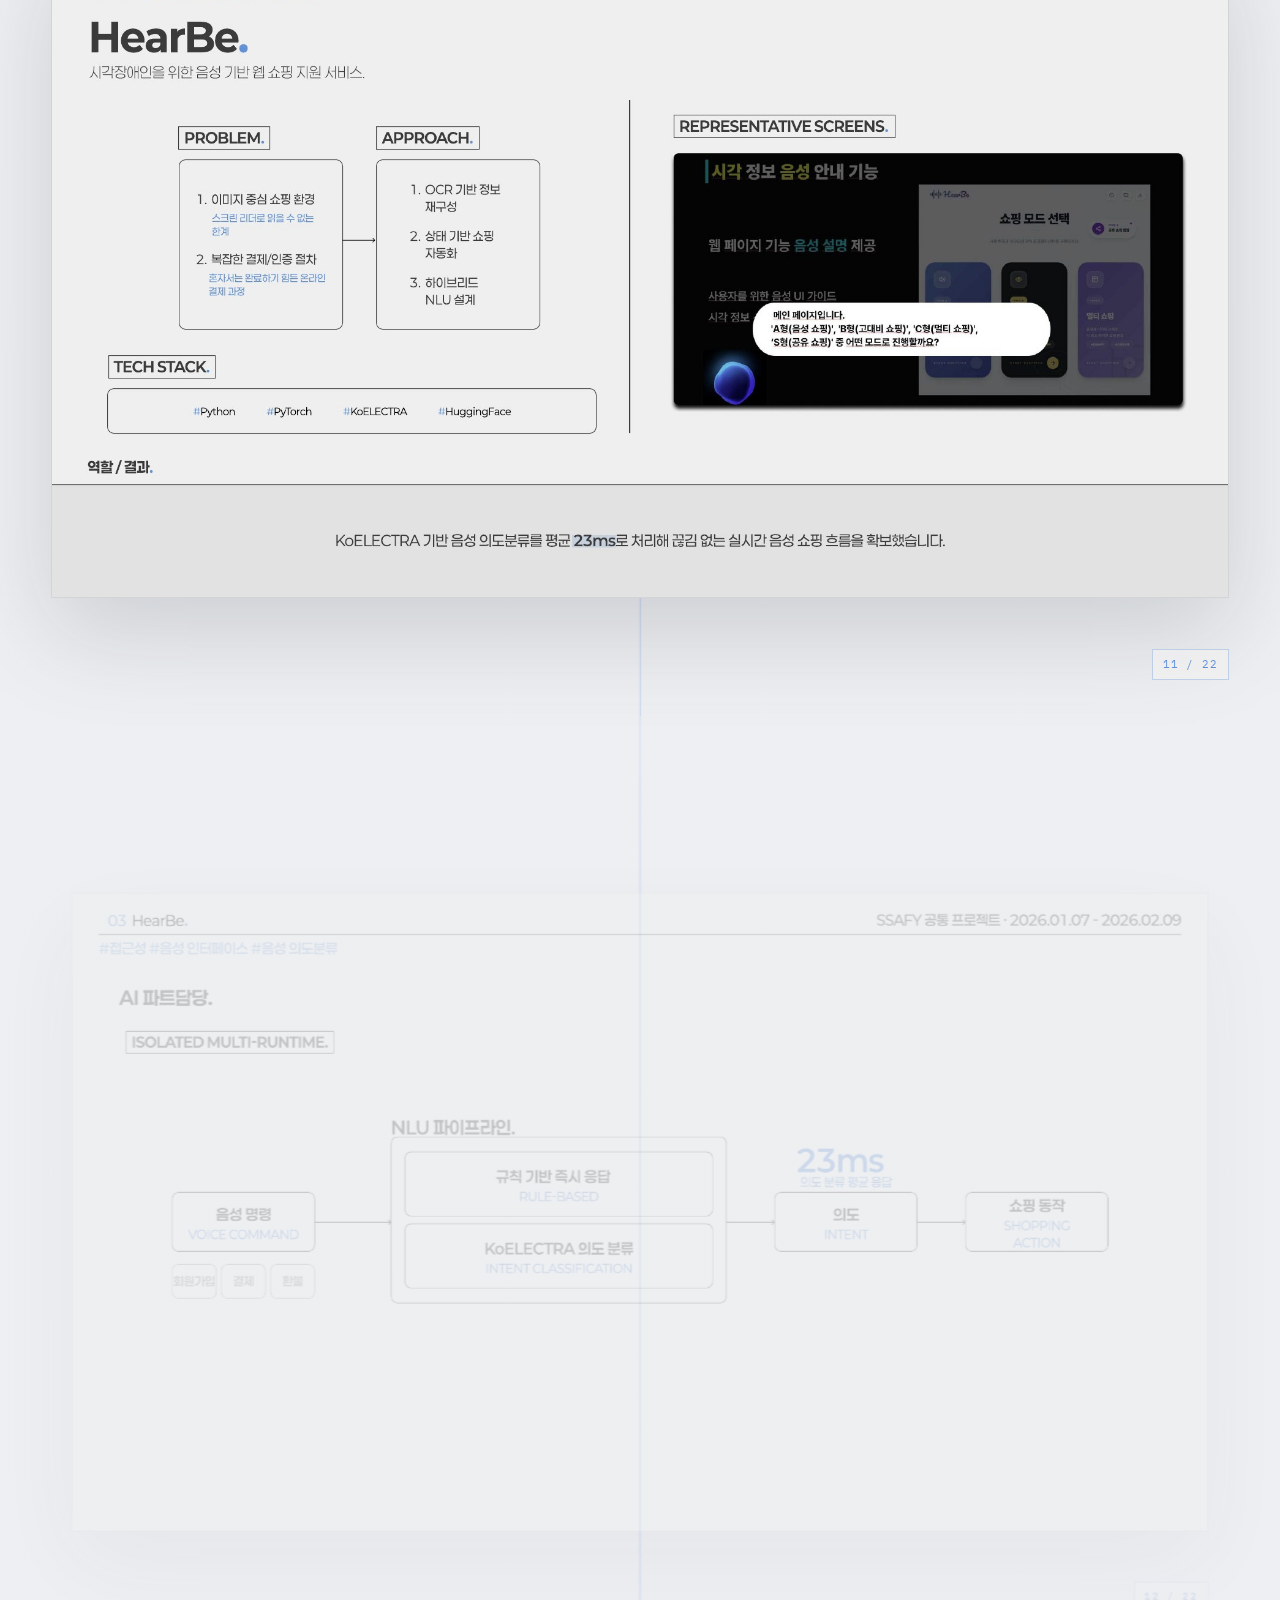
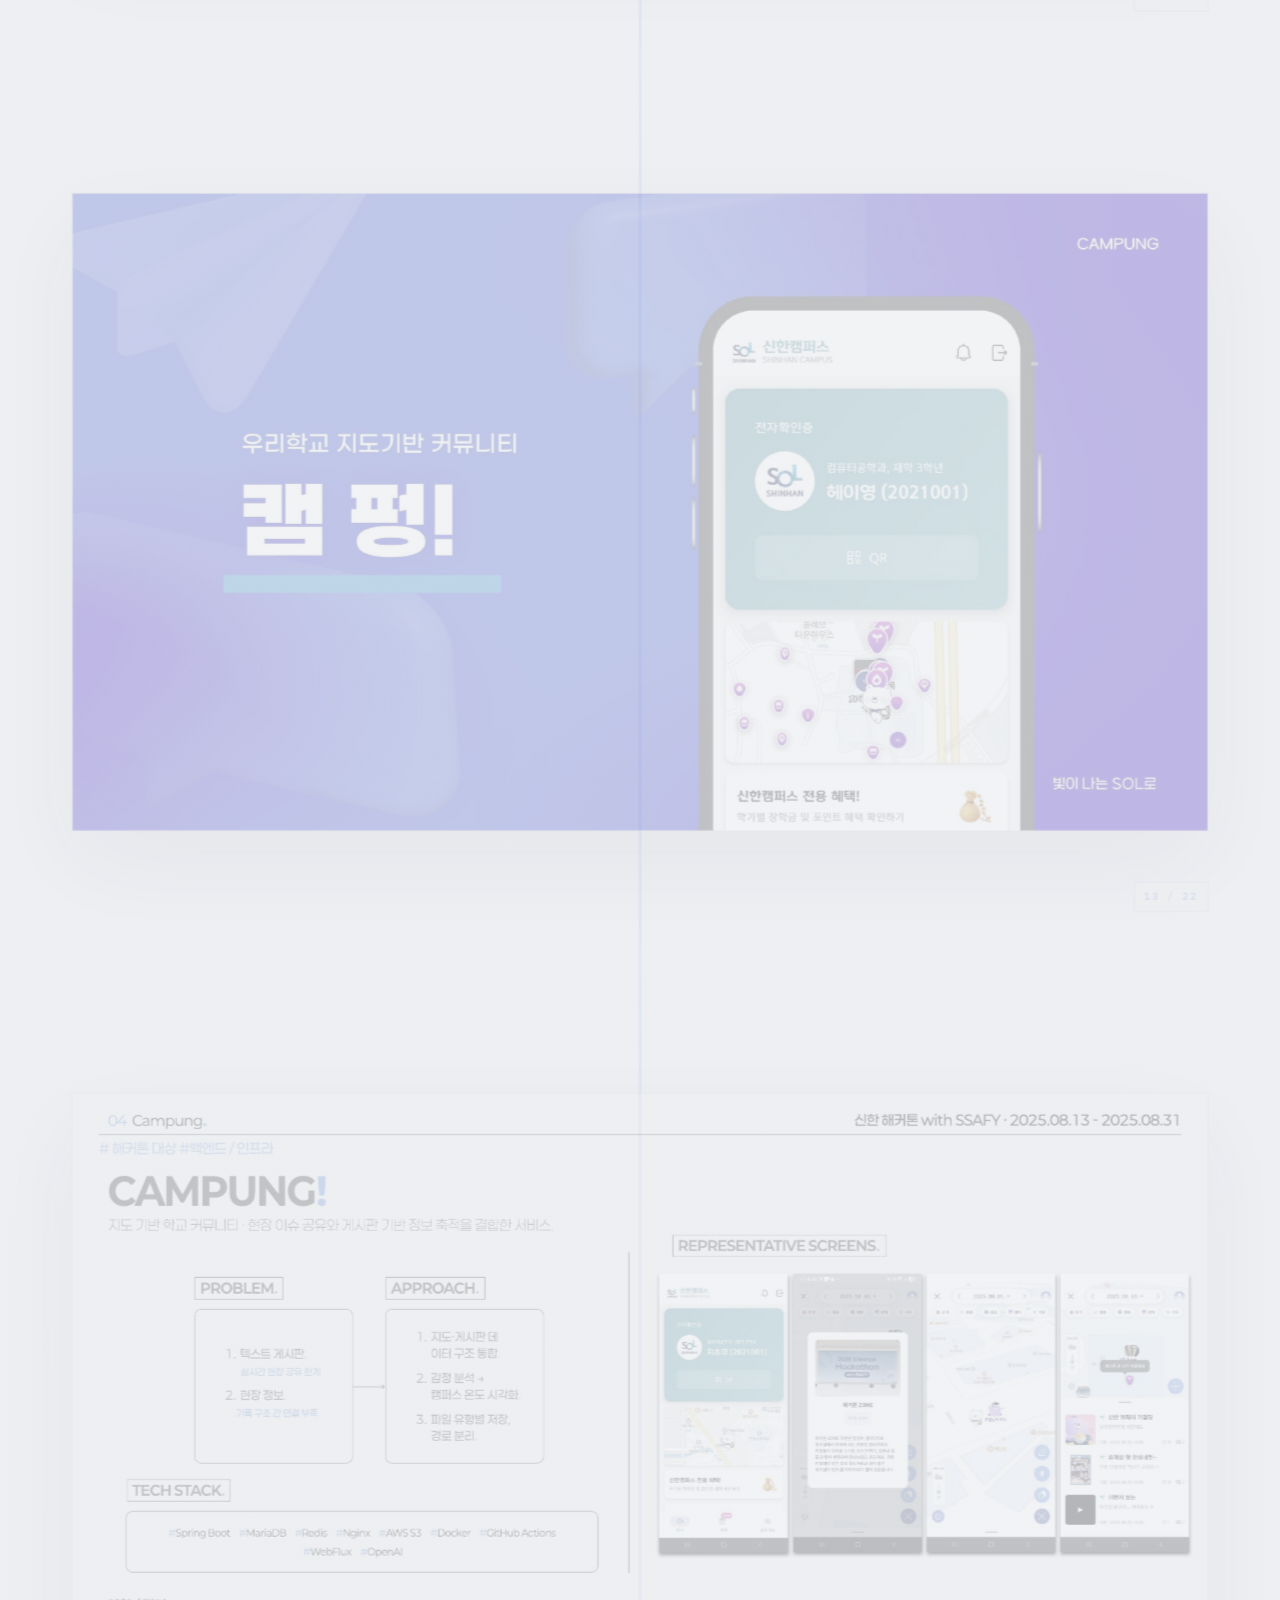
==== commit e0505d19: "fix: remove portfolio slide introduction copy" ====
--- a/index.html
+++ b/index.html
@@ -127,12 +127,7 @@
       <div class="timeline__list" id="timeline-list" role="list"></div>
     </section>
 
-    <section class="slide-portfolio" id="portfolio-slides" aria-labelledby="portfolio-slides-title">
-      <header class="slide-portfolio__header">
-        <p>Portfolio Slides</p>
-        <h2 id="portfolio-slides-title">프로젝트를 슬라이드로 정리했습니다.</h2>
-        <span>아래로 스크롤해 22장의 포트폴리오를 이어서 볼 수 있습니다.</span>
-      </header>
+    <section class="slide-portfolio" id="portfolio-slides" aria-label="포트폴리오 슬라이드">
       <div class="slide-portfolio__list">
         <figure><img src="slides/slide-01.jpg" alt="포트폴리오 슬라이드 1 / 22" width="1920" height="1080" fetchpriority="high"><figcaption>01 / 22</figcaption></figure>
         <figure><img src="slides/slide-02.jpg" alt="포트폴리오 슬라이드 2 / 22" width="1920" height="1080" loading="lazy"><figcaption>02 / 22</figcaption></figure>
--- a/styles/timeline.css
+++ b/styles/timeline.css
@@ -32,6 +32,8 @@
 
 html {
   scroll-behavior: smooth;
+  scroll-snap-type: y proximity;
+  scroll-padding-block: 20px;
 }
 
 body {
@@ -308,68 +310,76 @@
 }
 
 .slide-portfolio {
-  width: min(100%, 1440px);
+  width: 100%;
   margin: 0 auto;
-  padding: clamp(88px, 12vw, 160px) clamp(18px, 4vw, 64px) clamp(90px, 12vw, 160px);
-}
-
-.slide-portfolio__header {
-  max-width: 760px;
-  margin-bottom: clamp(42px, 7vw, 88px);
-}
-
-.slide-portfolio__header p {
-  margin: 0 0 12px;
-  color: var(--blue);
-  font-family: var(--mono);
-  font-size: 0.76rem;
-  letter-spacing: 0.14em;
-  text-transform: uppercase;
-}
-
-.slide-portfolio__header h2 {
-  margin: 0;
-  font-family: var(--display);
-  font-size: clamp(2rem, 4.8vw, 4.6rem);
-  line-height: 1.02;
-  letter-spacing: -0.06em;
-}
-
-.slide-portfolio__header span {
-  display: block;
-  margin-top: 18px;
-  color: var(--ink-soft);
-  font-size: clamp(0.88rem, 1.2vw, 1.04rem);
+  padding: clamp(36px, 5vw, 72px) var(--page-pad) clamp(80px, 10vw, 140px);
+  border-top: 1px solid rgba(82, 147, 246, 0.28);
+  background:
+    linear-gradient(90deg, transparent calc(50% - 1px), rgba(82, 147, 246, 0.1) 50%, transparent calc(50% + 1px));
 }
 
 .slide-portfolio__list {
   display: grid;
-  gap: clamp(32px, 6vw, 84px);
+  gap: 0;
 }
 
 .slide-portfolio figure {
   position: relative;
-  margin: 0;
-  border: 1px solid rgba(60, 65, 73, 0.14);
-  background: #f0f0f0;
-  box-shadow: 0 28px 70px rgba(70, 78, 94, 0.16);
+  width: 100%;
+  min-height: min(100svh, 960px);
+  margin: 0;
+  display: grid;
+  place-items: center;
+  padding: clamp(52px, 8vh, 96px) 0;
+  scroll-snap-align: center;
+  opacity: 0.24;
+  transform: translateY(46px) scale(0.965);
+  filter: saturate(0.72);
+  transition:
+    opacity 600ms cubic-bezier(0.22, 1, 0.36, 1),
+    transform 700ms cubic-bezier(0.22, 1, 0.36, 1),
+    filter 600ms ease;
+}
+
+.slide-portfolio figure::before {
+  content: "";
+  position: absolute;
+  top: 0;
+  bottom: 0;
+  left: 50%;
+  width: 1px;
+  background: rgba(82, 147, 246, 0.12);
+  z-index: -1;
+}
+
+.slide-portfolio figure.is-visible {
+  opacity: 1;
+  transform: translateY(0) scale(1);
+  filter: saturate(1);
 }
 
 .slide-portfolio img {
   display: block;
-  width: 100%;
+  width: min(100%, 1440px, calc((100svh - 150px) * 16 / 9));
   height: auto;
   aspect-ratio: 16 / 9;
+  border: 1px solid rgba(60, 65, 73, 0.16);
+  background: var(--paper);
+  box-shadow: 0 34px 90px rgba(70, 78, 94, 0.2);
 }
 
 .slide-portfolio figcaption {
   position: absolute;
-  right: 0;
-  bottom: -24px;
-  color: var(--ink-soft);
+  right: max(0px, calc((100% - min(100%, 1440px, calc((100svh - 150px) * 16 / 9))) / 2));
+  bottom: clamp(24px, 4vh, 48px);
+  padding: 6px 10px;
+  color: var(--blue);
   font-family: var(--mono);
   font-size: 0.68rem;
   letter-spacing: 0.08em;
+  border: 1px solid rgba(82, 147, 246, 0.34);
+  background: rgba(240, 240, 240, 0.86);
+  backdrop-filter: blur(8px);
 }
 
 .hero__summary {
@@ -991,6 +1001,25 @@
     gap: 7px;
     width: min(100%, 24rem);
   }
+
+  .slide-portfolio {
+    padding-inline: 14px;
+  }
+
+  .slide-portfolio figure {
+    min-height: 52svh;
+    padding: 30px 0 46px;
+    transform: translateY(28px) scale(0.975);
+  }
+
+  .slide-portfolio img {
+    width: 100%;
+  }
+
+  .slide-portfolio figcaption {
+    right: 0;
+    bottom: 14px;
+  }
 }
 
 @media (max-width: 980px) {
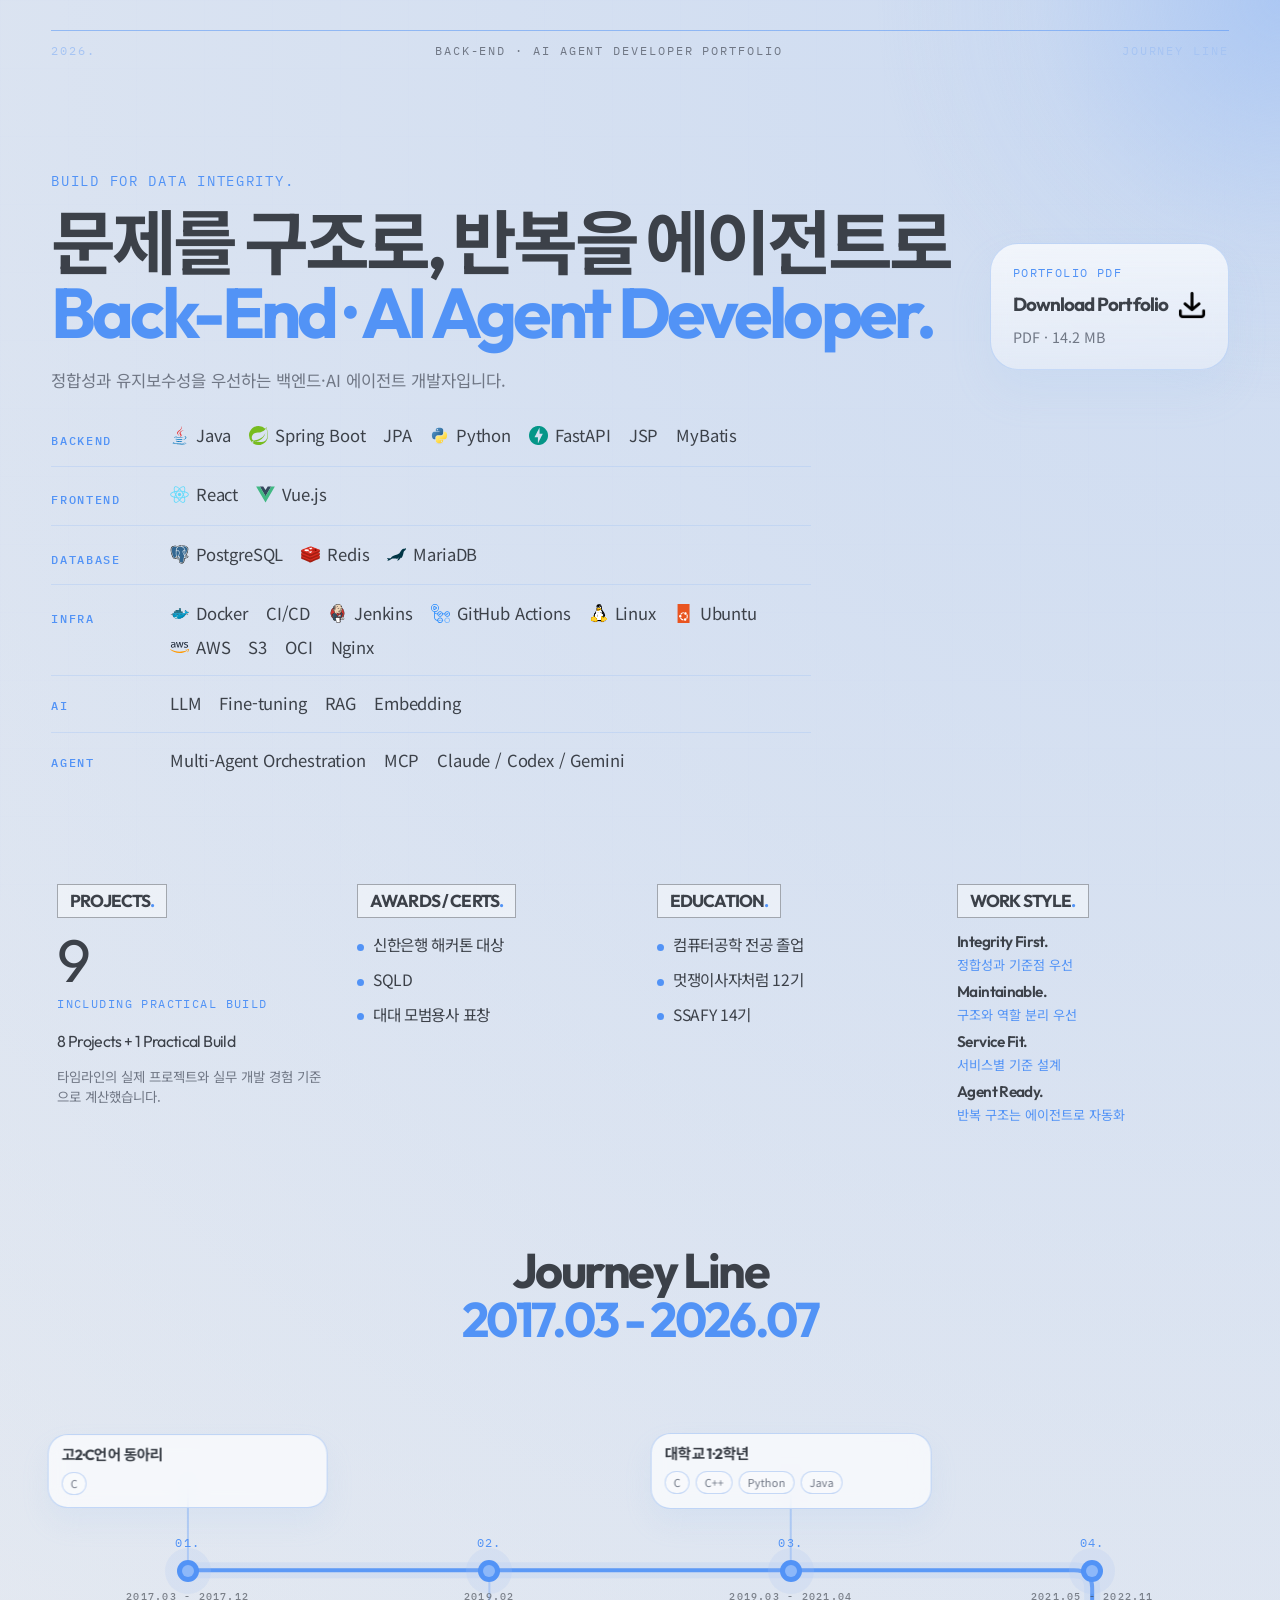
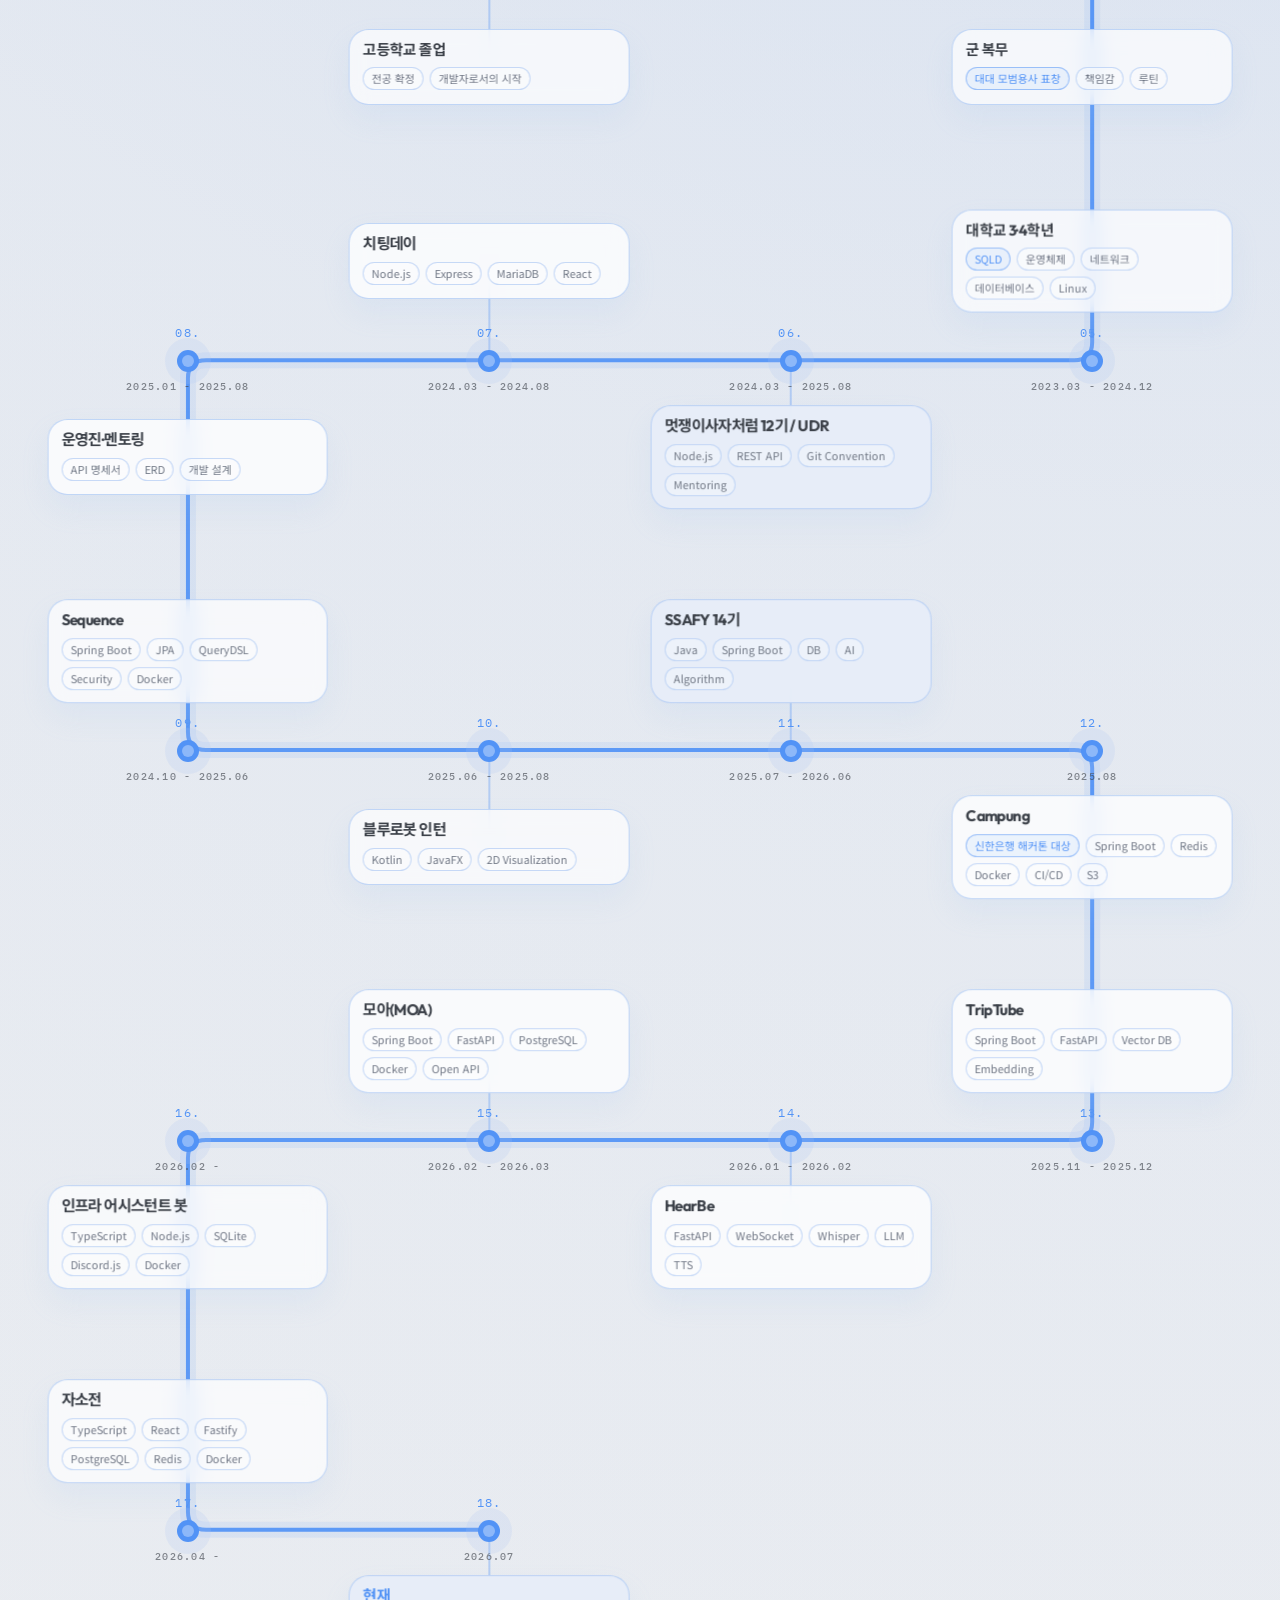
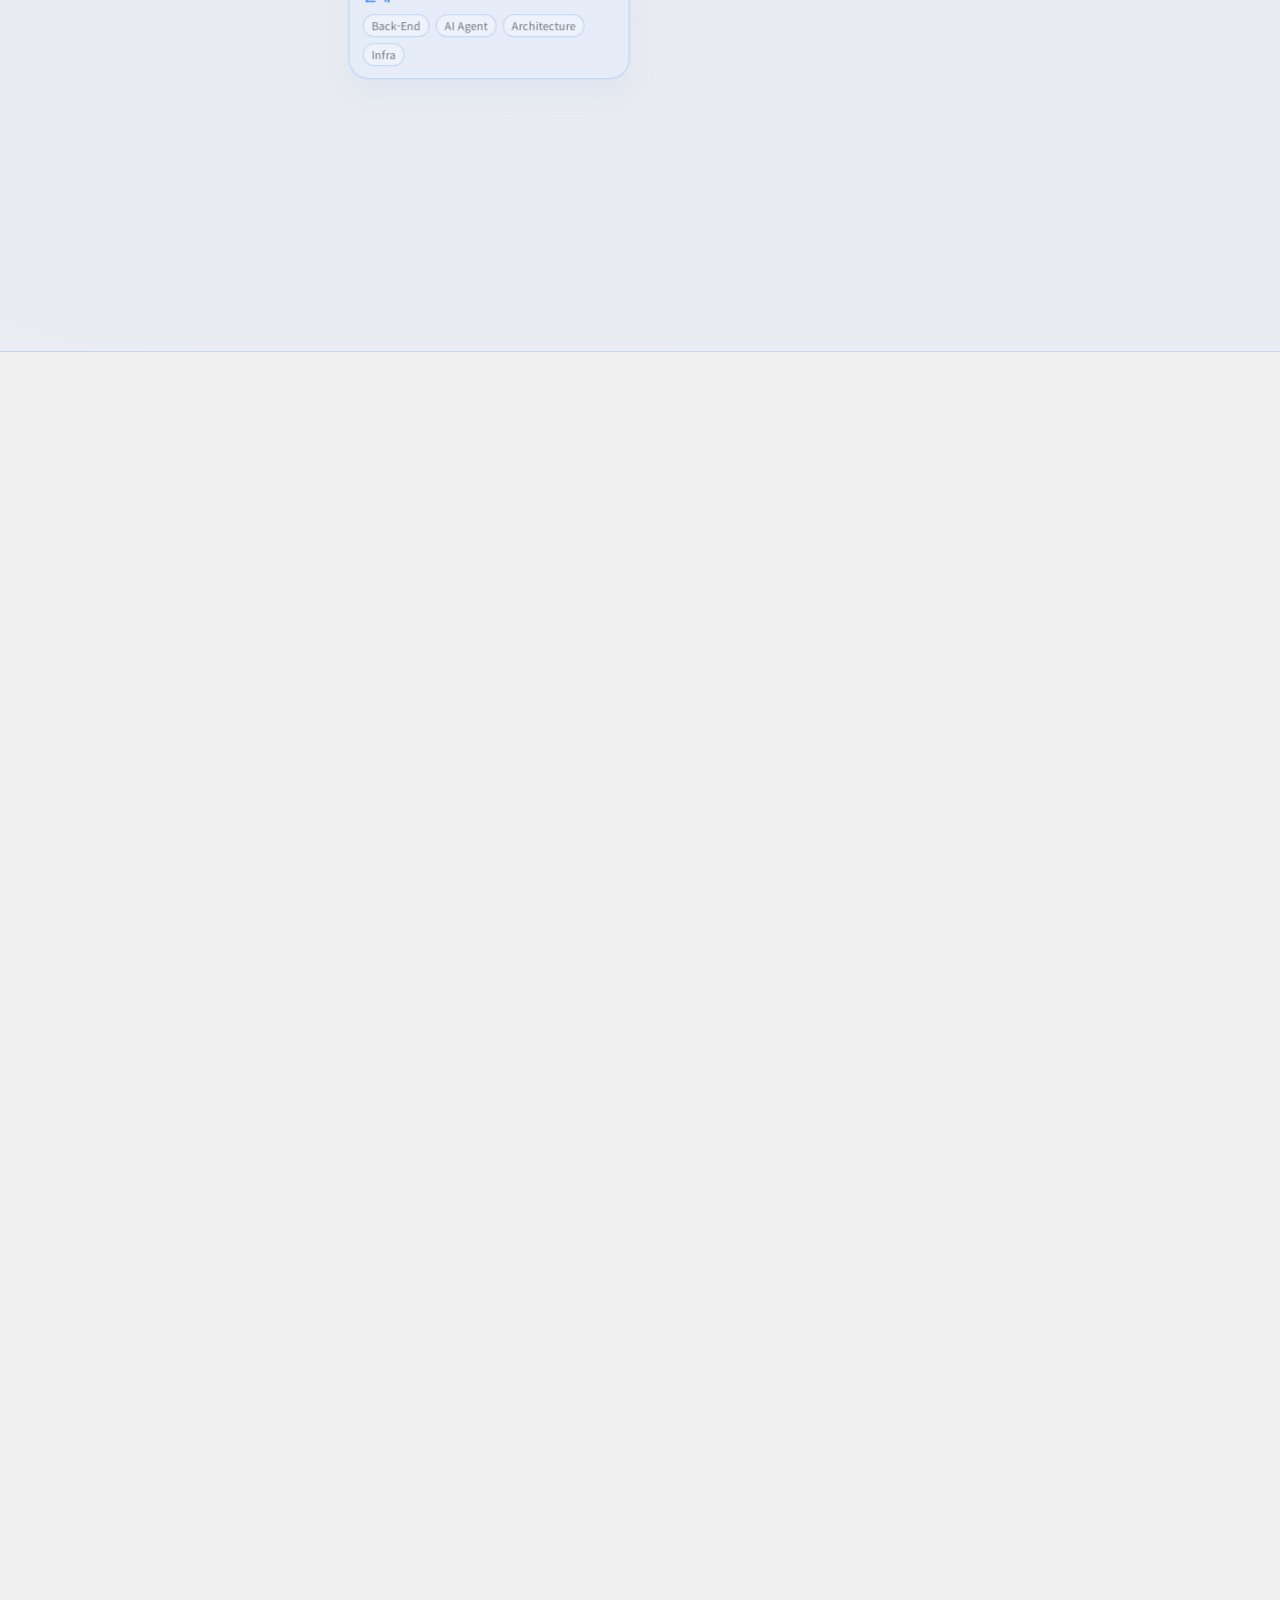
==== commit cf3092d8: "feat: 뉴파워프라즈마 지원용 웹 덱 추가, 프로젝트 인트로 그라데이션 잘림 수정 Co-Authored-By: Claude Sonnet 5 <noreply@anthropic.co" ====
--- a/index.html
+++ b/index.html
@@ -103,7 +103,7 @@
       </div>
 
       <aside class="hero__aside" aria-label="포트폴리오 다운로드">
-        <a class="hero__download" href="data/김재환_AI_Portfolio-14MB.pdf" download="김재환_AI_Portfolio.pdf">
+        <a class="hero__download" href="data/김재환_AI_Portfolio_뉴파워프라즈마.pdf" download="김재환_AI_Portfolio_뉴파워프라즈마.pdf">
           <span class="hero__download-eyebrow">Portfolio PDF</span>
           <span class="hero__download-heading">
             <strong class="hero__download-title">Download Portfolio</strong>
@@ -128,31 +128,14 @@
     </section>
 
     <section class="slide-portfolio" id="portfolio-slides" aria-label="포트폴리오 슬라이드">
-      <div class="slide-portfolio__list">
-        <figure><img src="slides/slide-01.jpg" alt="포트폴리오 슬라이드 1 / 22" width="1920" height="1080" fetchpriority="high"><figcaption>01 / 22</figcaption></figure>
-        <figure><img src="slides/slide-02.jpg" alt="포트폴리오 슬라이드 2 / 22" width="1920" height="1080" loading="lazy"><figcaption>02 / 22</figcaption></figure>
-        <figure><img src="slides/slide-03.jpg" alt="포트폴리오 슬라이드 3 / 22" width="1920" height="1080" loading="lazy"><figcaption>03 / 22</figcaption></figure>
-        <figure><img src="slides/slide-04.jpg" alt="포트폴리오 슬라이드 4 / 22" width="1920" height="1080" loading="lazy"><figcaption>04 / 22</figcaption></figure>
-        <figure><img src="slides/slide-05.jpg" alt="포트폴리오 슬라이드 5 / 22" width="1920" height="1080" loading="lazy"><figcaption>05 / 22</figcaption></figure>
-        <figure><img src="slides/slide-06.jpg" alt="포트폴리오 슬라이드 6 / 22" width="1920" height="1080" loading="lazy"><figcaption>06 / 22</figcaption></figure>
-        <figure><img src="slides/slide-07.jpg" alt="포트폴리오 슬라이드 7 / 22" width="1920" height="1080" loading="lazy"><figcaption>07 / 22</figcaption></figure>
-        <figure><img src="slides/slide-08.jpg" alt="포트폴리오 슬라이드 8 / 22" width="1920" height="1080" loading="lazy"><figcaption>08 / 22</figcaption></figure>
-        <figure><img src="slides/slide-09.jpg" alt="포트폴리오 슬라이드 9 / 22" width="1920" height="1080" loading="lazy"><figcaption>09 / 22</figcaption></figure>
-        <figure><img src="slides/slide-10.jpg" alt="포트폴리오 슬라이드 10 / 22" width="1920" height="1080" loading="lazy"><figcaption>10 / 22</figcaption></figure>
-        <figure><img src="slides/slide-11.jpg" alt="포트폴리오 슬라이드 11 / 22" width="1920" height="1080" loading="lazy"><figcaption>11 / 22</figcaption></figure>
-        <figure><img src="slides/slide-12.jpg" alt="포트폴리오 슬라이드 12 / 22" width="1920" height="1080" loading="lazy"><figcaption>12 / 22</figcaption></figure>
-        <figure><img src="slides/slide-13.jpg" alt="포트폴리오 슬라이드 13 / 22" width="1920" height="1080" loading="lazy"><figcaption>13 / 22</figcaption></figure>
-        <figure><img src="slides/slide-14.jpg" alt="포트폴리오 슬라이드 14 / 22" width="1920" height="1080" loading="lazy"><figcaption>14 / 22</figcaption></figure>
-        <figure><img src="slides/slide-15.jpg" alt="포트폴리오 슬라이드 15 / 22" width="1920" height="1080" loading="lazy"><figcaption>15 / 22</figcaption></figure>
-        <figure><img src="slides/slide-16.jpg" alt="포트폴리오 슬라이드 16 / 22" width="1920" height="1080" loading="lazy"><figcaption>16 / 22</figcaption></figure>
-        <figure><img src="slides/slide-17.jpg" alt="포트폴리오 슬라이드 17 / 22" width="1920" height="1080" loading="lazy"><figcaption>17 / 22</figcaption></figure>
-        <figure><img src="slides/slide-18.jpg" alt="포트폴리오 슬라이드 18 / 22" width="1920" height="1080" loading="lazy"><figcaption>18 / 22</figcaption></figure>
-        <figure><img src="slides/slide-19.jpg" alt="포트폴리오 슬라이드 19 / 22" width="1920" height="1080" loading="lazy"><figcaption>19 / 22</figcaption></figure>
-        <figure><img src="slides/slide-20.jpg" alt="포트폴리오 슬라이드 20 / 22" width="1920" height="1080" loading="lazy"><figcaption>20 / 22</figcaption></figure>
-        <figure><img src="slides/slide-21.jpg" alt="포트폴리오 슬라이드 21 / 22" width="1920" height="1080" loading="lazy"><figcaption>21 / 22</figcaption></figure>
-        <figure><img src="slides/slide-22.jpg" alt="포트폴리오 슬라이드 22 / 22" width="1920" height="1080" loading="lazy"><figcaption>22 / 22</figcaption></figure>
-      </div>
+      <iframe class="slide-portfolio__html" src="variants/newpowerplasma/?scroll=1" title="김재환 뉴파워프라즈마 지원 포트폴리오" loading="lazy"></iframe>
     </section>
   </main>
+  <script>
+    window.addEventListener('message', (event) => {
+      if (event.origin !== window.location.origin || event.data?.type !== 'pf-scroll-height') return;
+      document.querySelector('.slide-portfolio__html').style.height = `${event.data.height}px`;
+    });
+  </script>
 </body>
 </html>
--- a/styles/timeline.css
+++ b/styles/timeline.css
@@ -312,74 +312,17 @@
 .slide-portfolio {
   width: 100%;
   margin: 0 auto;
-  padding: clamp(36px, 5vw, 72px) var(--page-pad) clamp(80px, 10vw, 140px);
+  padding: 0;
   border-top: 1px solid rgba(82, 147, 246, 0.28);
-  background:
-    linear-gradient(90deg, transparent calc(50% - 1px), rgba(82, 147, 246, 0.1) 50%, transparent calc(50% + 1px));
-}
-
-.slide-portfolio__list {
-  display: grid;
-  gap: 0;
-}
-
-.slide-portfolio figure {
-  position: relative;
+  background: var(--paper);
+}
+
+.slide-portfolio__html {
+  display: block;
   width: 100%;
-  min-height: min(100svh, 960px);
-  margin: 0;
-  display: grid;
-  place-items: center;
-  padding: clamp(52px, 8vh, 96px) 0;
-  scroll-snap-align: center;
-  opacity: 0.24;
-  transform: translateY(46px) scale(0.965);
-  filter: saturate(0.72);
-  transition:
-    opacity 600ms cubic-bezier(0.22, 1, 0.36, 1),
-    transform 700ms cubic-bezier(0.22, 1, 0.36, 1),
-    filter 600ms ease;
-}
-
-.slide-portfolio figure::before {
-  content: "";
-  position: absolute;
-  top: 0;
-  bottom: 0;
-  left: 50%;
-  width: 1px;
-  background: rgba(82, 147, 246, 0.12);
-  z-index: -1;
-}
-
-.slide-portfolio figure.is-visible {
-  opacity: 1;
-  transform: translateY(0) scale(1);
-  filter: saturate(1);
-}
-
-.slide-portfolio img {
-  display: block;
-  width: min(100%, 1440px, calc((100svh - 150px) * 16 / 9));
-  height: auto;
-  aspect-ratio: 16 / 9;
-  border: 1px solid rgba(60, 65, 73, 0.16);
+  height: 1237.5vw;
+  border: 0;
   background: var(--paper);
-  box-shadow: 0 34px 90px rgba(70, 78, 94, 0.2);
-}
-
-.slide-portfolio figcaption {
-  position: absolute;
-  right: max(0px, calc((100% - min(100%, 1440px, calc((100svh - 150px) * 16 / 9))) / 2));
-  bottom: clamp(24px, 4vh, 48px);
-  padding: 6px 10px;
-  color: var(--blue);
-  font-family: var(--mono);
-  font-size: 0.68rem;
-  letter-spacing: 0.08em;
-  border: 1px solid rgba(82, 147, 246, 0.34);
-  background: rgba(240, 240, 240, 0.86);
-  backdrop-filter: blur(8px);
 }
 
 .hero__summary {
@@ -1003,23 +946,9 @@
   }
 
   .slide-portfolio {
-    padding-inline: 14px;
-  }
-
-  .slide-portfolio figure {
-    min-height: 52svh;
-    padding: 30px 0 46px;
-    transform: translateY(28px) scale(0.975);
-  }
-
-  .slide-portfolio img {
-    width: 100%;
-  }
-
-  .slide-portfolio figcaption {
-    right: 0;
-    bottom: 14px;
-  }
+    padding: 0;
+  }
+
 }
 
 @media (max-width: 980px) {
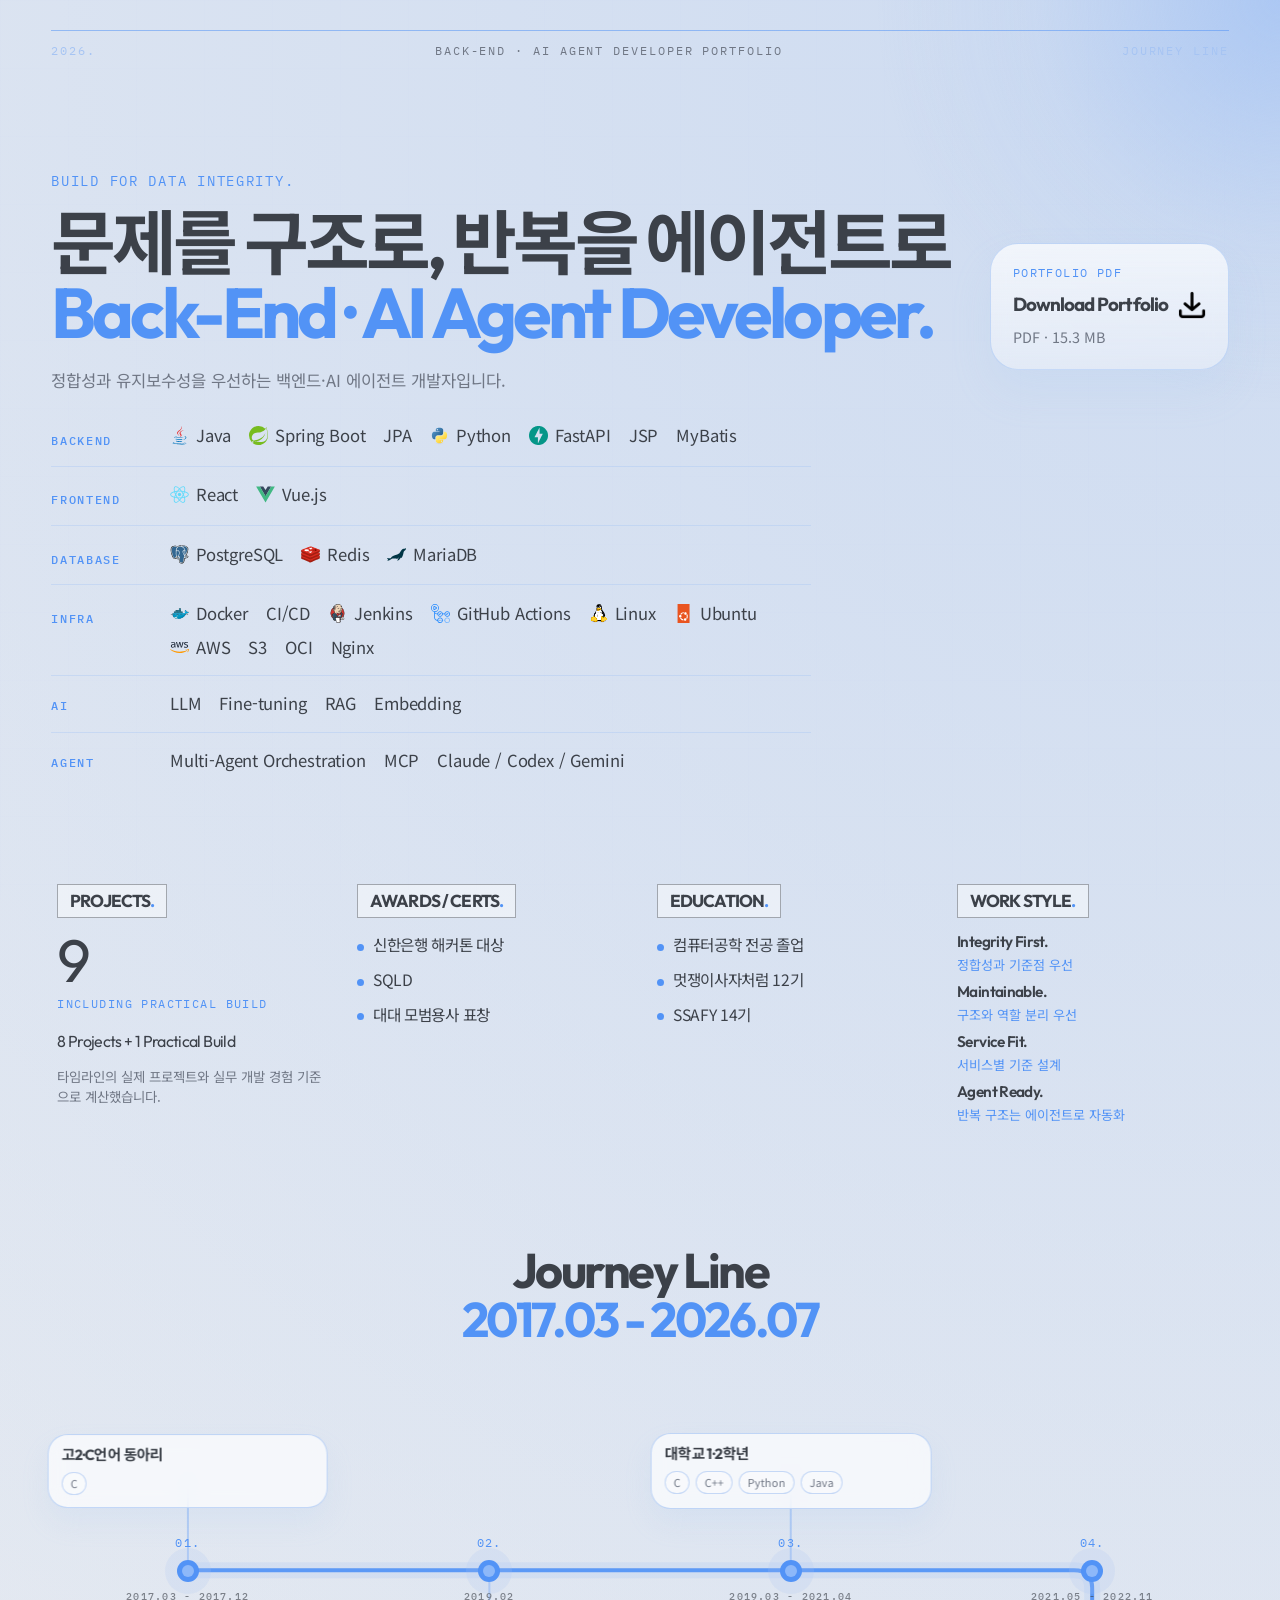
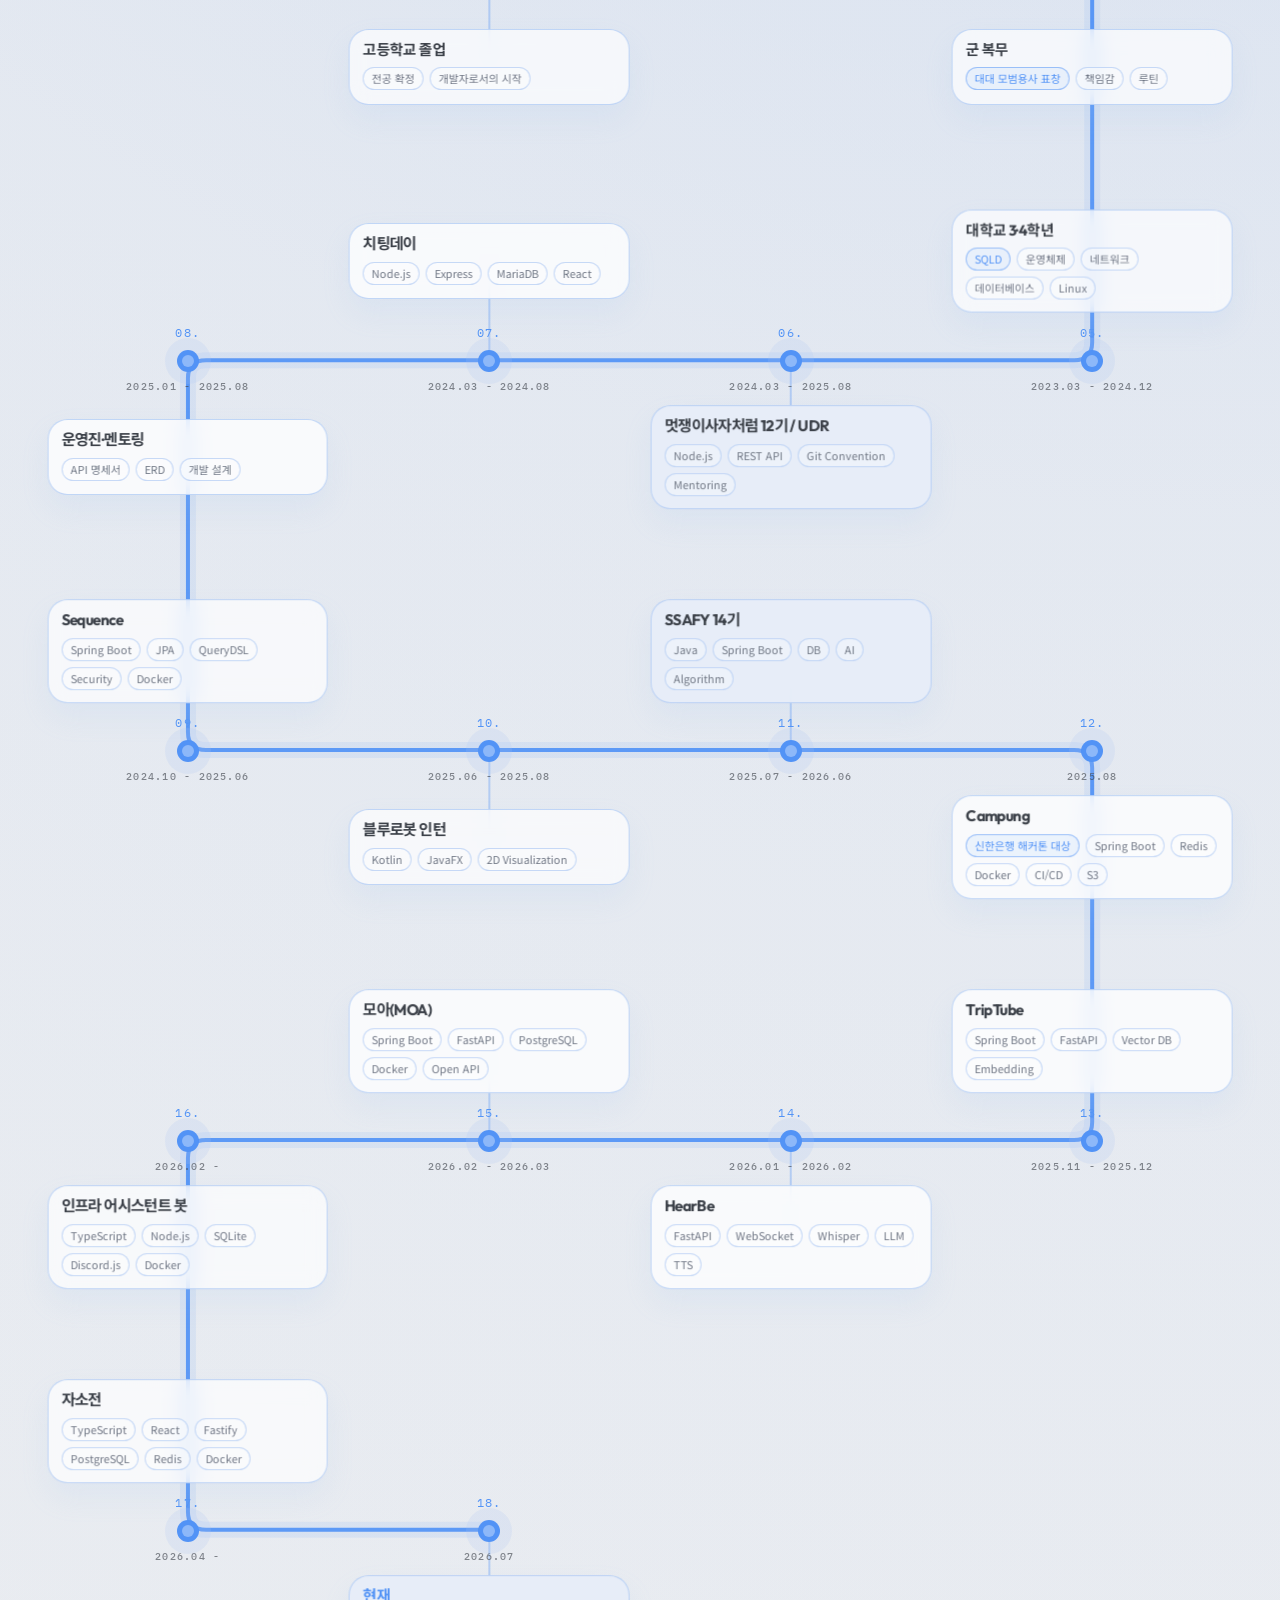
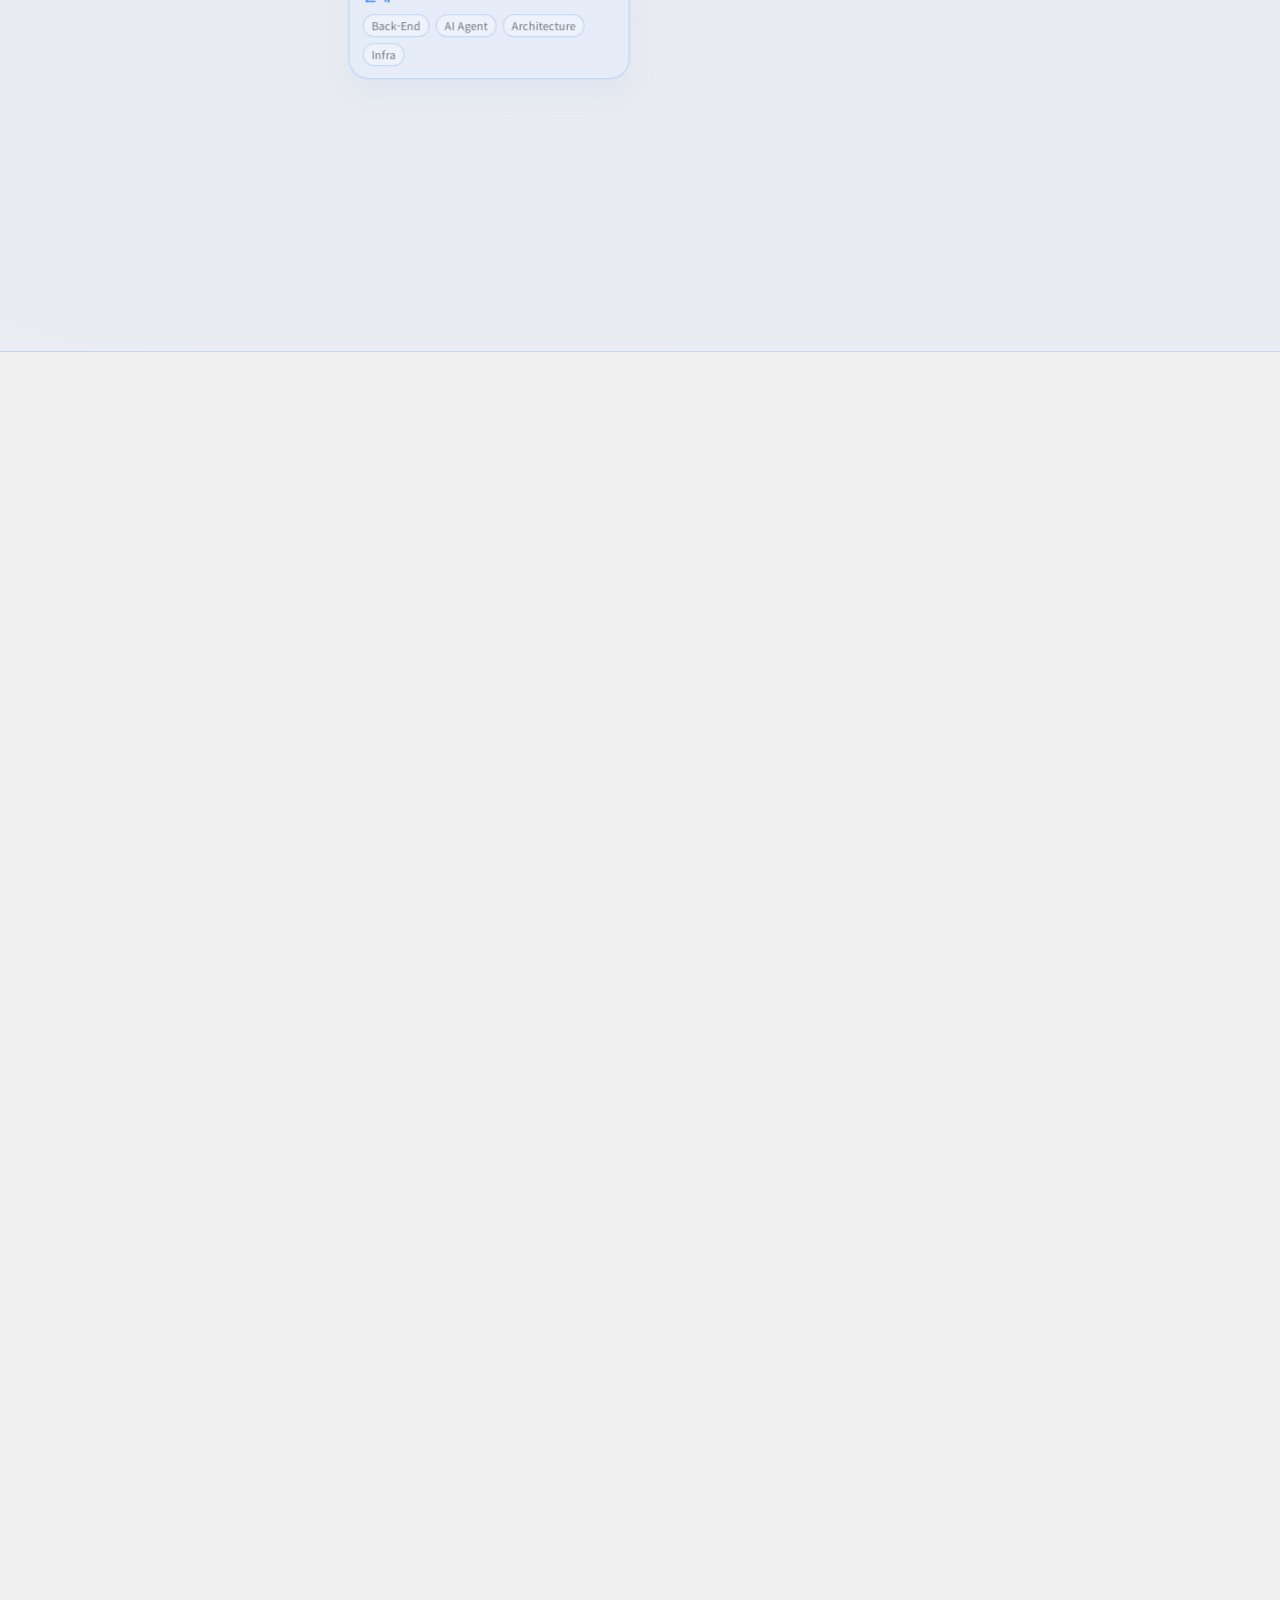
==== commit 4427ff3a: "feat: 메인 페이지에 마스터 포트폴리오 임베드로 전환 루트(jaeboong.shop/PF/)의 스크롤 임베드 대상을 뉴파워프라즈마 변형본에서 마스터 덱(deck/)으로 바꾸고," ====
--- a/index.html
+++ b/index.html
@@ -103,13 +103,13 @@
       </div>
 
       <aside class="hero__aside" aria-label="포트폴리오 다운로드">
-        <a class="hero__download" href="data/김재환_AI_Portfolio_뉴파워프라즈마.pdf" download="김재환_AI_Portfolio_뉴파워프라즈마.pdf">
+        <a class="hero__download" href="data/김재환_AI_Portfolio.pdf" download="김재환_AI_Portfolio.pdf">
           <span class="hero__download-eyebrow">Portfolio PDF</span>
           <span class="hero__download-heading">
             <strong class="hero__download-title">Download Portfolio</strong>
             <img class="hero__download-icon-image" src="img/down_icon.png" alt="" aria-hidden="true">
           </span>
-          <span class="hero__download-copy">PDF · 14.2 MB</span>
+          <span class="hero__download-copy">PDF · 15.3 MB</span>
         </a>
       </aside>
 
@@ -128,7 +128,7 @@
     </section>
 
     <section class="slide-portfolio" id="portfolio-slides" aria-label="포트폴리오 슬라이드">
-      <iframe class="slide-portfolio__html" src="variants/newpowerplasma/?scroll=1" title="김재환 뉴파워프라즈마 지원 포트폴리오" loading="lazy"></iframe>
+      <iframe class="slide-portfolio__html" src="deck/?scroll=1" title="김재환 마스터 포트폴리오" loading="lazy"></iframe>
     </section>
   </main>
   <script>
